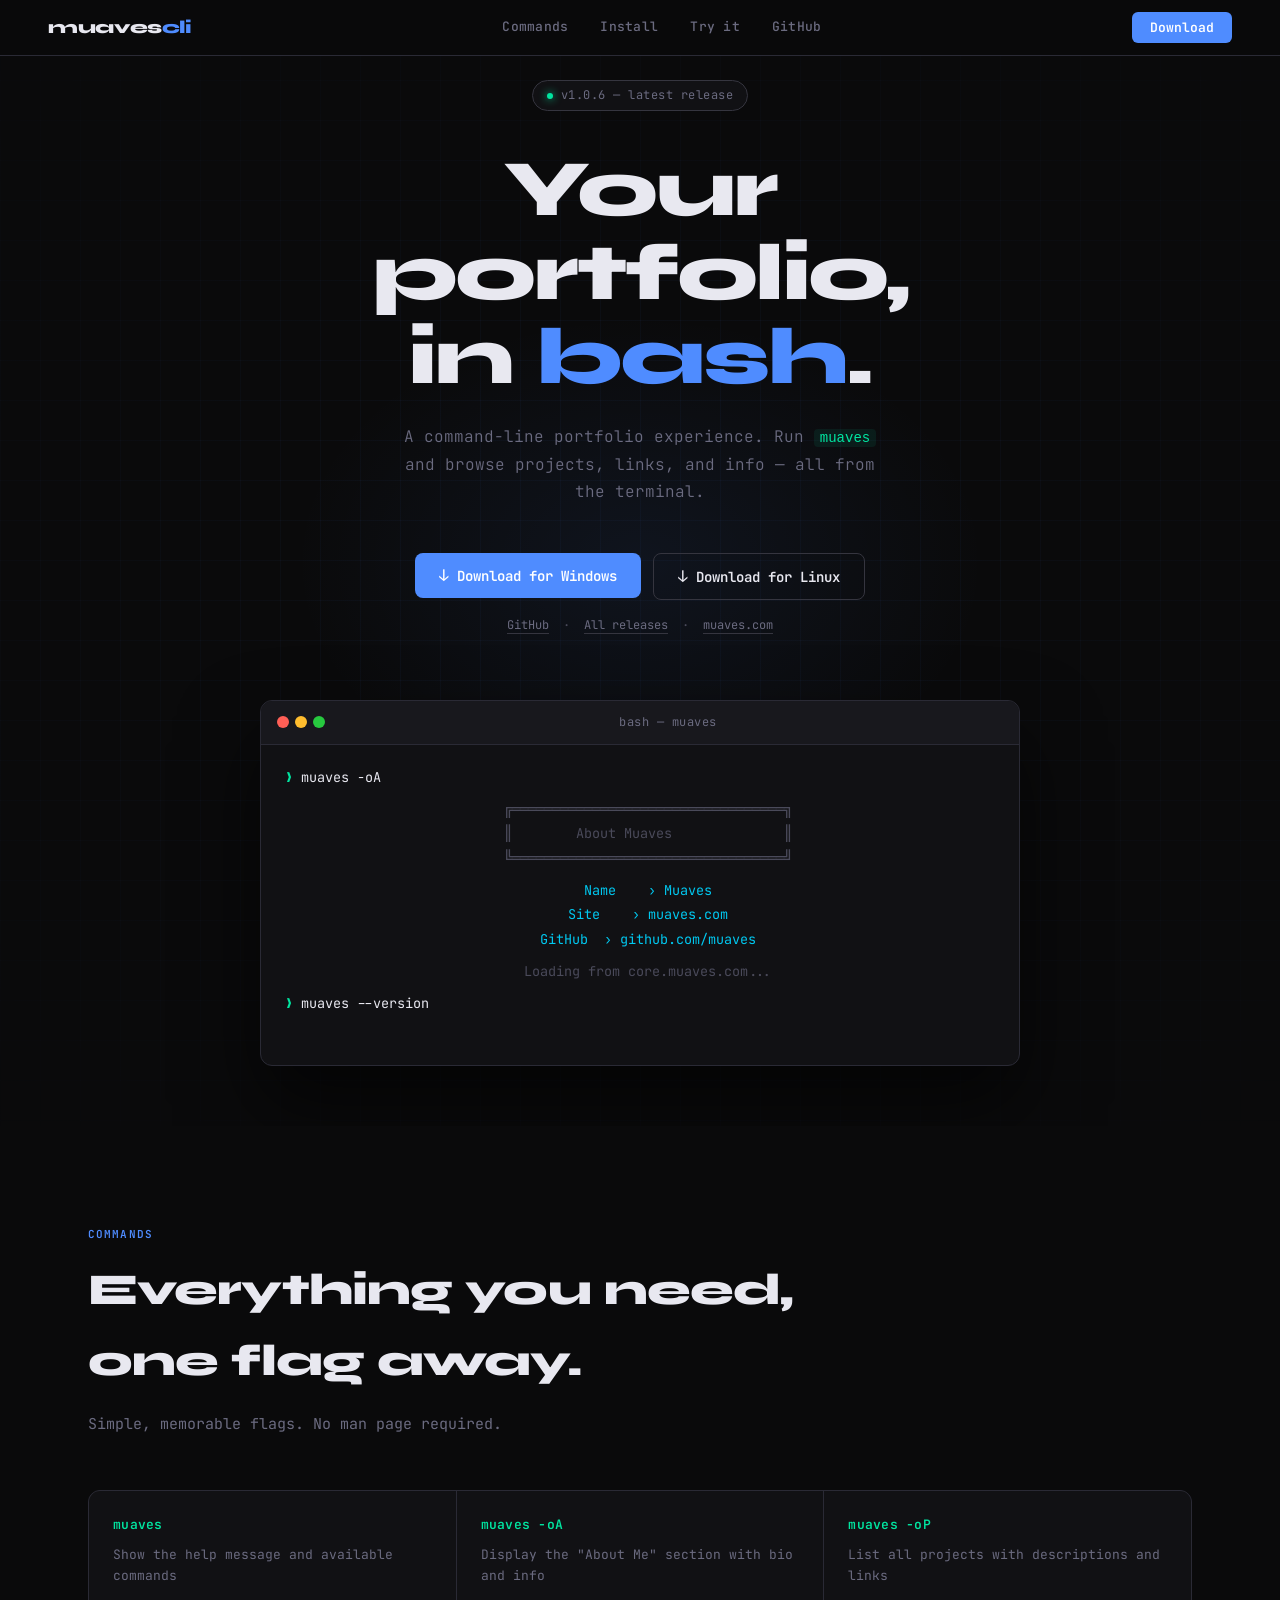
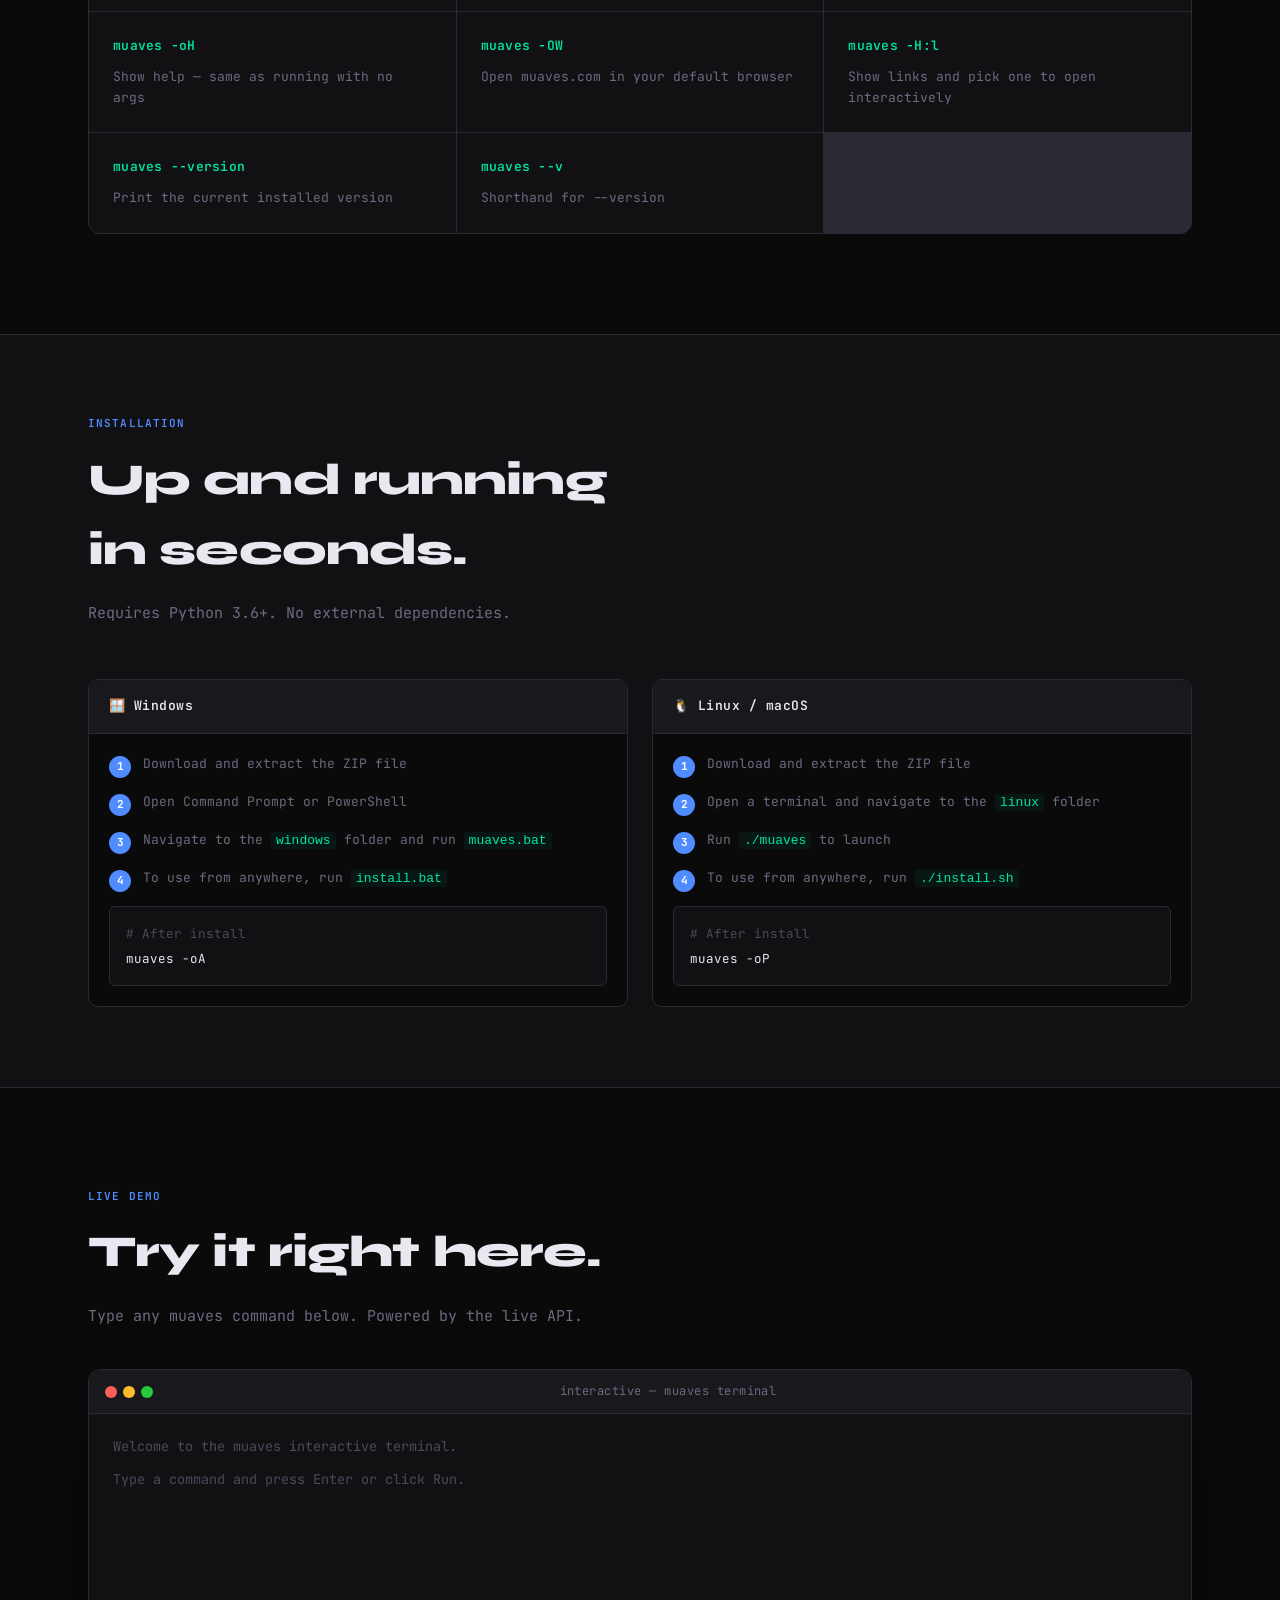
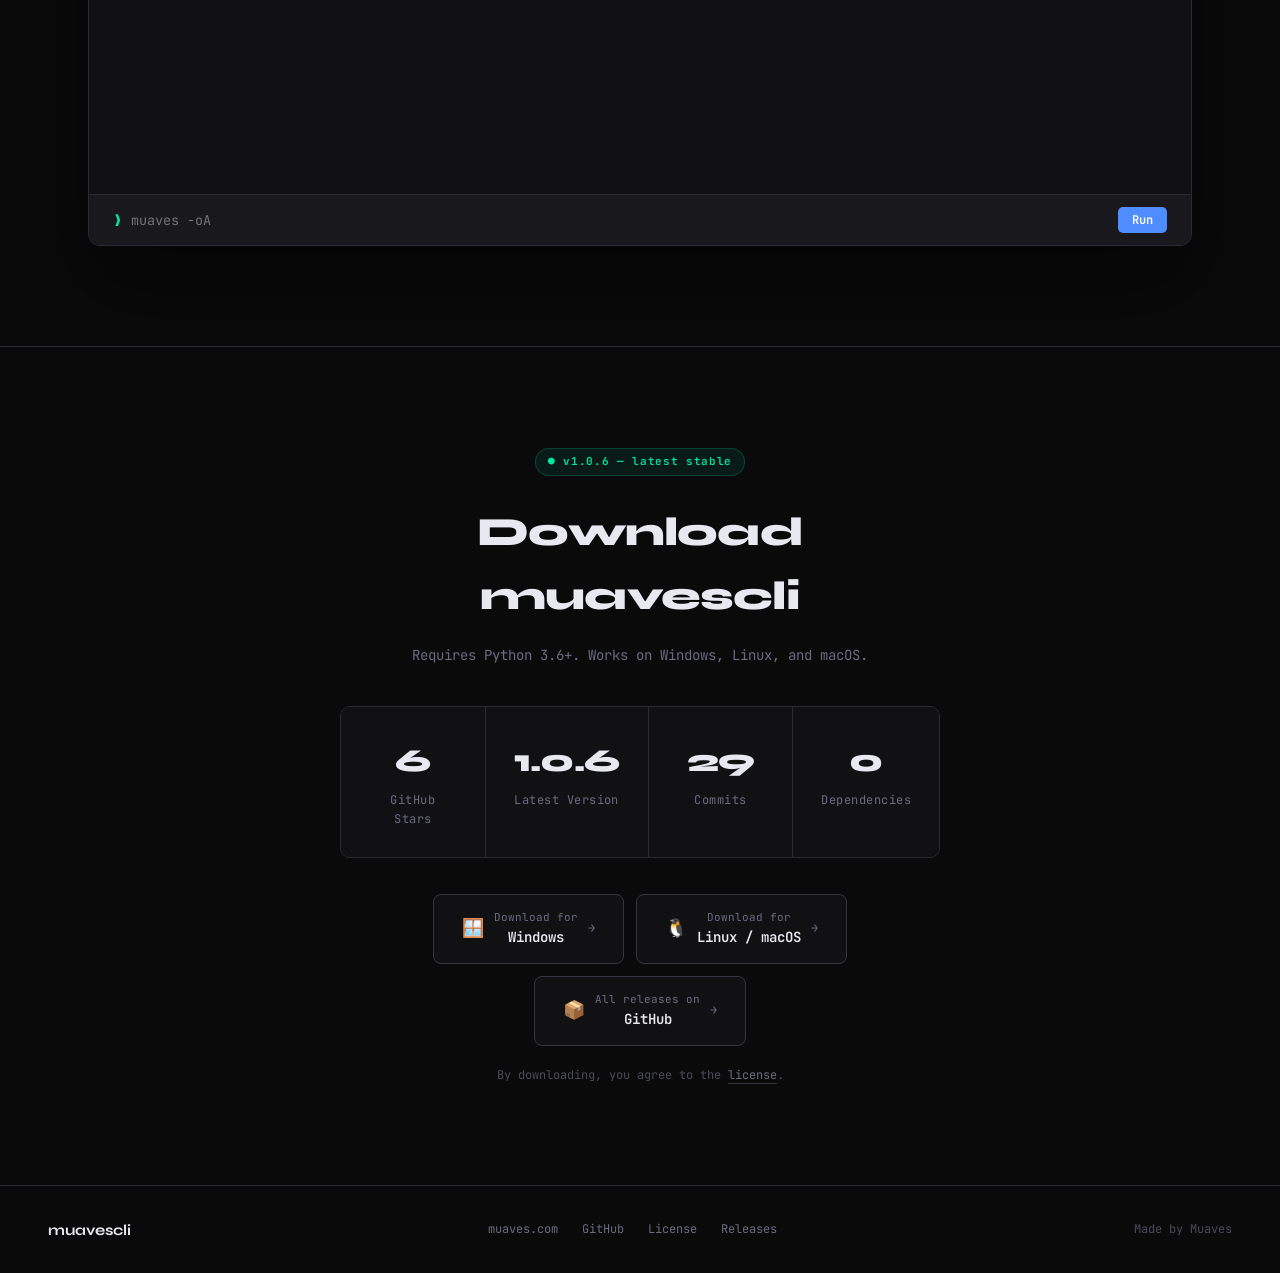
==== index.html @ 2ec6cb5f "Update index.html" ====
<!DOCTYPE html>
<html lang="en">
<head>
<meta charset="UTF-8">
<meta name="viewport" content="width=device-width, initial-scale=1.0">
<title>muaves — portfolio in bash</title>
<link rel="preconnect" href="https://fonts.googleapis.com">
<link rel="preconnect" href="https://fonts.gstatic.com" crossorigin>
<link href="https://fonts.googleapis.com/css2?family=JetBrains+Mono:wght@300;400;500;600;700&family=Syne:wght@400;500;600;700;800&display=swap" rel="stylesheet">
<style>
*,*::before,*::after{box-sizing:border-box;margin:0;padding:0}
:root{
  --bg:#0a0a0b;
  --bg2:#111114;
  --bg3:#18181d;
  --surface:#1e1e24;
  --border:#2a2a35;
  --border2:#35353f;
  --accent:#4f8cff;
  --accent2:#7c5cfc;
  --accent3:#00e5a0;
  --text:#e8e8f0;
  --muted:#6b6b80;
  --muted2:#4a4a5a;
  --green:#00e5a0;
  --yellow:#f0c040;
  --red:#ff5566;
  --cyan:#00c8f0;
}
html{scroll-behavior:smooth}
body{
  background:var(--bg);
  color:var(--text);
  font-family:'JetBrains Mono',monospace;
  overflow-x:hidden;
  line-height:1.6;
}
::selection{background:rgba(79,140,255,.3);color:var(--text)}
a{color:inherit;text-decoration:none}

nav{
  position:fixed;top:0;left:0;right:0;z-index:100;
  display:flex;align-items:center;justify-content:space-between;
  padding:0 48px;height:56px;
  background:rgba(10,10,11,.85);
  backdrop-filter:blur(20px);
  border-bottom:1px solid var(--border);
}
.nav-brand{
  font-family:'Syne',sans-serif;
  font-weight:800;font-size:18px;
  letter-spacing:-0.02em;
  color:var(--text);
}
.nav-brand span{color:var(--accent)}
.nav-links{display:flex;gap:32px;align-items:center}
.nav-links a{
  font-size:13px;font-weight:500;color:var(--muted);
  transition:color .2s;letter-spacing:.02em;
}
.nav-links a:hover{color:var(--text)}
.nav-dl{
  background:var(--accent);
  color:#fff;
  padding:7px 18px;
  border-radius:6px;
  font-size:13px;font-weight:600;
  transition:background .2s,transform .15s;
  cursor:pointer;border:none;
  font-family:'JetBrains Mono',monospace;
}
.nav-dl:hover{background:#3a76e8;transform:translateY(-1px)}

.hero{
  min-height:100vh;
  display:flex;flex-direction:column;
  align-items:center;justify-content:center;
  padding:80px 24px 60px;
  position:relative;
  overflow:hidden;
}
.hero-grid{
  position:absolute;inset:0;
  background-image:
    linear-gradient(rgba(79,140,255,.04) 1px,transparent 1px),
    linear-gradient(90deg,rgba(79,140,255,.04) 1px,transparent 1px);
  background-size:40px 40px;
  mask-image:radial-gradient(ellipse 80% 70% at 50% 50%,black 30%,transparent 100%);
}
.hero-glow{
  position:absolute;
  width:700px;height:500px;
  background:radial-gradient(ellipse,rgba(79,140,255,.08) 0%,transparent 70%);
  top:50%;left:50%;transform:translate(-50%,-50%);
  pointer-events:none;
}
.hero-content{position:relative;text-align:center;max-width:760px}
.hero-tag{
  display:inline-flex;align-items:center;gap:8px;
  border:1px solid var(--border2);
  background:var(--bg2);
  padding:5px 14px;border-radius:100px;
  font-size:12px;color:var(--muted);
  margin-bottom:36px;letter-spacing:.04em;
}
.hero-tag .dot{width:6px;height:6px;border-radius:50%;background:var(--green);box-shadow:0 0 8px var(--green)}
h1{
  font-family:'Syne',sans-serif;
  font-size:clamp(42px,7vw,80px);
  font-weight:800;line-height:1.05;
  letter-spacing:-0.03em;
  margin-bottom:24px;
}
h1 em{font-style:normal;color:var(--accent)}
.hero-sub{
  font-size:16px;color:var(--muted);
  max-width:480px;margin:0 auto 48px;
  line-height:1.7;font-weight:300;
}
.hero-sub code{
  color:var(--accent3);background:rgba(0,229,160,.08);
  padding:1px 6px;border-radius:4px;font-size:14px;
}
.btn-row{display:flex;gap:12px;justify-content:center;flex-wrap:wrap;margin-bottom:16px}
.btn-primary{
  display:flex;align-items:center;gap:8px;
  background:var(--accent);color:#fff;
  padding:12px 24px;border-radius:8px;
  font-size:14px;font-weight:600;
  transition:all .2s;cursor:pointer;border:none;
  font-family:'JetBrains Mono',monospace;
}
.btn-primary:hover{background:#3a76e8;transform:translateY(-2px);box-shadow:0 8px 24px rgba(79,140,255,.3)}
.btn-secondary{
  display:flex;align-items:center;gap:8px;
  background:transparent;color:var(--text);
  padding:12px 24px;border-radius:8px;
  font-size:14px;font-weight:600;
  border:1px solid var(--border2);
  transition:all .2s;cursor:pointer;
  font-family:'JetBrains Mono',monospace;
}
.btn-secondary:hover{border-color:var(--accent);color:var(--accent);transform:translateY(-2px)}
.btn-icon{font-size:16px}
.hero-note{font-size:12px;color:var(--muted2);margin-top:4px}
.hero-note a{color:var(--muted);border-bottom:1px solid var(--border2);transition:color .2s}
.hero-note a:hover{color:var(--accent)}

.terminal-wrap{
  position:relative;margin-top:64px;
  width:100%;max-width:860px;
}
.terminal-window{
  background:var(--bg2);
  border:1px solid var(--border);
  border-radius:12px;
  overflow:hidden;
  box-shadow:0 40px 80px rgba(0,0,0,.6);
}
.terminal-bar{
  background:var(--bg3);
  padding:12px 16px;
  display:flex;align-items:center;gap:8px;
  border-bottom:1px solid var(--border);
}
.tbar-dots{display:flex;gap:6px}
.tbar-dot{
  width:12px;height:12px;border-radius:50%;
  cursor:pointer;transition:opacity .2s;
}
.tbar-dot:hover{opacity:.7}
.tbar-dot.red{background:#ff5f56}
.tbar-dot.yellow{background:#ffbd2e}
.tbar-dot.green{background:#27c93f}
.tbar-title{
  flex:1;text-align:center;
  font-size:12px;color:var(--muted);letter-spacing:.04em;
}
.terminal-body{
  padding:20px 24px;
  min-height:320px;
  font-size:13.5px;line-height:1.8;
  font-family:'JetBrains Mono',monospace;
  position:relative;
}
.t-line{display:flex;gap:8px;flex-wrap:wrap}
.t-prompt{color:var(--accent3);user-select:none}
.t-path{color:var(--accent);user-select:none}
.t-cmd{color:var(--text)}
.t-output{color:var(--muted);padding-left:0;white-space:pre-wrap}
.t-green{color:var(--green)}
.t-yellow{color:var(--yellow)}
.t-cyan{color:var(--cyan)}
.t-accent{color:var(--accent)}
.t-muted{color:var(--muted2)}
.t-blank{height:8px}
.cursor{
  display:inline-block;width:8px;height:16px;
  background:var(--text);
  animation:blink 1.1s step-end infinite;
  vertical-align:middle;margin-left:2px;
}
@keyframes blink{50%{opacity:0}}

.interactive-terminal{
  background:var(--bg2);
  border:1px solid var(--border);
  border-radius:12px;
  overflow:hidden;
  box-shadow:0 40px 80px rgba(0,0,0,.5);
}
.interactive-terminal .terminal-body{min-height:380px;max-height:440px;overflow-y:auto}
.t-input-row{
  display:flex;align-items:center;gap:8px;
  padding:12px 24px;
  border-top:1px solid var(--border);
  background:var(--bg3);
}
.t-input{
  flex:1;background:transparent;border:none;outline:none;
  color:var(--text);font-family:'JetBrains Mono',monospace;
  font-size:13.5px;caret-color:var(--accent3);
}
.t-submit{
  background:var(--accent);color:#fff;border:none;
  padding:5px 14px;border-radius:5px;
  font-family:'JetBrains Mono',monospace;
  font-size:12px;font-weight:600;cursor:pointer;
  transition:background .2s;
}
.t-submit:hover{background:#3a76e8}

section{padding:100px 48px;max-width:1200px;margin:0 auto}
.section-label{
  font-size:11px;letter-spacing:.1em;color:var(--accent);
  text-transform:uppercase;margin-bottom:12px;font-weight:600;
}
.section-title{
  font-family:'Syne',sans-serif;
  font-size:clamp(28px,4vw,44px);
  font-weight:800;letter-spacing:-0.02em;
  margin-bottom:16px;
}
.section-sub{font-size:15px;color:var(--muted);max-width:500px;line-height:1.7}

.commands-grid{
  display:grid;grid-template-columns:repeat(auto-fill,minmax(280px,1fr));
  gap:1px;background:var(--border);
  border:1px solid var(--border);border-radius:12px;overflow:hidden;
  margin-top:52px;
}
.cmd-card{
  background:var(--bg2);
  padding:24px;
  transition:background .2s;
}
.cmd-card:hover{background:var(--bg3)}
.cmd-code{
  font-size:13px;font-weight:600;color:var(--accent3);
  margin-bottom:10px;letter-spacing:.02em;
}
.cmd-desc{font-size:13px;color:var(--muted);line-height:1.6}

.install-section{background:var(--bg2);border-top:1px solid var(--border);border-bottom:1px solid var(--border)}
.install-section section{padding:80px 48px}
.install-grid{
  display:grid;grid-template-columns:1fr 1fr;gap:24px;
  margin-top:52px;
}
.install-card{
  background:var(--bg);
  border:1px solid var(--border);
  border-radius:10px;overflow:hidden;
}
.install-card-header{
  padding:16px 20px;
  background:var(--bg3);
  border-bottom:1px solid var(--border);
  font-size:13px;font-weight:600;letter-spacing:.04em;
  display:flex;align-items:center;gap:8px;
}
.install-card-body{padding:20px}
.code-block{
  background:var(--bg2);
  border:1px solid var(--border);
  border-radius:6px;padding:14px 16px;
  font-size:12.5px;color:var(--muted);
  line-height:2;
  white-space:pre;overflow-x:auto;
}
.code-block .cmd{color:var(--text)}
.code-block .comment{color:var(--muted2)}
.code-block .path{color:var(--accent)}
.install-step{
  display:flex;gap:12px;margin-bottom:14px;align-items:flex-start;
}
.step-num{
  width:22px;height:22px;min-width:22px;
  border-radius:50%;background:var(--accent);
  color:#fff;font-size:11px;font-weight:700;
  display:flex;align-items:center;justify-content:center;
  margin-top:2px;
}
.step-text{font-size:13px;color:var(--muted);line-height:1.6}
.step-text code{color:var(--accent3);background:rgba(0,229,160,.06);padding:1px 5px;border-radius:3px}

.dl-section{
  text-align:center;
  padding:100px 48px;
  background:var(--bg);
  border-top:1px solid var(--border);
}
.dl-inner{max-width:600px;margin:0 auto}
.version-badge{
  display:inline-flex;align-items:center;gap:6px;
  background:rgba(0,229,160,.08);border:1px solid rgba(0,229,160,.2);
  color:var(--green);padding:4px 12px;border-radius:100px;
  font-size:11px;font-weight:600;letter-spacing:.06em;margin-bottom:24px;
}
.dl-btns{display:flex;gap:12px;justify-content:center;flex-wrap:wrap;margin-top:36px}
.dl-btn{
  display:flex;align-items:center;gap:10px;
  border:1px solid var(--border2);
  background:var(--bg2);
  padding:14px 28px;border-radius:8px;
  font-size:14px;font-weight:600;
  transition:all .2s;cursor:pointer;
  font-family:'JetBrains Mono',monospace;
  color:var(--text);
}
.dl-btn:hover{border-color:var(--accent);background:rgba(79,140,255,.08);transform:translateY(-2px)}
.dl-btn .os-icon{font-size:18px}
.dl-btn .arrow{color:var(--muted);font-size:12px;transition:transform .2s}
.dl-btn:hover .arrow{transform:translateX(3px)}

.stats-row{
  display:flex;gap:0;justify-content:center;
  border:1px solid var(--border);border-radius:10px;overflow:hidden;
  margin-top:52px;
}
.stat{
  flex:1;padding:28px;text-align:center;
  border-right:1px solid var(--border);
  background:var(--bg2);
}
.stat:last-child{border-right:none}
.stat-num{
  font-family:'Syne',sans-serif;
  font-size:32px;font-weight:800;
  color:var(--text);letter-spacing:-0.02em;
}
.stat-label{font-size:12px;color:var(--muted);margin-top:4px;letter-spacing:.04em}

footer{
  border-top:1px solid var(--border);
  padding:32px 48px;
  display:flex;align-items:center;justify-content:space-between;
  font-size:12px;color:var(--muted);
}
.footer-brand{font-family:'Syne',sans-serif;font-weight:700;font-size:15px;color:var(--text)}
.footer-links{display:flex;gap:24px}
.footer-links a{color:var(--muted);transition:color .2s}
.footer-links a:hover{color:var(--text)}

.scroll-fade{opacity:0;transform:translateY(20px);transition:opacity .6s,transform .6s}
.scroll-fade.visible{opacity:1;transform:none}

@media(max-width:768px){
  nav{padding:0 20px}
  .nav-links{display:none}
  section{padding:60px 20px}
  .install-grid{grid-template-columns:1fr}
  .stats-row{flex-direction:column}
  .stat{border-right:none;border-bottom:1px solid var(--border)}
  .stat:last-child{border-bottom:none}
  footer{flex-direction:column;gap:16px;padding:24px 20px;text-align:center}
  .footer-links{justify-content:center}
  .dl-section{padding:60px 20px}
}
</style>
</head>
<body>

<nav>
  <div class="nav-brand">muaves<span>cli</span></div>
  <div class="nav-links">
    <a href="#commands">Commands</a>
    <a href="#install">Install</a>
    <a href="#try">Try it</a>
    <a href="https://github.com/Muaves/muavescli" target="_blank">GitHub</a>
  </div>
  <a href="https://github.com/Muaves/muavescli/releases/tag/v1.0.6" target="_blank">
    <button class="nav-dl">Download</button>
  </a>
</nav>

<div class="hero">
  <div class="hero-grid"></div>
  <div class="hero-glow"></div>
  <div class="hero-content">
    <div class="hero-tag">
      <span class="dot"></span>
      v1.0.6 — latest release
    </div>
    <h1>Your portfolio,<br>in <em>bash</em>.</h1>
    <p class="hero-sub">
      A command-line portfolio experience. Run <code>muaves</code> and browse projects, links, and info — all from the terminal.
    </p>
    <div class="btn-row">
      <a href="https://github.com/Muaves/muavescli/releases/download/v1.0.6/muaves-portfolio-v1.0.6.zip" download>
        <button class="btn-primary">
          <span class="btn-icon">↓</span> Download for Windows
        </button>
      </a>
      <a href="https://github.com/Muaves/muavescli/releases/download/v1.0.6/muaves-portfolio-v1.0.6.zip" download>
        <button class="btn-secondary">
          <span class="btn-icon">↓</span> Download for Linux
        </button>
      </a>
    </div>
    <p class="hero-note">
      <a href="https://github.com/Muaves/muavescli" target="_blank">GitHub</a> &nbsp;·&nbsp;
      <a href="https://github.com/Muaves/muavescli/releases" target="_blank">All releases</a> &nbsp;·&nbsp;
      <a href="https://muaves.com" target="_blank">muaves.com</a>
    </p>

    <div class="terminal-wrap">
      <div class="terminal-window">
        <div class="terminal-bar">
          <div class="tbar-dots">
            <div class="tbar-dot red"></div>
            <div class="tbar-dot yellow"></div>
            <div class="tbar-dot green"></div>
          </div>
          <div class="tbar-title">bash — muaves</div>
        </div>
        <div class="terminal-body" id="hero-terminal"></div>
      </div>
    </div>
  </div>
</div>

<div id="commands">
  <section class="scroll-fade">
    <div class="section-label">commands</div>
    <div class="section-title">Everything you need,<br>one flag away.</div>
    <p class="section-sub">Simple, memorable flags. No man page required.</p>
    <div class="commands-grid">
      <div class="cmd-card">
        <div class="cmd-code">muaves</div>
        <div class="cmd-desc">Show the help message and available commands</div>
      </div>
      <div class="cmd-card">
        <div class="cmd-code">muaves -oA</div>
        <div class="cmd-desc">Display the "About Me" section with bio and info</div>
      </div>
      <div class="cmd-card">
        <div class="cmd-code">muaves -oP</div>
        <div class="cmd-desc">List all projects with descriptions and links</div>
      </div>
      <div class="cmd-card">
        <div class="cmd-code">muaves -oH</div>
        <div class="cmd-desc">Show help — same as running with no args</div>
      </div>
      <div class="cmd-card">
        <div class="cmd-code">muaves -OW</div>
        <div class="cmd-desc">Open muaves.com in your default browser</div>
      </div>
      <div class="cmd-card">
        <div class="cmd-code">muaves -H:l</div>
        <div class="cmd-desc">Show links and pick one to open interactively</div>
      </div>
      <div class="cmd-card">
        <div class="cmd-code">muaves --version</div>
        <div class="cmd-desc">Print the current installed version</div>
      </div>
      <div class="cmd-card">
        <div class="cmd-code">muaves --v</div>
        <div class="cmd-desc">Shorthand for --version</div>
      </div>
    </div>
  </section>
</div>

<div class="install-section" id="install">
  <section class="scroll-fade">
    <div class="section-label">installation</div>
    <div class="section-title">Up and running<br>in seconds.</div>
    <p class="section-sub">Requires Python 3.6+. No external dependencies.</p>
    <div class="install-grid">
      <div class="install-card">
        <div class="install-card-header">
          <span>🪟</span> Windows
        </div>
        <div class="install-card-body">
          <div class="install-step">
            <div class="step-num">1</div>
            <div class="step-text">Download and extract the ZIP file</div>
          </div>
          <div class="install-step">
            <div class="step-num">2</div>
            <div class="step-text">Open Command Prompt or PowerShell</div>
          </div>
          <div class="install-step">
            <div class="step-num">3</div>
            <div class="step-text">Navigate to the <code>windows</code> folder and run <code>muaves.bat</code></div>
          </div>
          <div class="install-step">
            <div class="step-num">4</div>
            <div class="step-text">To use from anywhere, run <code>install.bat</code></div>
          </div>
          <div class="code-block"><span class="comment"># After install</span>
<span class="cmd">muaves -oA</span></div>
        </div>
      </div>
      <div class="install-card">
        <div class="install-card-header">
          <span>🐧</span> Linux / macOS
        </div>
        <div class="install-card-body">
          <div class="install-step">
            <div class="step-num">1</div>
            <div class="step-text">Download and extract the ZIP file</div>
          </div>
          <div class="install-step">
            <div class="step-num">2</div>
            <div class="step-text">Open a terminal and navigate to the <code>linux</code> folder</div>
          </div>
          <div class="install-step">
            <div class="step-num">3</div>
            <div class="step-text">Run <code>./muaves</code> to launch</div>
          </div>
          <div class="install-step">
            <div class="step-num">4</div>
            <div class="step-text">To use from anywhere, run <code>./install.sh</code></div>
          </div>
          <div class="code-block"><span class="comment"># After install</span>
<span class="cmd">muaves -oP</span></div>
        </div>
      </div>
    </div>
  </section>
</div>

<div id="try">
  <section class="scroll-fade">
    <div class="section-label">live demo</div>
    <div class="section-title">Try it right here.</div>
    <p class="section-sub">Type any muaves command below. Powered by the live API.</p>
    <div style="margin-top:40px">
      <div class="interactive-terminal">
        <div class="terminal-bar">
          <div class="tbar-dots">
            <div class="tbar-dot red"></div>
            <div class="tbar-dot yellow"></div>
            <div class="tbar-dot green"></div>
          </div>
          <div class="tbar-title">interactive — muaves terminal</div>
        </div>
        <div class="terminal-body" id="live-output">
          <div class="t-output t-muted" style="margin-bottom:8px">Welcome to the muaves interactive terminal.</div>
          <div class="t-output t-muted">Type a command and press Enter or click Run.</div>
          <div class="t-blank"></div>
        </div>
        <div class="t-input-row">
          <span class="t-prompt t-green">❯</span>
          <input class="t-input" id="t-input" type="text" placeholder="muaves -oA" autocomplete="off" spellcheck="false">
          <button class="t-submit" onclick="runCmd()">Run</button>
        </div>
      </div>
    </div>
  </section>
</div>

<div class="dl-section scroll-fade" id="download">
  <div class="dl-inner">
    <div class="version-badge">● v1.0.6 — latest stable</div>
    <div class="section-title" style="font-family:'Syne',sans-serif;font-size:clamp(24px,4vw,40px);font-weight:800;letter-spacing:-0.02em">Download muavescli</div>
    <p style="color:var(--muted);font-size:14px;margin-top:12px">Requires Python 3.6+. Works on Windows, Linux, and macOS.</p>

    <div class="stats-row" style="margin-top:40px">
      <div class="stat">
        <div class="stat-num" id="stat-stars">6</div>
        <div class="stat-label">GitHub Stars</div>
      </div>
      <div class="stat">
        <div class="stat-num">1.0.6</div>
        <div class="stat-label">Latest Version</div>
      </div>
      <div class="stat">
        <div class="stat-num">29</div>
        <div class="stat-label">Commits</div>
      </div>
      <div class="stat">
        <div class="stat-num">0</div>
        <div class="stat-label">Dependencies</div>
      </div>
    </div>

    <div class="dl-btns">
      <a href="https://github.com/Muaves/muavescli/releases/download/v1.0.6/muaves-portfolio-v1.0.6.zip" download>
        <div class="dl-btn">
          <span class="os-icon">🪟</span>
          <div>
            <div style="font-size:11px;color:var(--muted);font-weight:400">Download for</div>
            <div>Windows</div>
          </div>
          <span class="arrow">→</span>
        </div>
      </a>
      <a href="https://github.com/Muaves/muavescli/releases/download/v1.0.6/muaves-portfolio-v1.0.6.zip" download>
        <div class="dl-btn">
          <span class="os-icon">🐧</span>
          <div>
            <div style="font-size:11px;color:var(--muted);font-weight:400">Download for</div>
            <div>Linux / macOS</div>
          </div>
          <span class="arrow">→</span>
        </div>
      </a>
      <a href="https://github.com/Muaves/muavescli/releases" target="_blank">
        <div class="dl-btn">
          <span class="os-icon">📦</span>
          <div>
            <div style="font-size:11px;color:var(--muted);font-weight:400">All releases on</div>
            <div>GitHub</div>
          </div>
          <span class="arrow">→</span>
        </div>
      </a>
    </div>
    <p style="font-size:12px;color:var(--muted2);margin-top:20px">
      By downloading, you agree to the <a href="https://github.com/Muaves/muavescli/blob/main/LICENSE" target="_blank" style="color:var(--muted);border-bottom:1px solid var(--border2)">license</a>.
    </p>
  </div>
</div>

<footer>
  <div class="footer-brand">muavescli</div>
  <div class="footer-links">
    <a href="https://muaves.com" target="_blank">muaves.com</a>
    <a href="https://github.com/Muaves" target="_blank">GitHub</a>
    <a href="https://github.com/Muaves/muavescli/blob/main/LICENSE" target="_blank">License</a>
    <a href="https://github.com/Muaves/muavescli/releases" target="_blank">Releases</a>
  </div>
  <div style="color:var(--muted2)">Made by Muaves</div>
</footer>

<script>
const heroLines = [
  {type:'prompt',text:'muaves -oA'},
  {type:'blank'},
  {type:'output',text:'  ╔══════════════════════════════════╗',cls:'t-muted'},
  {type:'output',text:'  ║        About Muaves              ║',cls:'t-muted'},
  {type:'output',text:'  ╚══════════════════════════════════╝',cls:'t-muted'},
  {type:'blank'},
  {type:'output',text:'  Name    › Muaves',cls:'t-cyan'},
  {type:'output',text:'  Site    › muaves.com',cls:'t-cyan'},
  {type:'output',text:'  GitHub  › github.com/muaves',cls:'t-cyan'},
  {type:'blank'},
  {type:'output',text:'  Loading from core.muaves.com...',cls:'t-muted'},
  {type:'blank'},
  {type:'prompt',text:'muaves --version'},
  {type:'blank'},
  {type:'output',text:'  muavescli v1.0.6',cls:'t-green'},
  {type:'blank'},
  {type:'cursor'},
];

async function typeHeroTerminal(){
  const el=document.getElementById('hero-terminal');
  for(const l of heroLines){
    await new Promise(r=>setTimeout(r,l.type==='prompt'?120:l.type==='blank'?60:40));
    if(l.type==='blank'){const d=document.createElement('div');d.className='t-blank';el.appendChild(d)}
    else if(l.type==='cursor'){const d=document.createElement('div');d.innerHTML='<span class="t-line"><span class="t-prompt t-green">❯</span> <span class="cursor"></span></span>';el.appendChild(d)}
    else if(l.type==='prompt'){
      const d=document.createElement('div');
      d.className='t-line';
      d.innerHTML=`<span class="t-prompt t-green">❯</span> `;
      el.appendChild(d);
      const span=document.createElement('span');
      span.className='t-cmd';
      d.appendChild(span);
      for(const ch of l.text){
        await new Promise(r=>setTimeout(r,38));
        span.textContent+=ch;
      }
    } else {
      const d=document.createElement('div');
      d.className='t-output '+(l.cls||'');
      d.textContent=l.text;
      el.appendChild(d);
    }
  }
}
typeHeroTerminal();

const API='https://core.muaves.com/api';
const cmdMap={
  'muaves':'help',
  'muaves -oh':'help',
  'muaves -oa':'about',
  'muaves -op':'projects',
  'muaves -ow':'',
  'muaves -h:l':'links',
  'muaves --version':'stats',
  'muaves --v':'stats',
};

function addLine(container,html,cls=''){
  const d=document.createElement('div');
  d.className='t-output '+(cls);
  d.innerHTML=html;
  container.appendChild(d);
  container.scrollTop=container.scrollHeight;
}
function addBlank(container){
  const d=document.createElement('div');d.className='t-blank';
  container.appendChild(d);container.scrollTop=container.scrollHeight;
}

async function runCmd(){
  const input=document.getElementById('t-input');
  const out=document.getElementById('live-output');
  const raw=input.value.trim();
  if(!raw)return;
  const key=raw.toLowerCase();
  input.value='';

  const promptDiv=document.createElement('div');
  promptDiv.className='t-line';
  promptDiv.innerHTML=`<span class="t-prompt t-green">❯</span> <span class="t-cmd">${raw}</span>`;
  out.appendChild(promptDiv);
  addBlank(out);

  if(key==='muaves -ow'){
    addLine(out,'  Opening muaves.com in your browser...','t-muted');
    window.open('https://muaves.com','_blank');
    addBlank(out);
    return;
  }

  const endpoint=cmdMap[key];
  if(endpoint===undefined){
    addLine(out,`  Unknown command: <span class="t-yellow">${raw}</span>`,'');
    addLine(out,'  Try: muaves, muaves -oA, muaves -oP, muaves -H:l, muaves --version','t-muted');
    addBlank(out);
    return;
  }

  addLine(out,'  Fetching from core.muaves.com...','t-muted');

  try{
    const url=endpoint?`${API}/${endpoint}`:API;
    const res=await fetch(url);
    if(!res.ok)throw new Error('HTTP '+res.status);
    const data=await res.json();
    out.lastChild.remove();
    addBlank(out);
    renderData(out,endpoint,data);
  } catch(e){
    out.lastChild.remove();
    addBlank(out);
    renderFallback(out,endpoint,raw);
  }
}

function renderData(out,endpoint,data){
  if(endpoint==='about'||endpoint==='help'||endpoint==='stats'||endpoint==='links'||endpoint==='projects'){
    const lines=formatData(endpoint,data);
    for(const l of lines)addLine(out,l.text,l.cls||'');
    addBlank(out);
  } else {
    addLine(out,JSON.stringify(data,null,2),'t-muted');
    addBlank(out);
  }
}

function formatData(endpoint,data){
  const lines=[];
  if(endpoint==='about'){
    lines.push({text:'  ╔══════════════════════════════════╗',cls:'t-muted'});
    lines.push({text:'  ║         About Me                 ║',cls:'t-muted'});
    lines.push({text:'  ╚══════════════════════════════════╝',cls:'t-muted'});
    lines.push({text:''});
    const d=data;
    if(d.name)lines.push({text:`  <span class="t-accent">Name</span>    › ${d.name}`,cls:''});
    if(d.bio||d.description)lines.push({text:`  <span class="t-accent">Bio</span>     › ${d.bio||d.description}`,cls:''});
    if(d.website||d.site)lines.push({text:`  <span class="t-accent">Site</span>    › ${d.website||d.site}`,cls:'t-cyan'});
    if(d.github)lines.push({text:`  <span class="t-accent">GitHub</span>  › ${d.github}`,cls:'t-cyan'});
    Object.keys(d).forEach(k=>{
      if(!['name','bio','description','website','site','github'].includes(k)&&typeof d[k]==='string'){
        lines.push({text:`  <span class="t-accent">${k}</span>  › ${d[k]}`,cls:''});
      }
    });
  } else if(endpoint==='projects'){
    lines.push({text:'  Projects',cls:'t-cyan'});
    lines.push({text:''});
    const arr=Array.isArray(data)?data:(data.projects||[data]);
    arr.forEach((p,i)=>{
      lines.push({text:`  ${i+1}. <span class="t-green">${p.name||p.title||'Project'}</span>`,cls:''});
      if(p.description||p.desc)lines.push({text:`     ${p.description||p.desc}`,cls:'t-muted'});
      if(p.url||p.link)lines.push({text:`     <span class="t-cyan">${p.url||p.link}</span>`,cls:''});
      lines.push({text:''});
    });
  } else if(endpoint==='links'){
    lines.push({text:'  Links',cls:'t-cyan'});
    lines.push({text:''});
    const arr=Array.isArray(data)?data:(data.links||[]);
    arr.forEach((l,i)=>{
      const name=l.name||l.label||l.title||Object.keys(l)[0];
      const url=l.url||l.href||l.link||Object.values(l)[0];
      lines.push({text:`  ${i+1}. <span class="t-accent">${name}</span>  <span class="t-muted">→</span> <span class="t-cyan">${url}</span>`,cls:''});
    });
  } else if(endpoint==='stats'||endpoint==='help'){
    const keys=Object.keys(data);
    keys.forEach(k=>{
      const v=data[k];
      lines.push({text:`  <span class="t-accent">${k}</span>  › ${typeof v==='object'?JSON.stringify(v):v}`,cls:''});
    });
  }
  return lines;
}

function renderFallback(out,endpoint,raw){
  const fallbacks={
    'help':[
      {text:'  muavescli — portfolio in bash',cls:'t-green'},
      {text:''},
      {text:'  Usage: muaves [command]',cls:'t-muted'},
      {text:''},
      {text:'  <span class="t-accent">muaves</span>           Show this help',cls:''},
      {text:'  <span class="t-accent">muaves -oA</span>       About Me',cls:''},
      {text:'  <span class="t-accent">muaves -oP</span>       Projects',cls:''},
      {text:'  <span class="t-accent">muaves -oH</span>       Help',cls:''},
      {text:'  <span class="t-accent">muaves -OW</span>       Open website',cls:''},
      {text:'  <span class="t-accent">muaves -H:l</span>      Links',cls:''},
      {text:'  <span class="t-accent">muaves --version</span> Version',cls:''},
    ],
    'about':[
      {text:'  ╔══════════════════════════════════╗',cls:'t-muted'},
      {text:'  ║         About Muaves             ║',cls:'t-muted'},
      {text:'  ╚══════════════════════════════════╝',cls:'t-muted'},
      {text:''},
      {text:'  <span class="t-accent">Name</span>    › Muaves',cls:''},
      {text:'  <span class="t-accent">Site</span>    › muaves.com',cls:'t-cyan'},
      {text:'  <span class="t-accent">GitHub</span>  › github.com/muaves',cls:'t-cyan'},
    ],
    'projects':[
      {text:'  Projects — muaves',cls:'t-cyan'},
      {text:''},
      {text:'  1. <span class="t-green">muavescli</span>',cls:''},
      {text:'     My portfolio but its in bash!',cls:'t-muted'},
      {text:'     <span class="t-cyan">github.com/Muaves/muavescli</span>',cls:''},
    ],
    'links':[
      {text:'  Links — muaves',cls:'t-cyan'},
      {text:''},
      {text:'  1. <span class="t-accent">Website</span>  → <span class="t-cyan">muaves.com</span>',cls:''},
      {text:'  2. <span class="t-accent">GitHub</span>   → <span class="t-cyan">github.com/muaves</span>',cls:''},
    ],
    'stats':[
      {text:'  muavescli <span class="t-green">v1.0.6</span>',cls:''},
      {text:'  Made by Muaves',cls:'t-muted'},
    ],
  };
  const lines=fallbacks[endpoint]||fallbacks['help'];
  for(const l of lines)addLine(out,l.text,l.cls||'');
  addBlank(out);
}

document.getElementById('t-input').addEventListener('keydown',e=>{if(e.key==='Enter')runCmd()});

const fades=document.querySelectorAll('.scroll-fade');
const obs=new IntersectionObserver(entries=>{
  entries.forEach(e=>{if(e.isIntersecting)e.target.classList.add('visible')});
},{threshold:0.1});
fades.forEach(el=>obs.observe(el));
</script>
</body>
</html>
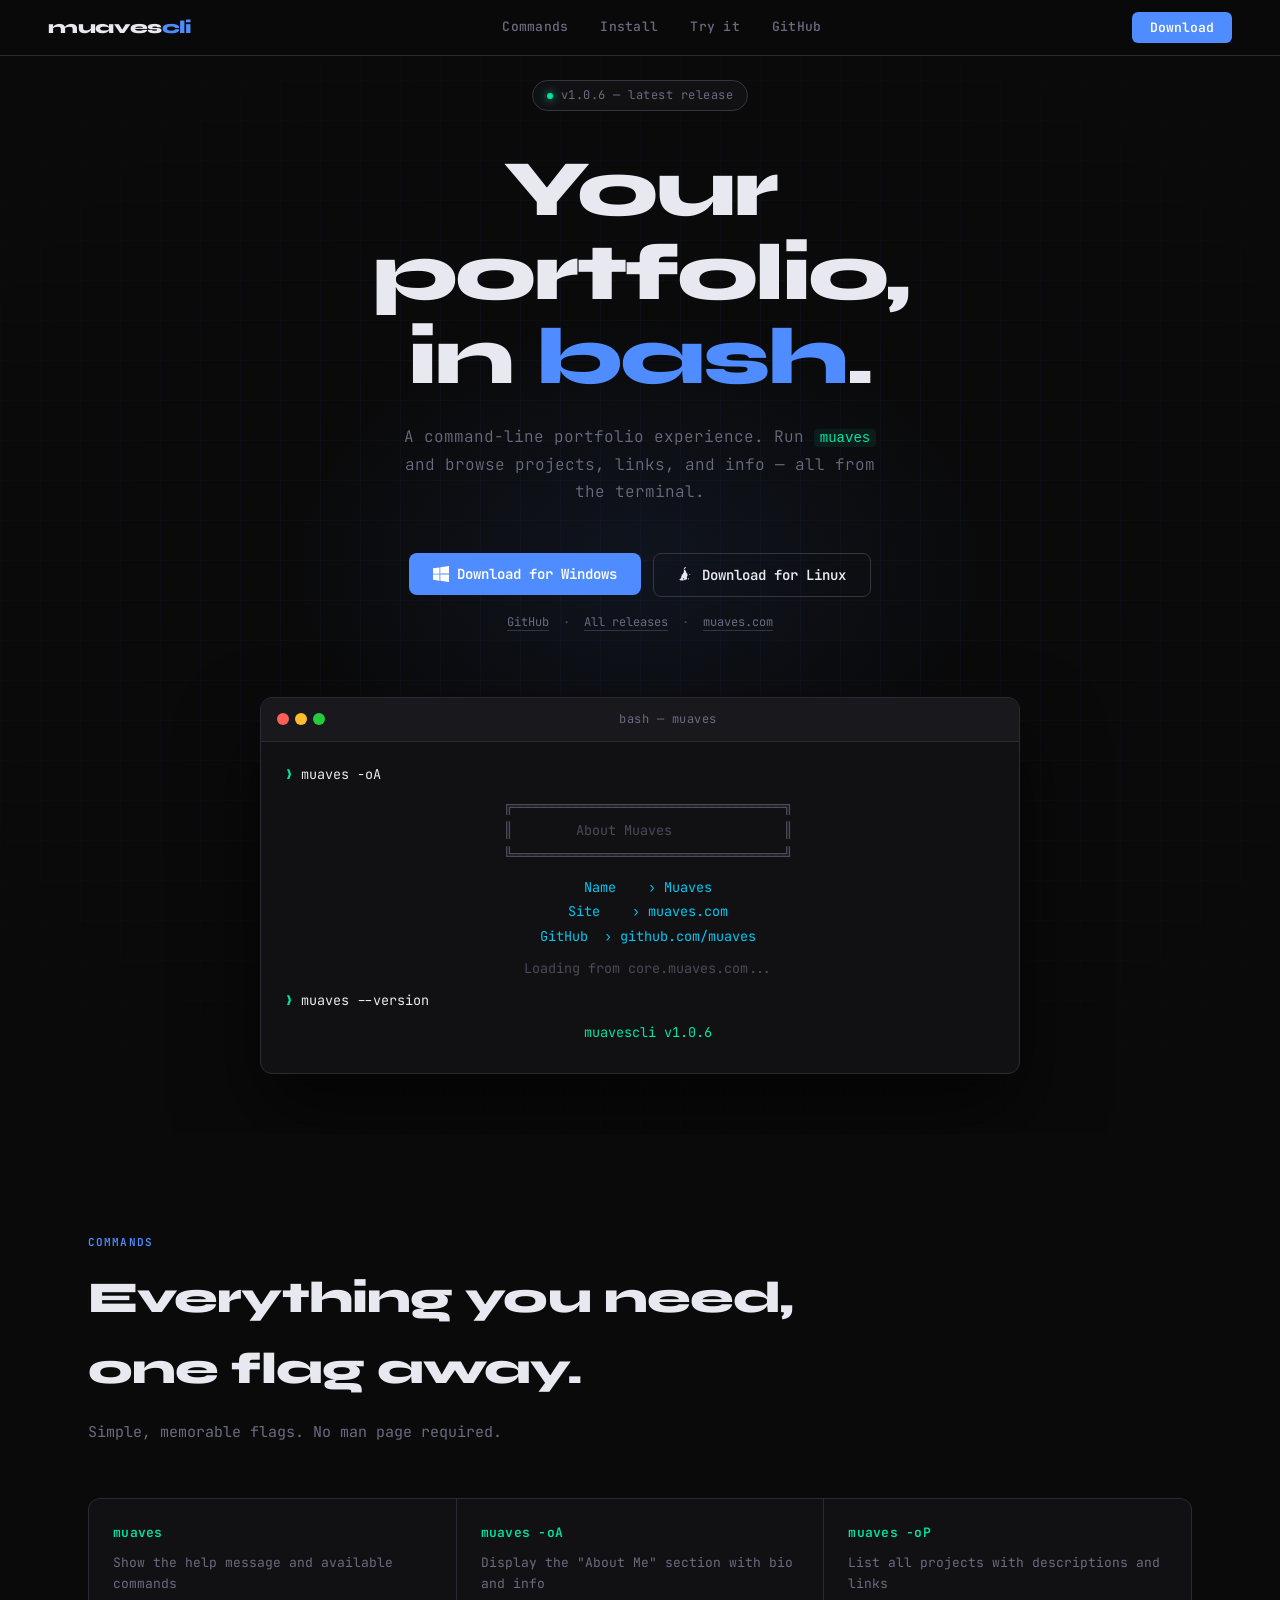
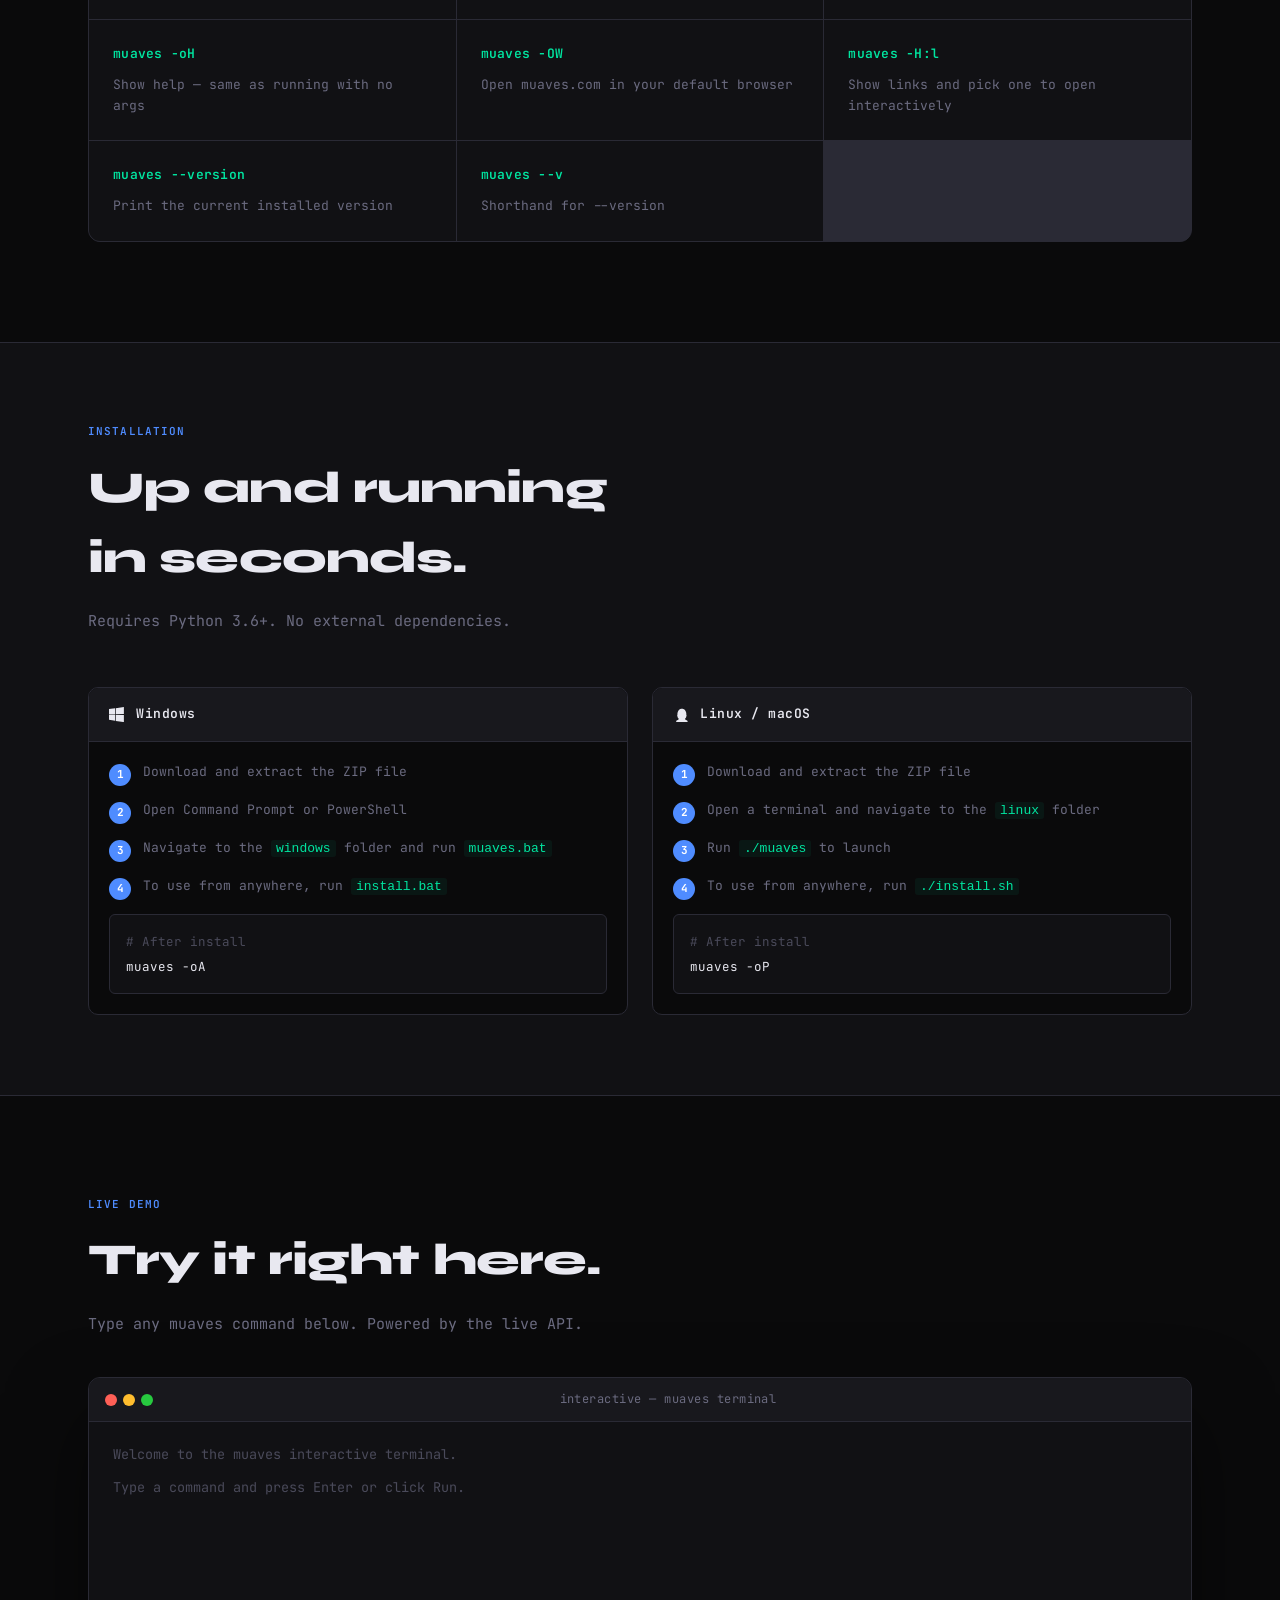
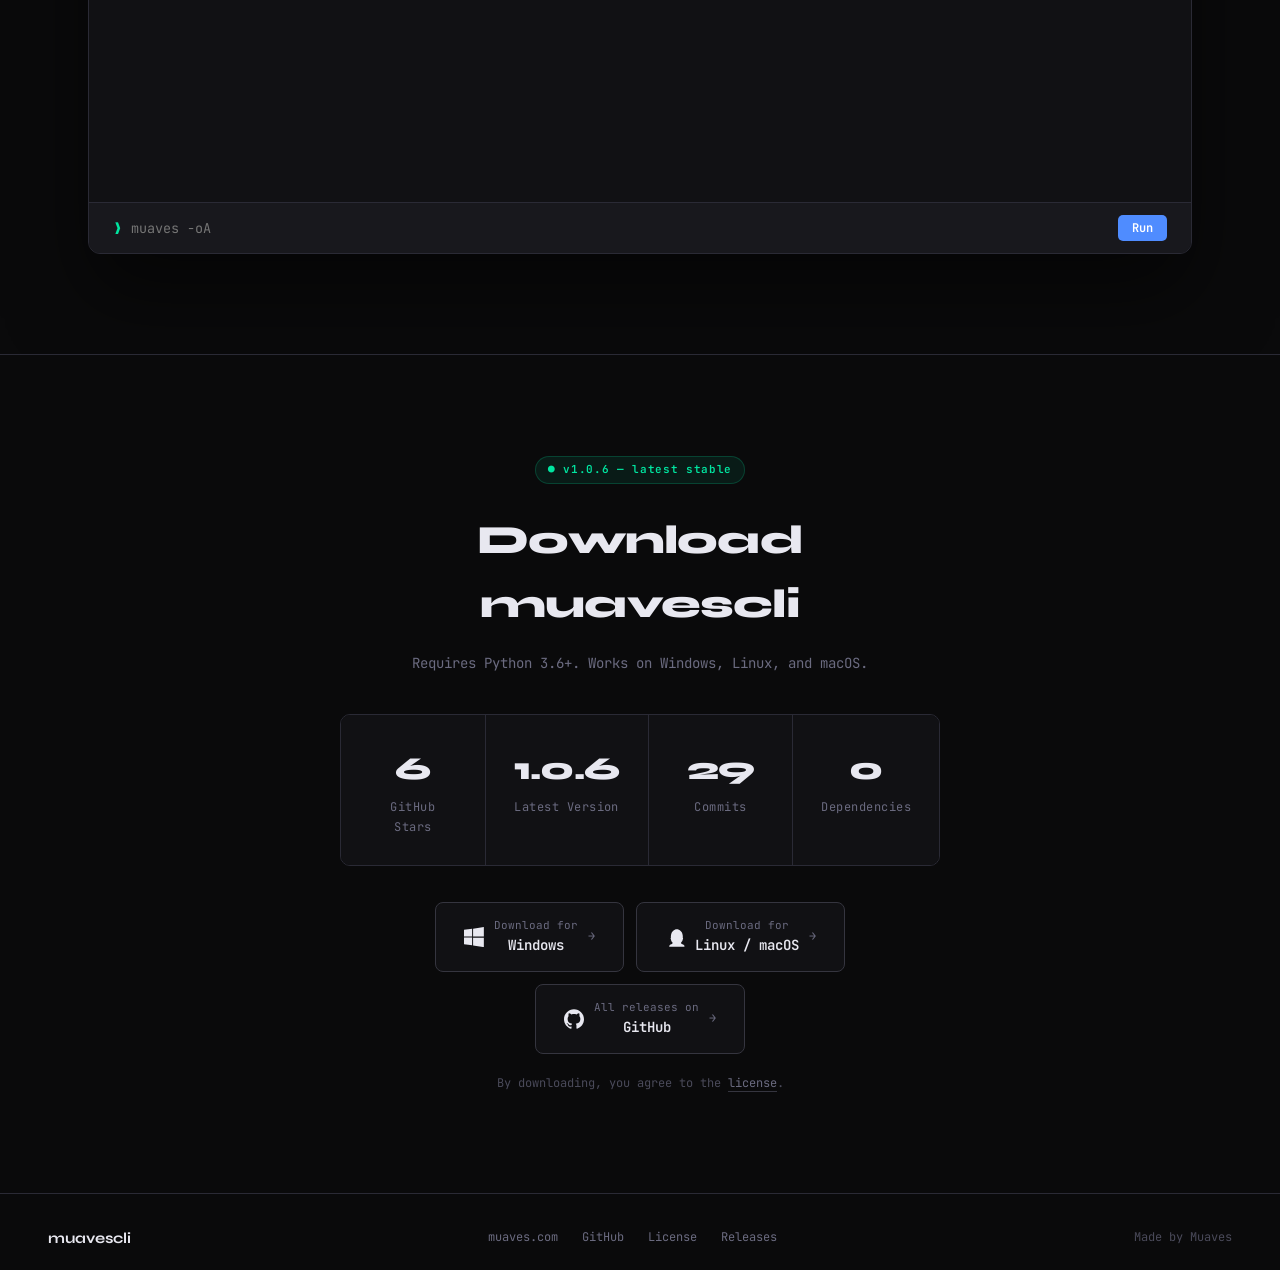
==== commit ec3c4bdd: "Update index.html" ====
--- a/index.html
+++ b/index.html
@@ -329,7 +329,7 @@
   color:var(--text);
 }
 .dl-btn:hover{border-color:var(--accent);background:rgba(79,140,255,.08);transform:translateY(-2px)}
-.dl-btn .os-icon{font-size:18px}
+.dl-btn .os-icon{width:20px;height:20px;display:block;opacity:.85}
 .dl-btn .arrow{color:var(--muted);font-size:12px;transition:transform .2s}
 .dl-btn:hover .arrow{transform:translateX(3px)}
 
@@ -409,12 +409,12 @@
     <div class="btn-row">
       <a href="https://github.com/Muaves/muavescli/releases/download/v1.0.6/muaves-portfolio-v1.0.6.zip" download>
         <button class="btn-primary">
-          <span class="btn-icon">↓</span> Download for Windows
+          <svg width="16" height="16" viewBox="0 0 24 24" fill="#ffffff" style="vertical-align:middle"><path d="M0 3.449L9.75 2.1v9.451H0m10.949-9.602L24 0v11.4H10.949M0 12.6h9.75v9.451L0 20.699M10.949 12.6H24V24l-12.9-1.801"/></svg> Download for Windows
         </button>
       </a>
       <a href="https://github.com/Muaves/muavescli/releases/download/v1.0.6/muaves-portfolio-v1.0.6.zip" download>
         <button class="btn-secondary">
-          <span class="btn-icon">↓</span> Download for Linux
+          <svg width="16" height="16" viewBox="0 0 24 24" fill="#e8e8f0" style="vertical-align:middle"><path d="M12.504 0c-.155 0-.315.008-.48.021-4.226.333-3.105 4.807-3.17 6.298-.076 1.092-.3 1.953-1.05 3.02-.885 1.051-2.127 2.75-2.716 4.521-.278.832-.41 1.684-.287 2.489a.424.424 0 00-.11.135c-.26.268-.45.6-.663.839-.199.199-.485.267-.797.4-.313.136-.658.269-.864.544-.163.203-.156.511-.005.824.149.309.443.6.782.74.34.14.604.22.786.24.19.021.394.021.573-.054.147-.065.273-.157.4-.249.27.208.562.338.865.4.617.13 1.29-.048 1.827-.4.236.086.483.143.73.143.333 0 .658-.092.947-.27.25.048.497.067.741.062.487-.014.956-.155 1.332-.428a2.5 2.5 0 00.439-.405c.105.024.211.034.315.026.48-.037.83-.315 1.064-.621.232-.305.37-.685.4-1.1.026-.354-.025-.726-.119-1.055a10.69 10.69 0 00-.327-.982c.205-.228.397-.482.564-.756.44-.731.695-1.565.695-2.448 0-1.18-.455-2.245-1.17-2.983-.3-.306-.636-.544-.98-.726.014-.1.024-.196.027-.293.018-.48-.06-1.009-.27-1.518-.21-.51-.56-.99-1.077-1.368-.518-.378-1.201-.614-2.04-.614zM6.25 10.6c.414 0 .75.336.75.75 0 .415-.336.75-.75.75a.75.75 0 010-1.5zm11.5 0c.414 0 .75.336.75.75 0 .415-.336.75-.75.75a.75.75 0 010-1.5zm-9.25 6.1c.552 0 1 .449 1 1 0 .552-.448 1-1 1s-1-.448-1-1c0-.551.448-1 1-1zm7 0c.552 0 1 .449 1 1 0 .552-.448 1-1 1s-1-.448-1-1c0-.551.448-1 1-1z"/></svg> Download for Linux
         </button>
       </a>
     </div>
@@ -490,7 +490,7 @@
     <div class="install-grid">
       <div class="install-card">
         <div class="install-card-header">
-          <span>🪟</span> Windows
+          <svg width="15" height="15" viewBox="0 0 88 88" fill="#e8e8f0" style="vertical-align:middle;flex-shrink:0;margin-right:4px"><path d="M0 12.402l35.687-4.86.016 34.423-35.67.202zm35.67 33.529l.028 34.453L.028 75.48.026 45.7zm4.326-38.025L87.314 0v41.527l-47.318.376zm47.329 39.349l-.011 41.34-47.318-6.678-.066-34.739z"/></svg> Windows
         </div>
         <div class="install-card-body">
           <div class="install-step">
@@ -515,7 +515,7 @@
       </div>
       <div class="install-card">
         <div class="install-card-header">
-          <span>🐧</span> Linux / macOS
+          <svg width="15" height="15" viewBox="0 0 97 97" fill="#e8e8f0" style="vertical-align:middle;flex-shrink:0;margin-right:4px"><path d="M93.8 90.2c-2.3-3.9-9-5.8-12.3-7.4-3.3-1.6-3.3-7.3-3.3-7.3.3-2.2 3.6-3.5 5-5.9 1.5-2.4 2.1-5.6 2.6-8.1.5-2.6 1.3-2.1 1.9-5.6.6-3.5-1.5-4.2-1.5-4.2 1.3-9.7-2-20.5-4.2-24.9-3.1-6.1-8.5-11.3-14.7-13.8-3.2-1.3-7.3-1.9-9.9-2-2.6-.1-6.6.7-9.8 2C41.4 15.6 36 20.8 32.9 27c-2.2 4.4-5.5 15.2-4.2 24.9 0 0-2 .7-1.5 4.2.6 3.5 1.4 3 1.9 5.6.5 2.5 1.2 5.7 2.6 8.1 1.5 2.4 4.7 3.7 5 5.9 0 0 0 5.7-3.3 7.3-3.3 1.6-10.1 3.5-12.3 7.4-1.2 2-.8 4.2 0 5.8h72.7c.8-1.6 1.2-3.8 0-5.8z"/></svg> Linux / macOS
         </div>
         <div class="install-card-body">
           <div class="install-step">
@@ -600,7 +600,7 @@
     <div class="dl-btns">
       <a href="https://github.com/Muaves/muavescli/releases/download/v1.0.6/muaves-portfolio-v1.0.6.zip" download>
         <div class="dl-btn">
-          <span class="os-icon">🪟</span>
+          <svg width="20" height="20" viewBox="0 0 88 88" fill="#e8e8f0" style="vertical-align:middle;flex-shrink:0"><path d="M0 12.402l35.687-4.86.016 34.423-35.67.202zm35.67 33.529l.028 34.453L.028 75.48.026 45.7zm4.326-38.025L87.314 0v41.527l-47.318.376zm47.329 39.349l-.011 41.34-47.318-6.678-.066-34.739z"/></svg>
           <div>
             <div style="font-size:11px;color:var(--muted);font-weight:400">Download for</div>
             <div>Windows</div>
@@ -610,7 +610,7 @@
       </a>
       <a href="https://github.com/Muaves/muavescli/releases/download/v1.0.6/muaves-portfolio-v1.0.6.zip" download>
         <div class="dl-btn">
-          <span class="os-icon">🐧</span>
+          <svg width="20" height="20" viewBox="0 0 97 97" fill="#e8e8f0" style="vertical-align:middle;flex-shrink:0"><path d="M93.8 90.2c-2.3-3.9-9-5.8-12.3-7.4-3.3-1.6-3.3-7.3-3.3-7.3.3-2.2 3.6-3.5 5-5.9 1.5-2.4 2.1-5.6 2.6-8.1.5-2.6 1.3-2.1 1.9-5.6.6-3.5-1.5-4.2-1.5-4.2 1.3-9.7-2-20.5-4.2-24.9-3.1-6.1-8.5-11.3-14.7-13.8-3.2-1.3-7.3-1.9-9.9-2-2.6-.1-6.6.7-9.8 2C41.4 15.6 36 20.8 32.9 27c-2.2 4.4-5.5 15.2-4.2 24.9 0 0-2 .7-1.5 4.2.6 3.5 1.4 3 1.9 5.6.5 2.5 1.2 5.7 2.6 8.1 1.5 2.4 4.7 3.7 5 5.9 0 0 0 5.7-3.3 7.3-3.3 1.6-10.1 3.5-12.3 7.4-1.2 2-.8 4.2 0 5.8h72.7c.8-1.6 1.2-3.8 0-5.8z"/></svg>
           <div>
             <div style="font-size:11px;color:var(--muted);font-weight:400">Download for</div>
             <div>Linux / macOS</div>
@@ -620,7 +620,7 @@
       </a>
       <a href="https://github.com/Muaves/muavescli/releases" target="_blank">
         <div class="dl-btn">
-          <span class="os-icon">📦</span>
+          <svg width="20" height="20" viewBox="0 0 24 24" fill="#e8e8f0" style="vertical-align:middle;flex-shrink:0"><path d="M12 .297c-6.63 0-12 5.373-12 12 0 5.303 3.438 9.8 8.205 11.385.6.113.82-.258.82-.577 0-.285-.01-1.04-.015-2.04-3.338.724-4.042-1.61-4.042-1.61C4.422 18.07 3.633 17.7 3.633 17.7c-1.087-.744.084-.729.084-.729 1.205.084 1.838 1.236 1.838 1.236 1.07 1.835 2.809 1.305 3.495.998.108-.776.417-1.305.76-1.605-2.665-.3-5.466-1.332-5.466-5.93 0-1.31.465-2.38 1.235-3.22-.135-.303-.54-1.523.105-3.176 0 0 1.005-.322 3.3 1.23.96-.267 1.98-.399 3-.405 1.02.006 2.04.138 3 .405 2.28-1.552 3.285-1.23 3.285-1.23.645 1.653.24 2.873.12 3.176.765.84 1.23 1.91 1.23 3.22 0 4.61-2.805 5.625-5.475 5.92.42.36.81 1.096.81 2.22 0 1.606-.015 2.896-.015 3.286 0 .315.21.69.825.57C20.565 22.092 24 17.592 24 12.297c0-6.627-5.373-12-12-12"/></svg>
           <div>
             <div style="font-size:11px;color:var(--muted);font-weight:400">All releases on</div>
             <div>GitHub</div>
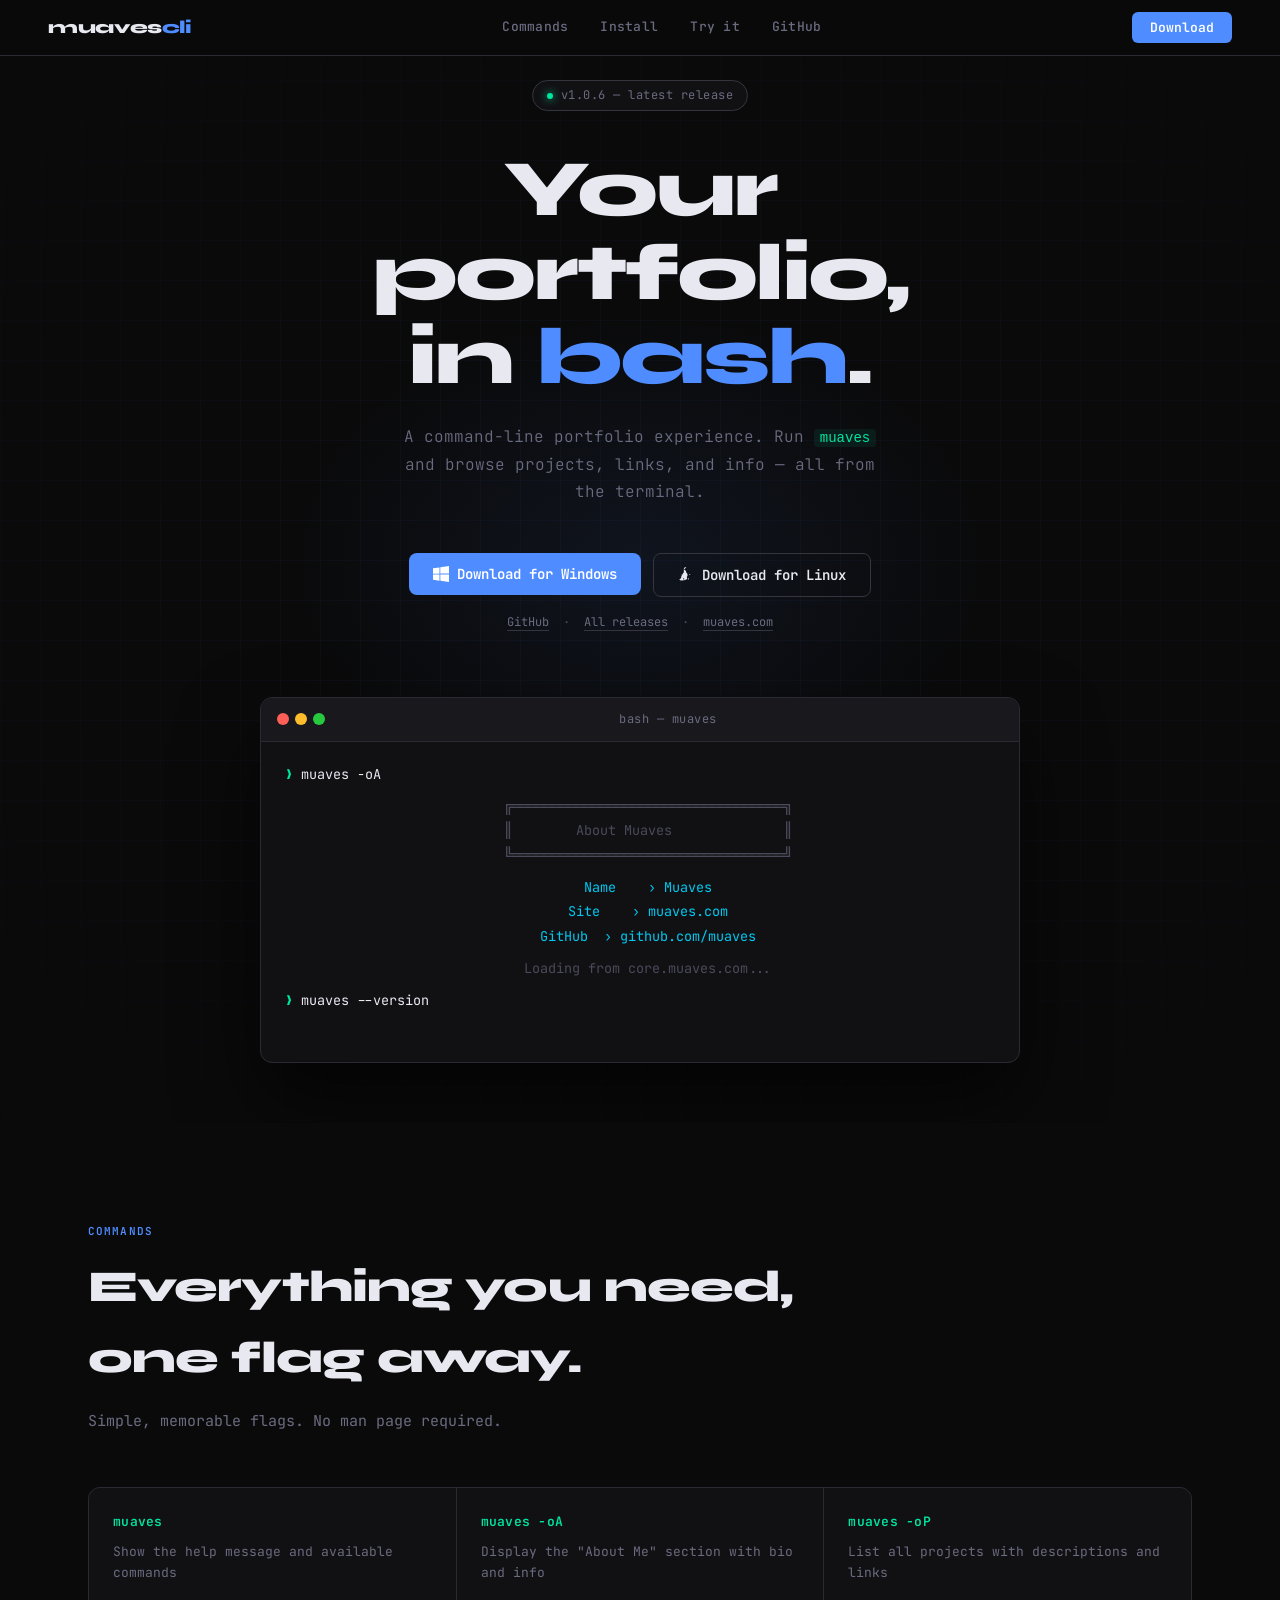
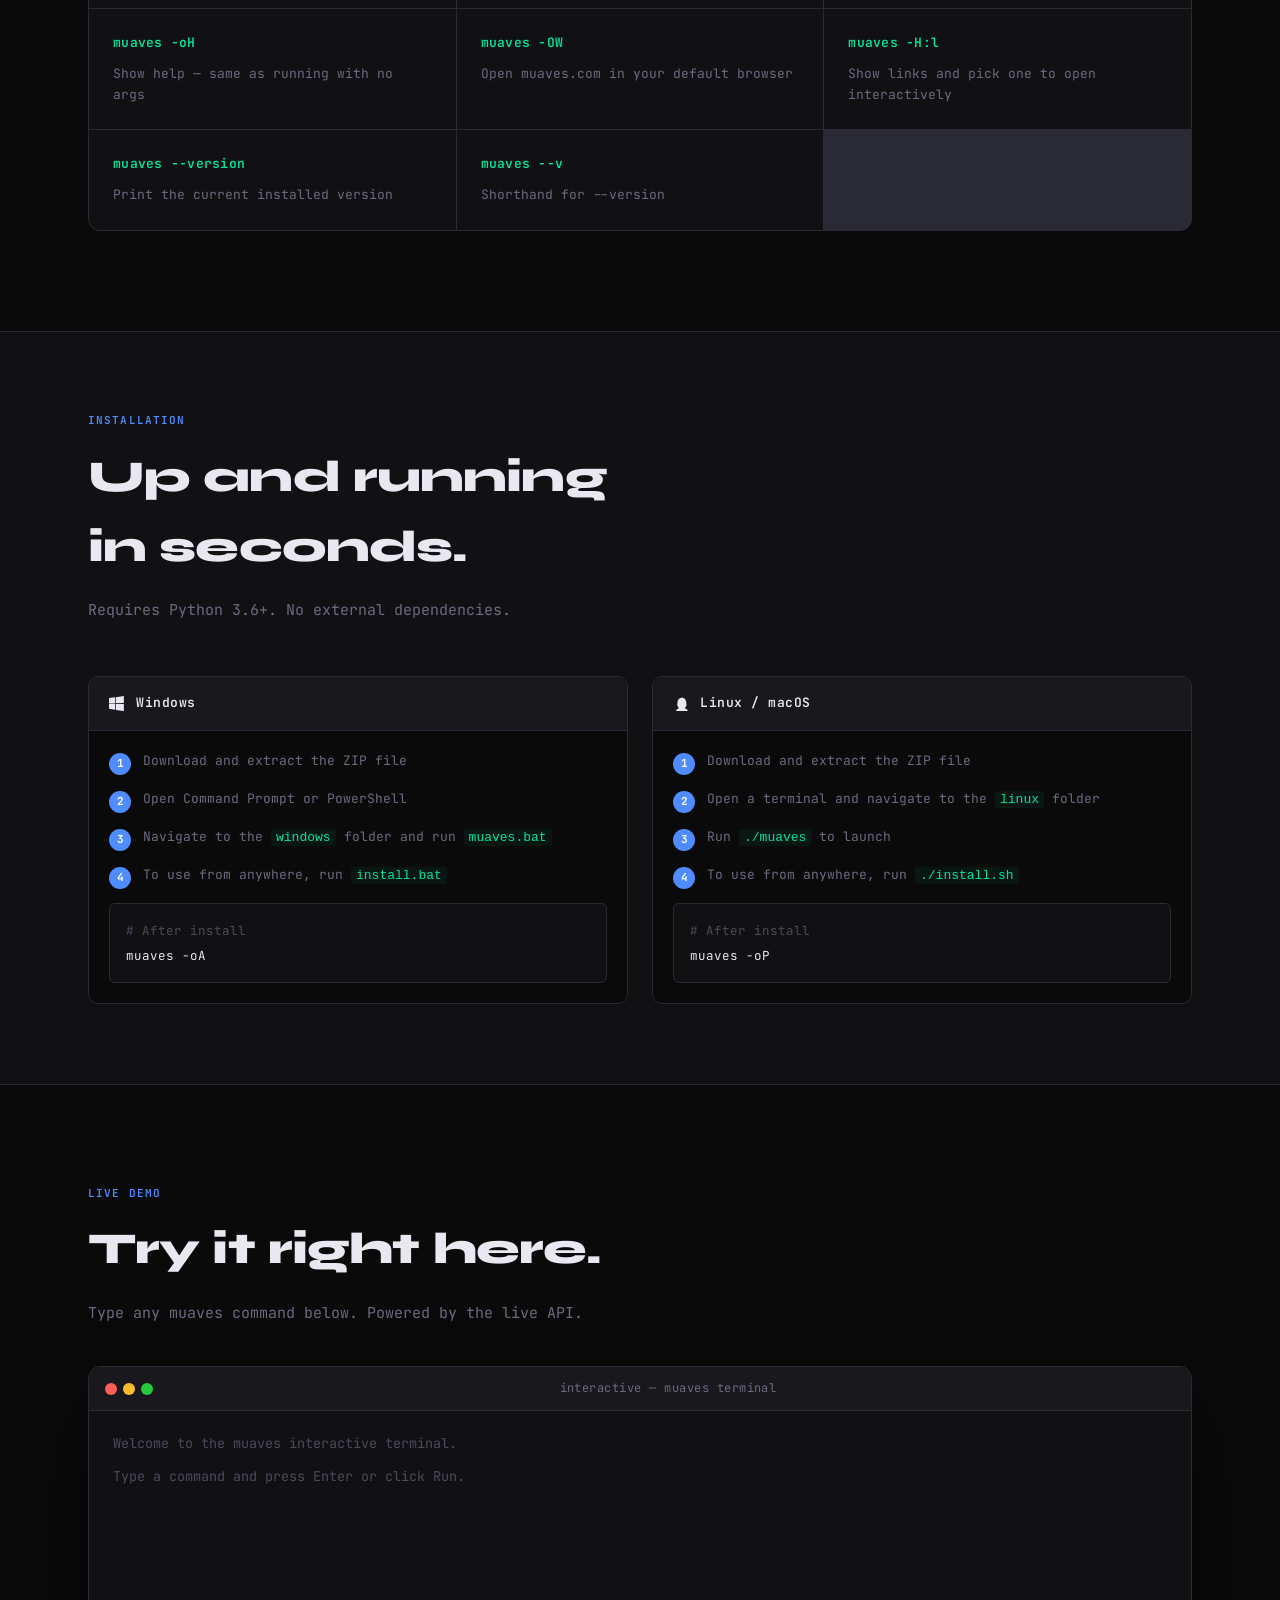
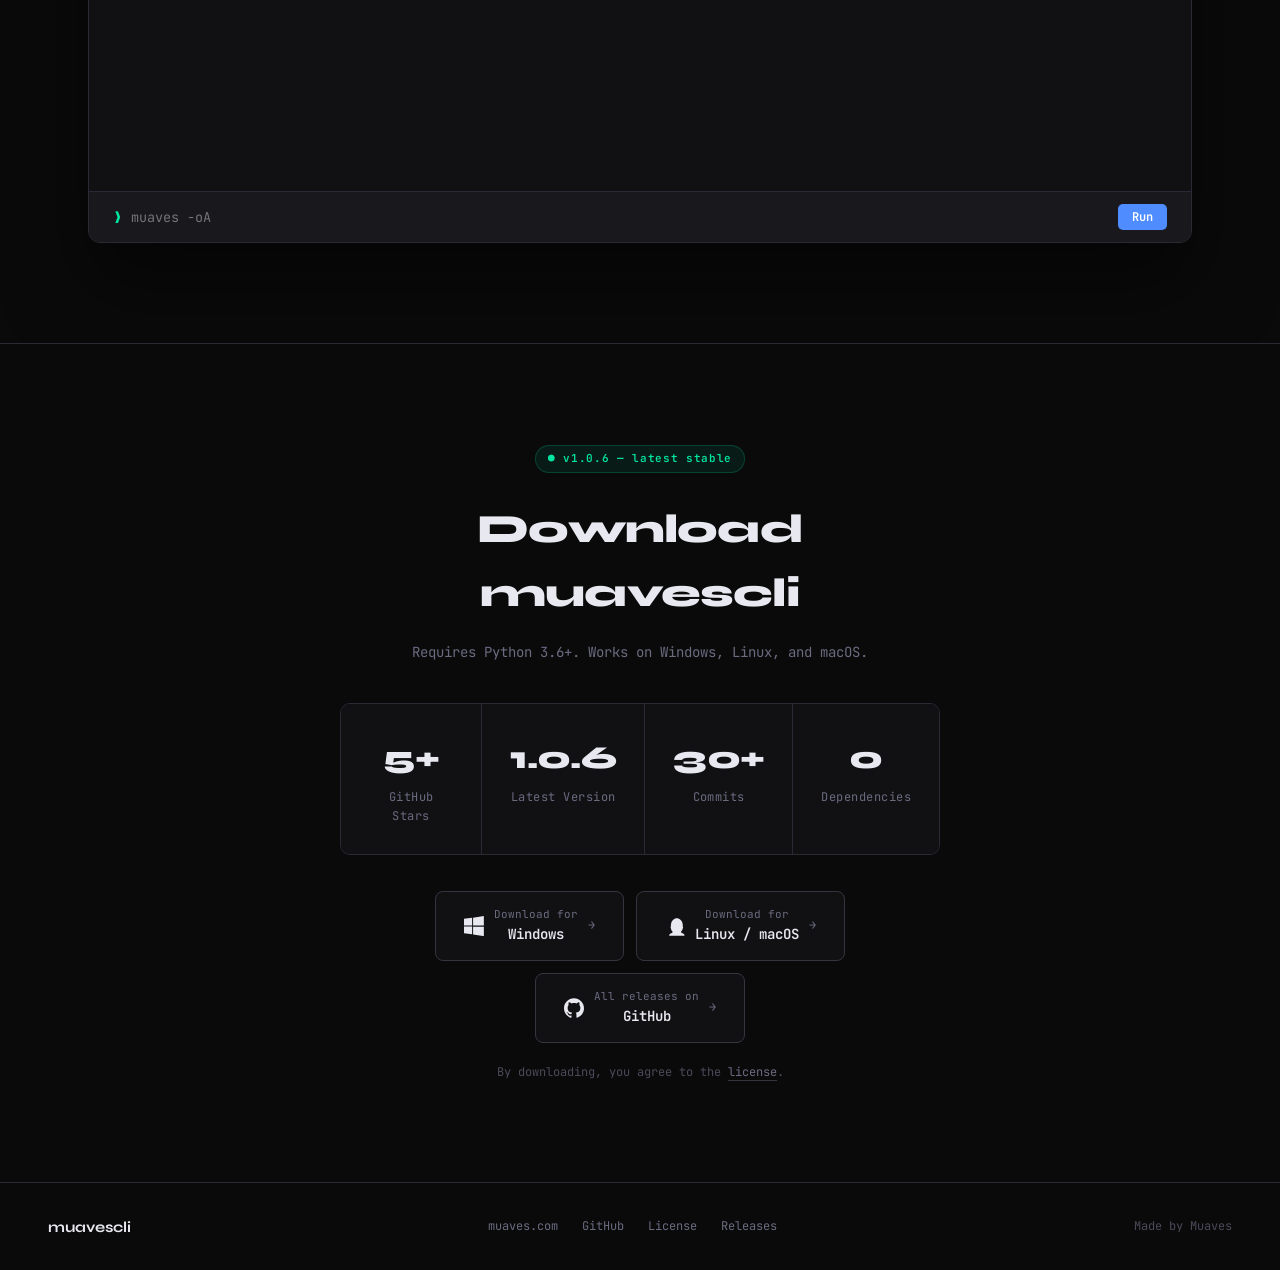
==== commit 1cb44fee: "Update index.html" ====
--- a/index.html
+++ b/index.html
@@ -580,7 +580,7 @@
 
     <div class="stats-row" style="margin-top:40px">
       <div class="stat">
-        <div class="stat-num" id="stat-stars">6</div>
+        <div class="stat-num" id="stat-stars">5+</div>
         <div class="stat-label">GitHub Stars</div>
       </div>
       <div class="stat">
@@ -588,7 +588,7 @@
         <div class="stat-label">Latest Version</div>
       </div>
       <div class="stat">
-        <div class="stat-num">29</div>
+        <div class="stat-num">30+</div>
         <div class="stat-label">Commits</div>
       </div>
       <div class="stat">
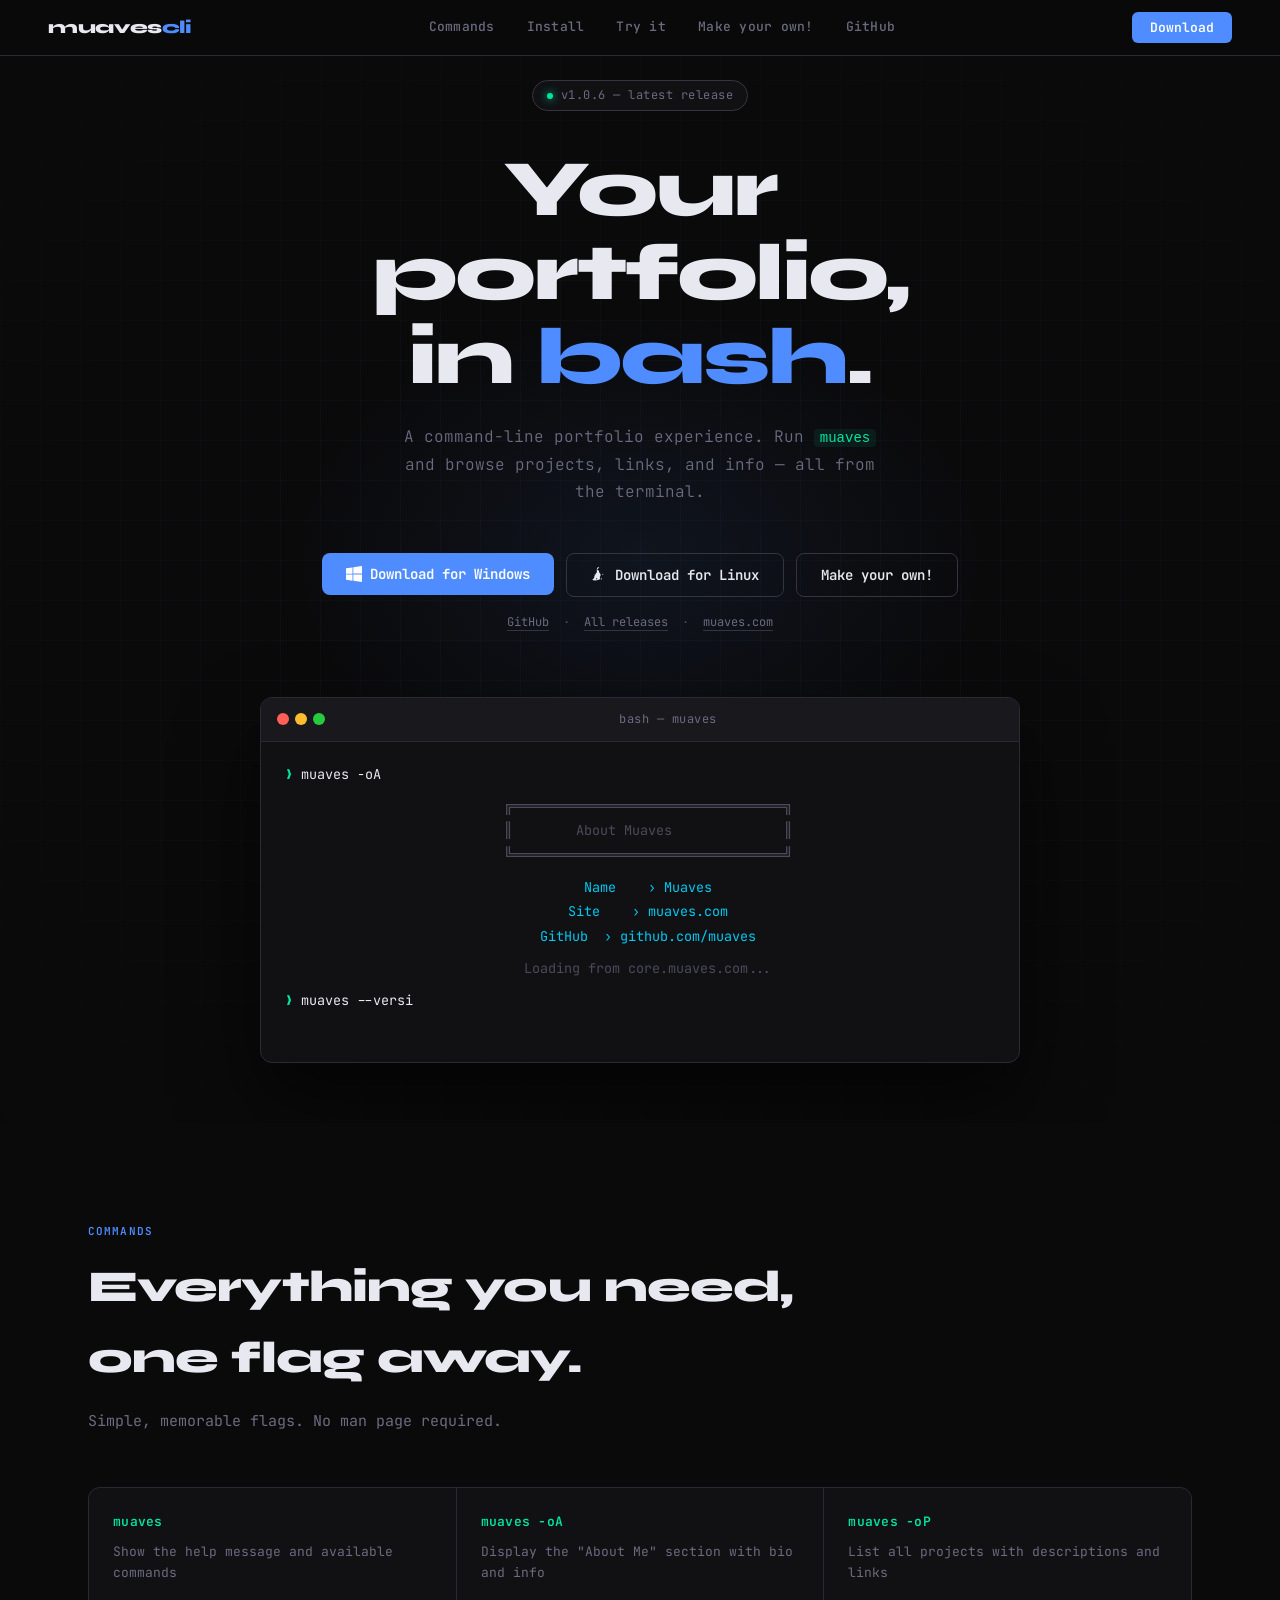
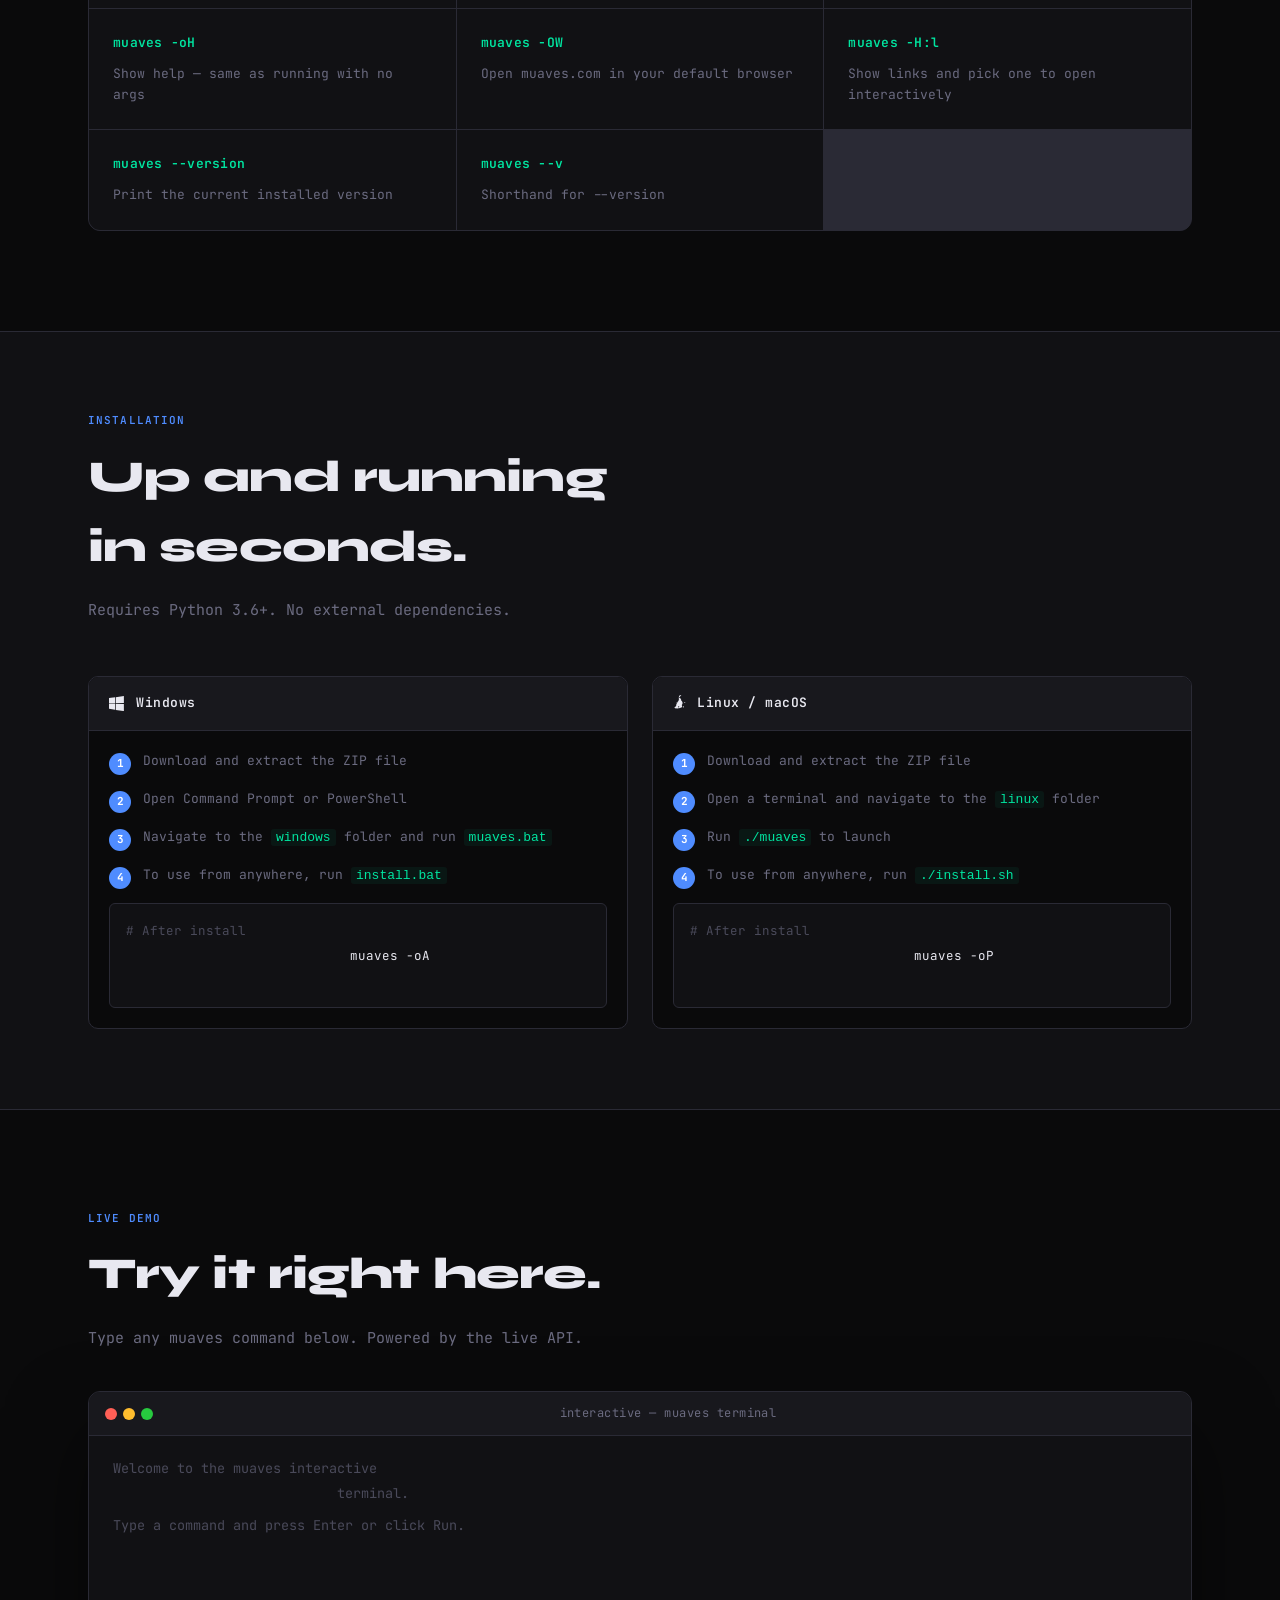
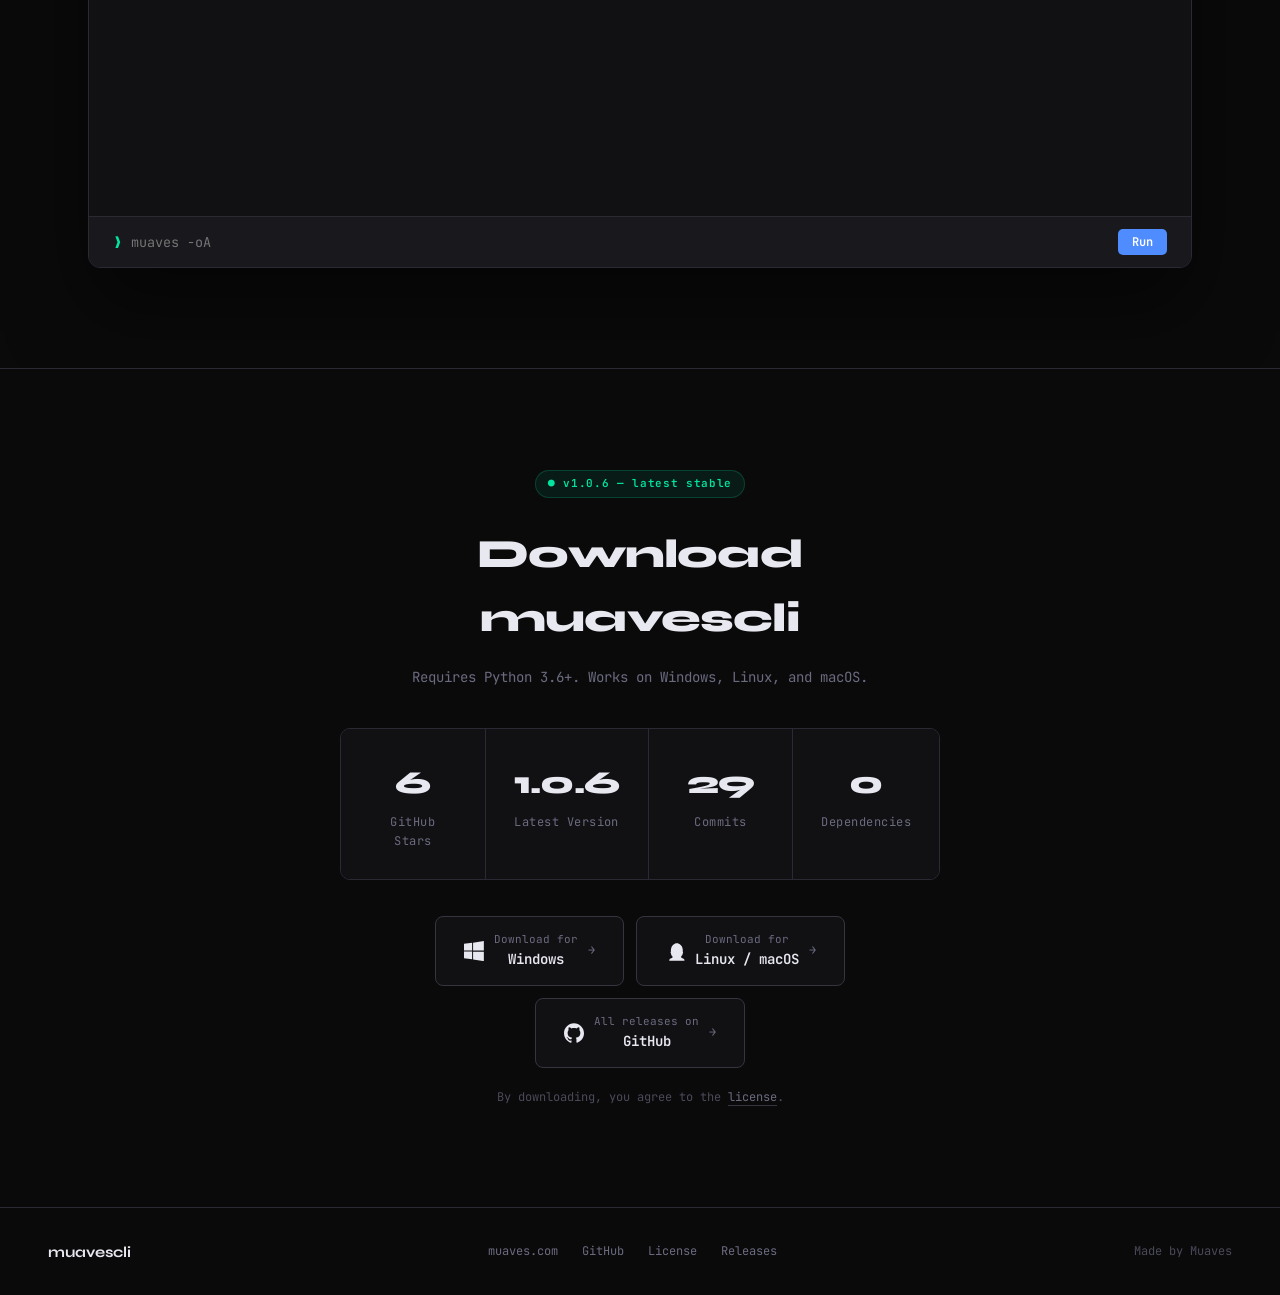
==== commit a31d85d5: "Update index.html" ====
--- a/index.html
+++ b/index.html
@@ -1,881 +1,1390 @@
 <!DOCTYPE html>
 <html lang="en">
+
 <head>
-<meta charset="UTF-8">
-<meta name="viewport" content="width=device-width, initial-scale=1.0">
-<title>muaves — portfolio in bash</title>
-<link rel="preconnect" href="https://fonts.googleapis.com">
-<link rel="preconnect" href="https://fonts.gstatic.com" crossorigin>
-<link href="https://fonts.googleapis.com/css2?family=JetBrains+Mono:wght@300;400;500;600;700&family=Syne:wght@400;500;600;700;800&display=swap" rel="stylesheet">
-<style>
-*,*::before,*::after{box-sizing:border-box;margin:0;padding:0}
-:root{
-  --bg:#0a0a0b;
-  --bg2:#111114;
-  --bg3:#18181d;
-  --surface:#1e1e24;
-  --border:#2a2a35;
-  --border2:#35353f;
-  --accent:#4f8cff;
-  --accent2:#7c5cfc;
-  --accent3:#00e5a0;
-  --text:#e8e8f0;
-  --muted:#6b6b80;
-  --muted2:#4a4a5a;
-  --green:#00e5a0;
-  --yellow:#f0c040;
-  --red:#ff5566;
-  --cyan:#00c8f0;
-}
-html{scroll-behavior:smooth}
-body{
-  background:var(--bg);
-  color:var(--text);
-  font-family:'JetBrains Mono',monospace;
-  overflow-x:hidden;
-  line-height:1.6;
-}
-::selection{background:rgba(79,140,255,.3);color:var(--text)}
-a{color:inherit;text-decoration:none}
-
-nav{
-  position:fixed;top:0;left:0;right:0;z-index:100;
-  display:flex;align-items:center;justify-content:space-between;
-  padding:0 48px;height:56px;
-  background:rgba(10,10,11,.85);
-  backdrop-filter:blur(20px);
-  border-bottom:1px solid var(--border);
-}
-.nav-brand{
-  font-family:'Syne',sans-serif;
-  font-weight:800;font-size:18px;
-  letter-spacing:-0.02em;
-  color:var(--text);
-}
-.nav-brand span{color:var(--accent)}
-.nav-links{display:flex;gap:32px;align-items:center}
-.nav-links a{
-  font-size:13px;font-weight:500;color:var(--muted);
-  transition:color .2s;letter-spacing:.02em;
-}
-.nav-links a:hover{color:var(--text)}
-.nav-dl{
-  background:var(--accent);
-  color:#fff;
-  padding:7px 18px;
-  border-radius:6px;
-  font-size:13px;font-weight:600;
-  transition:background .2s,transform .15s;
-  cursor:pointer;border:none;
-  font-family:'JetBrains Mono',monospace;
-}
-.nav-dl:hover{background:#3a76e8;transform:translateY(-1px)}
-
-.hero{
-  min-height:100vh;
-  display:flex;flex-direction:column;
-  align-items:center;justify-content:center;
-  padding:80px 24px 60px;
-  position:relative;
-  overflow:hidden;
-}
-.hero-grid{
-  position:absolute;inset:0;
-  background-image:
-    linear-gradient(rgba(79,140,255,.04) 1px,transparent 1px),
-    linear-gradient(90deg,rgba(79,140,255,.04) 1px,transparent 1px);
-  background-size:40px 40px;
-  mask-image:radial-gradient(ellipse 80% 70% at 50% 50%,black 30%,transparent 100%);
-}
-.hero-glow{
-  position:absolute;
-  width:700px;height:500px;
-  background:radial-gradient(ellipse,rgba(79,140,255,.08) 0%,transparent 70%);
-  top:50%;left:50%;transform:translate(-50%,-50%);
-  pointer-events:none;
-}
-.hero-content{position:relative;text-align:center;max-width:760px}
-.hero-tag{
-  display:inline-flex;align-items:center;gap:8px;
-  border:1px solid var(--border2);
-  background:var(--bg2);
-  padding:5px 14px;border-radius:100px;
-  font-size:12px;color:var(--muted);
-  margin-bottom:36px;letter-spacing:.04em;
-}
-.hero-tag .dot{width:6px;height:6px;border-radius:50%;background:var(--green);box-shadow:0 0 8px var(--green)}
-h1{
-  font-family:'Syne',sans-serif;
-  font-size:clamp(42px,7vw,80px);
-  font-weight:800;line-height:1.05;
-  letter-spacing:-0.03em;
-  margin-bottom:24px;
-}
-h1 em{font-style:normal;color:var(--accent)}
-.hero-sub{
-  font-size:16px;color:var(--muted);
-  max-width:480px;margin:0 auto 48px;
-  line-height:1.7;font-weight:300;
-}
-.hero-sub code{
-  color:var(--accent3);background:rgba(0,229,160,.08);
-  padding:1px 6px;border-radius:4px;font-size:14px;
-}
-.btn-row{display:flex;gap:12px;justify-content:center;flex-wrap:wrap;margin-bottom:16px}
-.btn-primary{
-  display:flex;align-items:center;gap:8px;
-  background:var(--accent);color:#fff;
-  padding:12px 24px;border-radius:8px;
-  font-size:14px;font-weight:600;
-  transition:all .2s;cursor:pointer;border:none;
-  font-family:'JetBrains Mono',monospace;
-}
-.btn-primary:hover{background:#3a76e8;transform:translateY(-2px);box-shadow:0 8px 24px rgba(79,140,255,.3)}
-.btn-secondary{
-  display:flex;align-items:center;gap:8px;
-  background:transparent;color:var(--text);
-  padding:12px 24px;border-radius:8px;
-  font-size:14px;font-weight:600;
-  border:1px solid var(--border2);
-  transition:all .2s;cursor:pointer;
-  font-family:'JetBrains Mono',monospace;
-}
-.btn-secondary:hover{border-color:var(--accent);color:var(--accent);transform:translateY(-2px)}
-.btn-icon{font-size:16px}
-.hero-note{font-size:12px;color:var(--muted2);margin-top:4px}
-.hero-note a{color:var(--muted);border-bottom:1px solid var(--border2);transition:color .2s}
-.hero-note a:hover{color:var(--accent)}
-
-.terminal-wrap{
-  position:relative;margin-top:64px;
-  width:100%;max-width:860px;
-}
-.terminal-window{
-  background:var(--bg2);
-  border:1px solid var(--border);
-  border-radius:12px;
-  overflow:hidden;
-  box-shadow:0 40px 80px rgba(0,0,0,.6);
-}
-.terminal-bar{
-  background:var(--bg3);
-  padding:12px 16px;
-  display:flex;align-items:center;gap:8px;
-  border-bottom:1px solid var(--border);
-}
-.tbar-dots{display:flex;gap:6px}
-.tbar-dot{
-  width:12px;height:12px;border-radius:50%;
-  cursor:pointer;transition:opacity .2s;
-}
-.tbar-dot:hover{opacity:.7}
-.tbar-dot.red{background:#ff5f56}
-.tbar-dot.yellow{background:#ffbd2e}
-.tbar-dot.green{background:#27c93f}
-.tbar-title{
-  flex:1;text-align:center;
-  font-size:12px;color:var(--muted);letter-spacing:.04em;
-}
-.terminal-body{
-  padding:20px 24px;
-  min-height:320px;
-  font-size:13.5px;line-height:1.8;
-  font-family:'JetBrains Mono',monospace;
-  position:relative;
-}
-.t-line{display:flex;gap:8px;flex-wrap:wrap}
-.t-prompt{color:var(--accent3);user-select:none}
-.t-path{color:var(--accent);user-select:none}
-.t-cmd{color:var(--text)}
-.t-output{color:var(--muted);padding-left:0;white-space:pre-wrap}
-.t-green{color:var(--green)}
-.t-yellow{color:var(--yellow)}
-.t-cyan{color:var(--cyan)}
-.t-accent{color:var(--accent)}
-.t-muted{color:var(--muted2)}
-.t-blank{height:8px}
-.cursor{
-  display:inline-block;width:8px;height:16px;
-  background:var(--text);
-  animation:blink 1.1s step-end infinite;
-  vertical-align:middle;margin-left:2px;
-}
-@keyframes blink{50%{opacity:0}}
-
-.interactive-terminal{
-  background:var(--bg2);
-  border:1px solid var(--border);
-  border-radius:12px;
-  overflow:hidden;
-  box-shadow:0 40px 80px rgba(0,0,0,.5);
-}
-.interactive-terminal .terminal-body{min-height:380px;max-height:440px;overflow-y:auto}
-.t-input-row{
-  display:flex;align-items:center;gap:8px;
-  padding:12px 24px;
-  border-top:1px solid var(--border);
-  background:var(--bg3);
-}
-.t-input{
-  flex:1;background:transparent;border:none;outline:none;
-  color:var(--text);font-family:'JetBrains Mono',monospace;
-  font-size:13.5px;caret-color:var(--accent3);
-}
-.t-submit{
-  background:var(--accent);color:#fff;border:none;
-  padding:5px 14px;border-radius:5px;
-  font-family:'JetBrains Mono',monospace;
-  font-size:12px;font-weight:600;cursor:pointer;
-  transition:background .2s;
-}
-.t-submit:hover{background:#3a76e8}
-
-section{padding:100px 48px;max-width:1200px;margin:0 auto}
-.section-label{
-  font-size:11px;letter-spacing:.1em;color:var(--accent);
-  text-transform:uppercase;margin-bottom:12px;font-weight:600;
-}
-.section-title{
-  font-family:'Syne',sans-serif;
-  font-size:clamp(28px,4vw,44px);
-  font-weight:800;letter-spacing:-0.02em;
-  margin-bottom:16px;
-}
-.section-sub{font-size:15px;color:var(--muted);max-width:500px;line-height:1.7}
-
-.commands-grid{
-  display:grid;grid-template-columns:repeat(auto-fill,minmax(280px,1fr));
-  gap:1px;background:var(--border);
-  border:1px solid var(--border);border-radius:12px;overflow:hidden;
-  margin-top:52px;
-}
-.cmd-card{
-  background:var(--bg2);
-  padding:24px;
-  transition:background .2s;
-}
-.cmd-card:hover{background:var(--bg3)}
-.cmd-code{
-  font-size:13px;font-weight:600;color:var(--accent3);
-  margin-bottom:10px;letter-spacing:.02em;
-}
-.cmd-desc{font-size:13px;color:var(--muted);line-height:1.6}
-
-.install-section{background:var(--bg2);border-top:1px solid var(--border);border-bottom:1px solid var(--border)}
-.install-section section{padding:80px 48px}
-.install-grid{
-  display:grid;grid-template-columns:1fr 1fr;gap:24px;
-  margin-top:52px;
-}
-.install-card{
-  background:var(--bg);
-  border:1px solid var(--border);
-  border-radius:10px;overflow:hidden;
-}
-.install-card-header{
-  padding:16px 20px;
-  background:var(--bg3);
-  border-bottom:1px solid var(--border);
-  font-size:13px;font-weight:600;letter-spacing:.04em;
-  display:flex;align-items:center;gap:8px;
-}
-.install-card-body{padding:20px}
-.code-block{
-  background:var(--bg2);
-  border:1px solid var(--border);
-  border-radius:6px;padding:14px 16px;
-  font-size:12.5px;color:var(--muted);
-  line-height:2;
-  white-space:pre;overflow-x:auto;
-}
-.code-block .cmd{color:var(--text)}
-.code-block .comment{color:var(--muted2)}
-.code-block .path{color:var(--accent)}
-.install-step{
-  display:flex;gap:12px;margin-bottom:14px;align-items:flex-start;
-}
-.step-num{
-  width:22px;height:22px;min-width:22px;
-  border-radius:50%;background:var(--accent);
-  color:#fff;font-size:11px;font-weight:700;
-  display:flex;align-items:center;justify-content:center;
-  margin-top:2px;
-}
-.step-text{font-size:13px;color:var(--muted);line-height:1.6}
-.step-text code{color:var(--accent3);background:rgba(0,229,160,.06);padding:1px 5px;border-radius:3px}
-
-.dl-section{
-  text-align:center;
-  padding:100px 48px;
-  background:var(--bg);
-  border-top:1px solid var(--border);
-}
-.dl-inner{max-width:600px;margin:0 auto}
-.version-badge{
-  display:inline-flex;align-items:center;gap:6px;
-  background:rgba(0,229,160,.08);border:1px solid rgba(0,229,160,.2);
-  color:var(--green);padding:4px 12px;border-radius:100px;
-  font-size:11px;font-weight:600;letter-spacing:.06em;margin-bottom:24px;
-}
-.dl-btns{display:flex;gap:12px;justify-content:center;flex-wrap:wrap;margin-top:36px}
-.dl-btn{
-  display:flex;align-items:center;gap:10px;
-  border:1px solid var(--border2);
-  background:var(--bg2);
-  padding:14px 28px;border-radius:8px;
-  font-size:14px;font-weight:600;
-  transition:all .2s;cursor:pointer;
-  font-family:'JetBrains Mono',monospace;
-  color:var(--text);
-}
-.dl-btn:hover{border-color:var(--accent);background:rgba(79,140,255,.08);transform:translateY(-2px)}
-.dl-btn .os-icon{width:20px;height:20px;display:block;opacity:.85}
-.dl-btn .arrow{color:var(--muted);font-size:12px;transition:transform .2s}
-.dl-btn:hover .arrow{transform:translateX(3px)}
-
-.stats-row{
-  display:flex;gap:0;justify-content:center;
-  border:1px solid var(--border);border-radius:10px;overflow:hidden;
-  margin-top:52px;
-}
-.stat{
-  flex:1;padding:28px;text-align:center;
-  border-right:1px solid var(--border);
-  background:var(--bg2);
-}
-.stat:last-child{border-right:none}
-.stat-num{
-  font-family:'Syne',sans-serif;
-  font-size:32px;font-weight:800;
-  color:var(--text);letter-spacing:-0.02em;
-}
-.stat-label{font-size:12px;color:var(--muted);margin-top:4px;letter-spacing:.04em}
-
-footer{
-  border-top:1px solid var(--border);
-  padding:32px 48px;
-  display:flex;align-items:center;justify-content:space-between;
-  font-size:12px;color:var(--muted);
-}
-.footer-brand{font-family:'Syne',sans-serif;font-weight:700;font-size:15px;color:var(--text)}
-.footer-links{display:flex;gap:24px}
-.footer-links a{color:var(--muted);transition:color .2s}
-.footer-links a:hover{color:var(--text)}
-
-.scroll-fade{opacity:0;transform:translateY(20px);transition:opacity .6s,transform .6s}
-.scroll-fade.visible{opacity:1;transform:none}
-
-@media(max-width:768px){
-  nav{padding:0 20px}
-  .nav-links{display:none}
-  section{padding:60px 20px}
-  .install-grid{grid-template-columns:1fr}
-  .stats-row{flex-direction:column}
-  .stat{border-right:none;border-bottom:1px solid var(--border)}
-  .stat:last-child{border-bottom:none}
-  footer{flex-direction:column;gap:16px;padding:24px 20px;text-align:center}
-  .footer-links{justify-content:center}
-  .dl-section{padding:60px 20px}
-}
-</style>
+    <meta charset="UTF-8">
+    <meta name="viewport" content="width=device-width, initial-scale=1.0">
+    <title>muaves — portfolio in bash</title>
+    <link rel="preconnect" href="https://fonts.googleapis.com">
+    <link rel="preconnect" href="https://fonts.gstatic.com" crossorigin>
+    <link
+        href="https://fonts.googleapis.com/css2?family=JetBrains+Mono:wght@300;400;500;600;700&family=Syne:wght@400;500;600;700;800&display=swap"
+        rel="stylesheet">
+    <style>
+        *,
+        *::before,
+        *::after {
+            box-sizing: border-box;
+            margin: 0;
+            padding: 0
+        }
+
+        :root {
+            --bg: #0a0a0b;
+            --bg2: #111114;
+            --bg3: #18181d;
+            --surface: #1e1e24;
+            --border: #2a2a35;
+            --border2: #35353f;
+            --accent: #4f8cff;
+            --accent2: #7c5cfc;
+            --accent3: #00e5a0;
+            --text: #e8e8f0;
+            --muted: #6b6b80;
+            --muted2: #4a4a5a;
+            --green: #00e5a0;
+            --yellow: #f0c040;
+            --red: #ff5566;
+            --cyan: #00c8f0;
+        }
+
+        html {
+            scroll-behavior: smooth
+        }
+
+        body {
+            background: var(--bg);
+            color: var(--text);
+            font-family: 'JetBrains Mono', monospace;
+            overflow-x: hidden;
+            line-height: 1.6;
+        }
+
+        ::selection {
+            background: rgba(79, 140, 255, .3);
+            color: var(--text)
+        }
+
+        a {
+            color: inherit;
+            text-decoration: none
+        }
+
+        nav {
+            position: fixed;
+            top: 0;
+            left: 0;
+            right: 0;
+            z-index: 100;
+            display: flex;
+            align-items: center;
+            justify-content: space-between;
+            padding: 0 48px;
+            height: 56px;
+            background: rgba(10, 10, 11, .85);
+            backdrop-filter: blur(20px);
+            border-bottom: 1px solid var(--border);
+        }
+
+        .nav-brand {
+            font-family: 'Syne', sans-serif;
+            font-weight: 800;
+            font-size: 18px;
+            letter-spacing: -0.02em;
+            color: var(--text);
+        }
+
+        .nav-brand span {
+            color: var(--accent)
+        }
+
+        .nav-links {
+            display: flex;
+            gap: 32px;
+            align-items: center
+        }
+
+        .nav-links a {
+            font-size: 13px;
+            font-weight: 500;
+            color: var(--muted);
+            transition: color .2s;
+            letter-spacing: .02em;
+        }
+
+        .nav-links a:hover {
+            color: var(--text)
+        }
+
+        .nav-dl {
+            background: var(--accent);
+            color: #fff;
+            padding: 7px 18px;
+            border-radius: 6px;
+            font-size: 13px;
+            font-weight: 600;
+            transition: background .2s, transform .15s;
+            cursor: pointer;
+            border: none;
+            font-family: 'JetBrains Mono', monospace;
+        }
+
+        .nav-dl:hover {
+            background: #3a76e8;
+            transform: translateY(-1px)
+        }
+
+        .hero {
+            min-height: 100vh;
+            display: flex;
+            flex-direction: column;
+            align-items: center;
+            justify-content: center;
+            padding: 80px 24px 60px;
+            position: relative;
+            overflow: hidden;
+        }
+
+        .hero-grid {
+            position: absolute;
+            inset: 0;
+            background-image:
+                linear-gradient(rgba(79, 140, 255, .04) 1px, transparent 1px),
+                linear-gradient(90deg, rgba(79, 140, 255, .04) 1px, transparent 1px);
+            background-size: 40px 40px;
+            mask-image: radial-gradient(ellipse 80% 70% at 50% 50%, black 30%, transparent 100%);
+        }
+
+        .hero-glow {
+            position: absolute;
+            width: 700px;
+            height: 500px;
+            background: radial-gradient(ellipse, rgba(79, 140, 255, .08) 0%, transparent 70%);
+            top: 50%;
+            left: 50%;
+            transform: translate(-50%, -50%);
+            pointer-events: none;
+        }
+
+        .hero-content {
+            position: relative;
+            text-align: center;
+            max-width: 760px
+        }
+
+        .hero-tag {
+            display: inline-flex;
+            align-items: center;
+            gap: 8px;
+            border: 1px solid var(--border2);
+            background: var(--bg2);
+            padding: 5px 14px;
+            border-radius: 100px;
+            font-size: 12px;
+            color: var(--muted);
+            margin-bottom: 36px;
+            letter-spacing: .04em;
+        }
+
+        .hero-tag .dot {
+            width: 6px;
+            height: 6px;
+            border-radius: 50%;
+            background: var(--green);
+            box-shadow: 0 0 8px var(--green)
+        }
+
+        h1 {
+            font-family: 'Syne', sans-serif;
+            font-size: clamp(42px, 7vw, 80px);
+            font-weight: 800;
+            line-height: 1.05;
+            letter-spacing: -0.03em;
+            margin-bottom: 24px;
+        }
+
+        h1 em {
+            font-style: normal;
+            color: var(--accent)
+        }
+
+        .hero-sub {
+            font-size: 16px;
+            color: var(--muted);
+            max-width: 480px;
+            margin: 0 auto 48px;
+            line-height: 1.7;
+            font-weight: 300;
+        }
+
+        .hero-sub code {
+            color: var(--accent3);
+            background: rgba(0, 229, 160, .08);
+            padding: 1px 6px;
+            border-radius: 4px;
+            font-size: 14px;
+        }
+
+        .btn-row {
+            display: flex;
+            gap: 12px;
+            justify-content: center;
+            flex-wrap: wrap;
+            margin-bottom: 16px
+        }
+
+        .btn-primary {
+            display: flex;
+            align-items: center;
+            gap: 8px;
+            background: var(--accent);
+            color: #fff;
+            padding: 12px 24px;
+            border-radius: 8px;
+            font-size: 14px;
+            font-weight: 600;
+            transition: all .2s;
+            cursor: pointer;
+            border: none;
+            font-family: 'JetBrains Mono', monospace;
+        }
+
+        .btn-primary:hover {
+            background: #3a76e8;
+            transform: translateY(-2px);
+            box-shadow: 0 8px 24px rgba(79, 140, 255, .3)
+        }
+
+        .btn-secondary {
+            display: flex;
+            align-items: center;
+            gap: 8px;
+            background: transparent;
+            color: var(--text);
+            padding: 12px 24px;
+            border-radius: 8px;
+            font-size: 14px;
+            font-weight: 600;
+            border: 1px solid var(--border2);
+            transition: all .2s;
+            cursor: pointer;
+            font-family: 'JetBrains Mono', monospace;
+        }
+
+        .btn-secondary:hover {
+            border-color: var(--accent);
+            color: var(--accent);
+            transform: translateY(-2px)
+        }
+
+        .btn-icon {
+            font-size: 16px
+        }
+
+        .hero-note {
+            font-size: 12px;
+            color: var(--muted2);
+            margin-top: 4px
+        }
+
+        .hero-note a {
+            color: var(--muted);
+            border-bottom: 1px solid var(--border2);
+            transition: color .2s
+        }
+
+        .hero-note a:hover {
+            color: var(--accent)
+        }
+
+        .terminal-wrap {
+            position: relative;
+            margin-top: 64px;
+            width: 100%;
+            max-width: 860px;
+        }
+
+        .terminal-window {
+            background: var(--bg2);
+            border: 1px solid var(--border);
+            border-radius: 12px;
+            overflow: hidden;
+            box-shadow: 0 40px 80px rgba(0, 0, 0, .6);
+        }
+
+        .terminal-bar {
+            background: var(--bg3);
+            padding: 12px 16px;
+            display: flex;
+            align-items: center;
+            gap: 8px;
+            border-bottom: 1px solid var(--border);
+        }
+
+        .tbar-dots {
+            display: flex;
+            gap: 6px
+        }
+
+        .tbar-dot {
+            width: 12px;
+            height: 12px;
+            border-radius: 50%;
+            cursor: pointer;
+            transition: opacity .2s;
+        }
+
+        .tbar-dot:hover {
+            opacity: .7
+        }
+
+        .tbar-dot.red {
+            background: #ff5f56
+        }
+
+        .tbar-dot.yellow {
+            background: #ffbd2e
+        }
+
+        .tbar-dot.green {
+            background: #27c93f
+        }
+
+        .tbar-title {
+            flex: 1;
+            text-align: center;
+            font-size: 12px;
+            color: var(--muted);
+            letter-spacing: .04em;
+        }
+
+        .terminal-body {
+            padding: 20px 24px;
+            min-height: 320px;
+            font-size: 13.5px;
+            line-height: 1.8;
+            font-family: 'JetBrains Mono', monospace;
+            position: relative;
+        }
+
+        .t-line {
+            display: flex;
+            gap: 8px;
+            flex-wrap: wrap
+        }
+
+        .t-prompt {
+            color: var(--accent3);
+            user-select: none
+        }
+
+        .t-path {
+            color: var(--accent);
+            user-select: none
+        }
+
+        .t-cmd {
+            color: var(--text)
+        }
+
+        .t-output {
+            color: var(--muted);
+            padding-left: 0;
+            white-space: pre-wrap
+        }
+
+        .t-green {
+            color: var(--green)
+        }
+
+        .t-yellow {
+            color: var(--yellow)
+        }
+
+        .t-cyan {
+            color: var(--cyan)
+        }
+
+        .t-accent {
+            color: var(--accent)
+        }
+
+        .t-muted {
+            color: var(--muted2)
+        }
+
+        .t-blank {
+            height: 8px
+        }
+
+        .cursor {
+            display: inline-block;
+            width: 8px;
+            height: 16px;
+            background: var(--text);
+            animation: blink 1.1s step-end infinite;
+            vertical-align: middle;
+            margin-left: 2px;
+        }
+
+        @keyframes blink {
+            50% {
+                opacity: 0
+            }
+        }
+
+        .interactive-terminal {
+            background: var(--bg2);
+            border: 1px solid var(--border);
+            border-radius: 12px;
+            overflow: hidden;
+            box-shadow: 0 40px 80px rgba(0, 0, 0, .5);
+        }
+
+        .interactive-terminal .terminal-body {
+            min-height: 380px;
+            max-height: 440px;
+            overflow-y: auto
+        }
+
+        .t-input-row {
+            display: flex;
+            align-items: center;
+            gap: 8px;
+            padding: 12px 24px;
+            border-top: 1px solid var(--border);
+            background: var(--bg3);
+        }
+
+        .t-input {
+            flex: 1;
+            background: transparent;
+            border: none;
+            outline: none;
+            color: var(--text);
+            font-family: 'JetBrains Mono', monospace;
+            font-size: 13.5px;
+            caret-color: var(--accent3);
+        }
+
+        .t-submit {
+            background: var(--accent);
+            color: #fff;
+            border: none;
+            padding: 5px 14px;
+            border-radius: 5px;
+            font-family: 'JetBrains Mono', monospace;
+            font-size: 12px;
+            font-weight: 600;
+            cursor: pointer;
+            transition: background .2s;
+        }
+
+        .t-submit:hover {
+            background: #3a76e8
+        }
+
+        section {
+            padding: 100px 48px;
+            max-width: 1200px;
+            margin: 0 auto
+        }
+
+        .section-label {
+            font-size: 11px;
+            letter-spacing: .1em;
+            color: var(--accent);
+            text-transform: uppercase;
+            margin-bottom: 12px;
+            font-weight: 600;
+        }
+
+        .section-title {
+            font-family: 'Syne', sans-serif;
+            font-size: clamp(28px, 4vw, 44px);
+            font-weight: 800;
+            letter-spacing: -0.02em;
+            margin-bottom: 16px;
+        }
+
+        .section-sub {
+            font-size: 15px;
+            color: var(--muted);
+            max-width: 500px;
+            line-height: 1.7
+        }
+
+        .commands-grid {
+            display: grid;
+            grid-template-columns: repeat(auto-fill, minmax(280px, 1fr));
+            gap: 1px;
+            background: var(--border);
+            border: 1px solid var(--border);
+            border-radius: 12px;
+            overflow: hidden;
+            margin-top: 52px;
+        }
+
+        .cmd-card {
+            background: var(--bg2);
+            padding: 24px;
+            transition: background .2s;
+        }
+
+        .cmd-card:hover {
+            background: var(--bg3)
+        }
+
+        .cmd-code {
+            font-size: 13px;
+            font-weight: 600;
+            color: var(--accent3);
+            margin-bottom: 10px;
+            letter-spacing: .02em;
+        }
+
+        .cmd-desc {
+            font-size: 13px;
+            color: var(--muted);
+            line-height: 1.6
+        }
+
+        .install-section {
+            background: var(--bg2);
+            border-top: 1px solid var(--border);
+            border-bottom: 1px solid var(--border)
+        }
+
+        .install-section section {
+            padding: 80px 48px
+        }
+
+        .install-grid {
+            display: grid;
+            grid-template-columns: 1fr 1fr;
+            gap: 24px;
+            margin-top: 52px;
+        }
+
+        .install-card {
+            background: var(--bg);
+            border: 1px solid var(--border);
+            border-radius: 10px;
+            overflow: hidden;
+        }
+
+        .install-card-header {
+            padding: 16px 20px;
+            background: var(--bg3);
+            border-bottom: 1px solid var(--border);
+            font-size: 13px;
+            font-weight: 600;
+            letter-spacing: .04em;
+            display: flex;
+            align-items: center;
+            gap: 8px;
+        }
+
+        .install-card-body {
+            padding: 20px
+        }
+
+        .code-block {
+            background: var(--bg2);
+            border: 1px solid var(--border);
+            border-radius: 6px;
+            padding: 14px 16px;
+            font-size: 12.5px;
+            color: var(--muted);
+            line-height: 2;
+            white-space: pre;
+            overflow-x: auto;
+        }
+
+        .code-block .cmd {
+            color: var(--text)
+        }
+
+        .code-block .comment {
+            color: var(--muted2)
+        }
+
+        .code-block .path {
+            color: var(--accent)
+        }
+
+        .install-step {
+            display: flex;
+            gap: 12px;
+            margin-bottom: 14px;
+            align-items: flex-start;
+        }
+
+        .step-num {
+            width: 22px;
+            height: 22px;
+            min-width: 22px;
+            border-radius: 50%;
+            background: var(--accent);
+            color: #fff;
+            font-size: 11px;
+            font-weight: 700;
+            display: flex;
+            align-items: center;
+            justify-content: center;
+            margin-top: 2px;
+        }
+
+        .step-text {
+            font-size: 13px;
+            color: var(--muted);
+            line-height: 1.6
+        }
+
+        .step-text code {
+            color: var(--accent3);
+            background: rgba(0, 229, 160, .06);
+            padding: 1px 5px;
+            border-radius: 3px
+        }
+
+        .dl-section {
+            text-align: center;
+            padding: 100px 48px;
+            background: var(--bg);
+            border-top: 1px solid var(--border);
+        }
+
+        .dl-inner {
+            max-width: 600px;
+            margin: 0 auto
+        }
+
+        .version-badge {
+            display: inline-flex;
+            align-items: center;
+            gap: 6px;
+            background: rgba(0, 229, 160, .08);
+            border: 1px solid rgba(0, 229, 160, .2);
+            color: var(--green);
+            padding: 4px 12px;
+            border-radius: 100px;
+            font-size: 11px;
+            font-weight: 600;
+            letter-spacing: .06em;
+            margin-bottom: 24px;
+        }
+
+        .dl-btns {
+            display: flex;
+            gap: 12px;
+            justify-content: center;
+            flex-wrap: wrap;
+            margin-top: 36px
+        }
+
+        .dl-btn {
+            display: flex;
+            align-items: center;
+            gap: 10px;
+            border: 1px solid var(--border2);
+            background: var(--bg2);
+            padding: 14px 28px;
+            border-radius: 8px;
+            font-size: 14px;
+            font-weight: 600;
+            transition: all .2s;
+            cursor: pointer;
+            font-family: 'JetBrains Mono', monospace;
+            color: var(--text);
+        }
+
+        .dl-btn:hover {
+            border-color: var(--accent);
+            background: rgba(79, 140, 255, .08);
+            transform: translateY(-2px)
+        }
+
+        .dl-btn .os-icon {
+            width: 20px;
+            height: 20px;
+            display: block;
+            opacity: .85
+        }
+
+        .dl-btn .arrow {
+            color: var(--muted);
+            font-size: 12px;
+            transition: transform .2s
+        }
+
+        .dl-btn:hover .arrow {
+            transform: translateX(3px)
+        }
+
+        .stats-row {
+            display: flex;
+            gap: 0;
+            justify-content: center;
+            border: 1px solid var(--border);
+            border-radius: 10px;
+            overflow: hidden;
+            margin-top: 52px;
+        }
+
+        .stat {
+            flex: 1;
+            padding: 28px;
+            text-align: center;
+            border-right: 1px solid var(--border);
+            background: var(--bg2);
+        }
+
+        .stat:last-child {
+            border-right: none
+        }
+
+        .stat-num {
+            font-family: 'Syne', sans-serif;
+            font-size: 32px;
+            font-weight: 800;
+            color: var(--text);
+            letter-spacing: -0.02em;
+        }
+
+        .stat-label {
+            font-size: 12px;
+            color: var(--muted);
+            margin-top: 4px;
+            letter-spacing: .04em
+        }
+
+        footer {
+            border-top: 1px solid var(--border);
+            padding: 32px 48px;
+            display: flex;
+            align-items: center;
+            justify-content: space-between;
+            font-size: 12px;
+            color: var(--muted);
+        }
+
+        .footer-brand {
+            font-family: 'Syne', sans-serif;
+            font-weight: 700;
+            font-size: 15px;
+            color: var(--text)
+        }
+
+        .footer-links {
+            display: flex;
+            gap: 24px
+        }
+
+        .footer-links a {
+            color: var(--muted);
+            transition: color .2s
+        }
+
+        .footer-links a:hover {
+            color: var(--text)
+        }
+
+        .scroll-fade {
+            opacity: 0;
+            transform: translateY(20px);
+            transition: opacity .6s, transform .6s
+        }
+
+        .scroll-fade.visible {
+            opacity: 1;
+            transform: none
+        }
+
+        @media(max-width:768px) {
+            nav {
+                padding: 0 20px
+            }
+
+            .nav-links {
+                display: none
+            }
+
+            section {
+                padding: 60px 20px
+            }
+
+            .install-grid {
+                grid-template-columns: 1fr
+            }
+
+            .stats-row {
+                flex-direction: column
+            }
+
+            .stat {
+                border-right: none;
+                border-bottom: 1px solid var(--border)
+            }
+
+            .stat:last-child {
+                border-bottom: none
+            }
+
+            footer {
+                flex-direction: column;
+                gap: 16px;
+                padding: 24px 20px;
+                text-align: center
+            }
+
+            .footer-links {
+                justify-content: center
+            }
+
+            .dl-section {
+                padding: 60px 20px
+            }
+        }
+    </style>
 </head>
+
 <body>
 
-<nav>
-  <div class="nav-brand">muaves<span>cli</span></div>
-  <div class="nav-links">
-    <a href="#commands">Commands</a>
-    <a href="#install">Install</a>
-    <a href="#try">Try it</a>
-    <a href="https://github.com/Muaves/muavescli" target="_blank">GitHub</a>
-  </div>
-  <a href="https://github.com/Muaves/muavescli/releases/tag/v1.0.6" target="_blank">
-    <button class="nav-dl">Download</button>
-  </a>
-</nav>
-
-<div class="hero">
-  <div class="hero-grid"></div>
-  <div class="hero-glow"></div>
-  <div class="hero-content">
-    <div class="hero-tag">
-      <span class="dot"></span>
-      v1.0.6 — latest release
+    <nav>
+        <div class="nav-brand">muaves<span>cli</span></div>
+        <div class="nav-links">
+            <a href="#commands">Commands</a>
+            <a href="#install">Install</a>
+            <a href="#try">Try it</a>
+             <a href="maker.html">Make your own!</a>
+            <a href="https://github.com/Muaves/muavescli" target="_blank">GitHub</a>
+        </div>
+        <a href="https://github.com/Muaves/muavescli/releases/tag/v1.0.6" target="_blank">
+            <button class="nav-dl">Download</button>
+        </a>
+    </nav>
+
+    <div class="hero">
+        <div class="hero-grid"></div>
+        <div class="hero-glow"></div>
+        <div class="hero-content">
+            <div class="hero-tag">
+                <span class="dot"></span>
+                v1.0.6 — latest release
+            </div>
+            <h1>Your portfolio,<br>in <em>bash</em>.</h1>
+            <p class="hero-sub">
+                A command-line portfolio experience. Run <code>muaves</code> and browse projects, links, and info — all
+                from the terminal.
+            </p>
+            <div class="btn-row">
+                <a href="https://github.com/Muaves/muavescli/releases/download/v1.0.6/muaves-portfolio-v1.0.6.zip"
+                    download>
+                    <button class="btn-primary">
+                        <svg width="16" height="16" viewBox="0 0 24 24" fill="#ffffff" style="vertical-align:middle">
+                            <path
+                                d="M0 3.449L9.75 2.1v9.451H0m10.949-9.602L24 0v11.4H10.949M0 12.6h9.75v9.451L0 20.699M10.949 12.6H24V24l-12.9-1.801" />
+                        </svg> Download for Windows
+                    </button>
+                </a>
+                <a href="https://github.com/Muaves/muavescli/releases/download/v1.0.6/muaves-portfolio-v1.0.6.zip"
+                    download>
+                    <button class="btn-secondary">
+                        <svg width="16" height="16" viewBox="0 0 24 24" fill="#e8e8f0" style="vertical-align:middle">
+                            <path
+                                d="M12.504 0c-.155 0-.315.008-.48.021-4.226.333-3.105 4.807-3.17 6.298-.076 1.092-.3 1.953-1.05 3.02-.885 1.051-2.127 2.75-2.716 4.521-.278.832-.41 1.684-.287 2.489a.424.424 0 00-.11.135c-.26.268-.45.6-.663.839-.199.199-.485.267-.797.4-.313.136-.658.269-.864.544-.163.203-.156.511-.005.824.149.309.443.6.782.74.34.14.604.22.786.24.19.021.394.021.573-.054.147-.065.273-.157.4-.249.27.208.562.338.865.4.617.13 1.29-.048 1.827-.4.236.086.483.143.73.143.333 0 .658-.092.947-.27.25.048.497.067.741.062.487-.014.956-.155 1.332-.428a2.5 2.5 0 00.439-.405c.105.024.211.034.315.026.48-.037.83-.315 1.064-.621.232-.305.37-.685.4-1.1.026-.354-.025-.726-.119-1.055a10.69 10.69 0 00-.327-.982c.205-.228.397-.482.564-.756.44-.731.695-1.565.695-2.448 0-1.18-.455-2.245-1.17-2.983-.3-.306-.636-.544-.98-.726.014-.1.024-.196.027-.293.018-.48-.06-1.009-.27-1.518-.21-.51-.56-.99-1.077-1.368-.518-.378-1.201-.614-2.04-.614zM6.25 10.6c.414 0 .75.336.75.75 0 .415-.336.75-.75.75a.75.75 0 010-1.5zm11.5 0c.414 0 .75.336.75.75 0 .415-.336.75-.75.75a.75.75 0 010-1.5zm-9.25 6.1c.552 0 1 .449 1 1 0 .552-.448 1-1 1s-1-.448-1-1c0-.551.448-1 1-1zm7 0c.552 0 1 .449 1 1 0 .552-.448 1-1 1s-1-.448-1-1c0-.551.448-1 1-1z" />
+                        </svg> Download for Linux
+                    </button>
+                    
+                </a>
+                <a href="maker.html"
+                    download>
+                    <button class="btn-secondary">
+                        Make your own!
+                    </button>
+                    
+                </a>
+            </div>
+            <p class="hero-note">
+                <a href="https://github.com/Muaves/muavescli" target="_blank">GitHub</a> &nbsp;·&nbsp;
+                <a href="https://github.com/Muaves/muavescli/releases" target="_blank">All releases</a> &nbsp;·&nbsp;
+                <a href="https://muaves.com" target="_blank">muaves.com</a>
+            </p>
+
+            <div class="terminal-wrap">
+                <div class="terminal-window">
+                    <div class="terminal-bar">
+                        <div class="tbar-dots">
+                            <div class="tbar-dot red"></div>
+                            <div class="tbar-dot yellow"></div>
+                            <div class="tbar-dot green"></div>
+                        </div>
+                        <div class="tbar-title">bash — muaves</div>
+                    </div>
+                    <div class="terminal-body" id="hero-terminal"></div>
+                </div>
+            </div>
+        </div>
     </div>
-    <h1>Your portfolio,<br>in <em>bash</em>.</h1>
-    <p class="hero-sub">
-      A command-line portfolio experience. Run <code>muaves</code> and browse projects, links, and info — all from the terminal.
-    </p>
-    <div class="btn-row">
-      <a href="https://github.com/Muaves/muavescli/releases/download/v1.0.6/muaves-portfolio-v1.0.6.zip" download>
-        <button class="btn-primary">
-          <svg width="16" height="16" viewBox="0 0 24 24" fill="#ffffff" style="vertical-align:middle"><path d="M0 3.449L9.75 2.1v9.451H0m10.949-9.602L24 0v11.4H10.949M0 12.6h9.75v9.451L0 20.699M10.949 12.6H24V24l-12.9-1.801"/></svg> Download for Windows
-        </button>
-      </a>
-      <a href="https://github.com/Muaves/muavescli/releases/download/v1.0.6/muaves-portfolio-v1.0.6.zip" download>
-        <button class="btn-secondary">
-          <svg width="16" height="16" viewBox="0 0 24 24" fill="#e8e8f0" style="vertical-align:middle"><path d="M12.504 0c-.155 0-.315.008-.48.021-4.226.333-3.105 4.807-3.17 6.298-.076 1.092-.3 1.953-1.05 3.02-.885 1.051-2.127 2.75-2.716 4.521-.278.832-.41 1.684-.287 2.489a.424.424 0 00-.11.135c-.26.268-.45.6-.663.839-.199.199-.485.267-.797.4-.313.136-.658.269-.864.544-.163.203-.156.511-.005.824.149.309.443.6.782.74.34.14.604.22.786.24.19.021.394.021.573-.054.147-.065.273-.157.4-.249.27.208.562.338.865.4.617.13 1.29-.048 1.827-.4.236.086.483.143.73.143.333 0 .658-.092.947-.27.25.048.497.067.741.062.487-.014.956-.155 1.332-.428a2.5 2.5 0 00.439-.405c.105.024.211.034.315.026.48-.037.83-.315 1.064-.621.232-.305.37-.685.4-1.1.026-.354-.025-.726-.119-1.055a10.69 10.69 0 00-.327-.982c.205-.228.397-.482.564-.756.44-.731.695-1.565.695-2.448 0-1.18-.455-2.245-1.17-2.983-.3-.306-.636-.544-.98-.726.014-.1.024-.196.027-.293.018-.48-.06-1.009-.27-1.518-.21-.51-.56-.99-1.077-1.368-.518-.378-1.201-.614-2.04-.614zM6.25 10.6c.414 0 .75.336.75.75 0 .415-.336.75-.75.75a.75.75 0 010-1.5zm11.5 0c.414 0 .75.336.75.75 0 .415-.336.75-.75.75a.75.75 0 010-1.5zm-9.25 6.1c.552 0 1 .449 1 1 0 .552-.448 1-1 1s-1-.448-1-1c0-.551.448-1 1-1zm7 0c.552 0 1 .449 1 1 0 .552-.448 1-1 1s-1-.448-1-1c0-.551.448-1 1-1z"/></svg> Download for Linux
-        </button>
-      </a>
+
+    <div id="commands">
+        <section class="scroll-fade">
+            <div class="section-label">commands</div>
+            <div class="section-title">Everything you need,<br>one flag away.</div>
+            <p class="section-sub">Simple, memorable flags. No man page required.</p>
+            <div class="commands-grid">
+                <div class="cmd-card">
+                    <div class="cmd-code">muaves</div>
+                    <div class="cmd-desc">Show the help message and available commands</div>
+                </div>
+                <div class="cmd-card">
+                    <div class="cmd-code">muaves -oA</div>
+                    <div class="cmd-desc">Display the "About Me" section with bio and info</div>
+                </div>
+                <div class="cmd-card">
+                    <div class="cmd-code">muaves -oP</div>
+                    <div class="cmd-desc">List all projects with descriptions and links</div>
+                </div>
+                <div class="cmd-card">
+                    <div class="cmd-code">muaves -oH</div>
+                    <div class="cmd-desc">Show help — same as running with no args</div>
+                </div>
+                <div class="cmd-card">
+                    <div class="cmd-code">muaves -OW</div>
+                    <div class="cmd-desc">Open muaves.com in your default browser</div>
+                </div>
+                <div class="cmd-card">
+                    <div class="cmd-code">muaves -H:l</div>
+                    <div class="cmd-desc">Show links and pick one to open interactively</div>
+                </div>
+                <div class="cmd-card">
+                    <div class="cmd-code">muaves --version</div>
+                    <div class="cmd-desc">Print the current installed version</div>
+                </div>
+                <div class="cmd-card">
+                    <div class="cmd-code">muaves --v</div>
+                    <div class="cmd-desc">Shorthand for --version</div>
+                </div>
+            </div>
+        </section>
     </div>
-    <p class="hero-note">
-      <a href="https://github.com/Muaves/muavescli" target="_blank">GitHub</a> &nbsp;·&nbsp;
-      <a href="https://github.com/Muaves/muavescli/releases" target="_blank">All releases</a> &nbsp;·&nbsp;
-      <a href="https://muaves.com" target="_blank">muaves.com</a>
-    </p>
-
-    <div class="terminal-wrap">
-      <div class="terminal-window">
-        <div class="terminal-bar">
-          <div class="tbar-dots">
-            <div class="tbar-dot red"></div>
-            <div class="tbar-dot yellow"></div>
-            <div class="tbar-dot green"></div>
-          </div>
-          <div class="tbar-title">bash — muaves</div>
+
+    <div class="install-section" id="install">
+        <section class="scroll-fade">
+            <div class="section-label">installation</div>
+            <div class="section-title">Up and running<br>in seconds.</div>
+            <p class="section-sub">Requires Python 3.6+. No external dependencies.</p>
+            <div class="install-grid">
+                <div class="install-card">
+                    <div class="install-card-header">
+                        <svg width="15" height="15" viewBox="0 0 88 88" fill="#e8e8f0"
+                            style="vertical-align:middle;flex-shrink:0;margin-right:4px">
+                            <path
+                                d="M0 12.402l35.687-4.86.016 34.423-35.67.202zm35.67 33.529l.028 34.453L.028 75.48.026 45.7zm4.326-38.025L87.314 0v41.527l-47.318.376zm47.329 39.349l-.011 41.34-47.318-6.678-.066-34.739z" />
+                        </svg> Windows
+                    </div>
+                    <div class="install-card-body">
+                        <div class="install-step">
+                            <div class="step-num">1</div>
+                            <div class="step-text">Download and extract the ZIP file</div>
+                        </div>
+                        <div class="install-step">
+                            <div class="step-num">2</div>
+                            <div class="step-text">Open Command Prompt or PowerShell</div>
+                        </div>
+                        <div class="install-step">
+                            <div class="step-num">3</div>
+                            <div class="step-text">Navigate to the <code>windows</code> folder and run
+                                <code>muaves.bat</code></div>
+                        </div>
+                        <div class="install-step">
+                            <div class="step-num">4</div>
+                            <div class="step-text">To use from anywhere, run <code>install.bat</code></div>
+                        </div>
+                        <div class="code-block"><span class="comment"># After install</span>
+                            <span class="cmd">muaves -oA</span>
+                        </div>
+                    </div>
+                </div>
+                <div class="install-card">
+                    <div class="install-card-header">
+                         <svg width="16" height="16" viewBox="0 0 24 24" fill="#e8e8f0" style="vertical-align:middle">
+                            <path
+                                d="M12.504 0c-.155 0-.315.008-.48.021-4.226.333-3.105 4.807-3.17 6.298-.076 1.092-.3 1.953-1.05 3.02-.885 1.051-2.127 2.75-2.716 4.521-.278.832-.41 1.684-.287 2.489a.424.424 0 00-.11.135c-.26.268-.45.6-.663.839-.199.199-.485.267-.797.4-.313.136-.658.269-.864.544-.163.203-.156.511-.005.824.149.309.443.6.782.74.34.14.604.22.786.24.19.021.394.021.573-.054.147-.065.273-.157.4-.249.27.208.562.338.865.4.617.13 1.29-.048 1.827-.4.236.086.483.143.73.143.333 0 .658-.092.947-.27.25.048.497.067.741.062.487-.014.956-.155 1.332-.428a2.5 2.5 0 00.439-.405c.105.024.211.034.315.026.48-.037.83-.315 1.064-.621.232-.305.37-.685.4-1.1.026-.354-.025-.726-.119-1.055a10.69 10.69 0 00-.327-.982c.205-.228.397-.482.564-.756.44-.731.695-1.565.695-2.448 0-1.18-.455-2.245-1.17-2.983-.3-.306-.636-.544-.98-.726.014-.1.024-.196.027-.293.018-.48-.06-1.009-.27-1.518-.21-.51-.56-.99-1.077-1.368-.518-.378-1.201-.614-2.04-.614zM6.25 10.6c.414 0 .75.336.75.75 0 .415-.336.75-.75.75a.75.75 0 010-1.5zm11.5 0c.414 0 .75.336.75.75 0 .415-.336.75-.75.75a.75.75 0 010-1.5zm-9.25 6.1c.552 0 1 .449 1 1 0 .552-.448 1-1 1s-1-.448-1-1c0-.551.448-1 1-1zm7 0c.552 0 1 .449 1 1 0 .552-.448 1-1 1s-1-.448-1-1c0-.551.448-1 1-1z" />
+                        </svg> Linux / macOS
+                    </div>
+                    <div class="install-card-body">
+                        <div class="install-step">
+                            <div class="step-num">1</div>
+                            <div class="step-text">Download and extract the ZIP file</div>
+                        </div>
+                        <div class="install-step">
+                            <div class="step-num">2</div>
+                            <div class="step-text">Open a terminal and navigate to the <code>linux</code> folder</div>
+                        </div>
+                        <div class="install-step">
+                            <div class="step-num">3</div>
+                            <div class="step-text">Run <code>./muaves</code> to launch</div>
+                        </div>
+                        <div class="install-step">
+                            <div class="step-num">4</div>
+                            <div class="step-text">To use from anywhere, run <code>./install.sh</code></div>
+                        </div>
+                        <div class="code-block"><span class="comment"># After install</span>
+                            <span class="cmd">muaves -oP</span>
+                        </div>
+                    </div>
+                </div>
+            </div>
+        </section>
+    </div>
+
+    <div id="try">
+        <section class="scroll-fade">
+            <div class="section-label">live demo</div>
+            <div class="section-title">Try it right here.</div>
+            <p class="section-sub">Type any muaves command below. Powered by the live API.</p>
+            <div style="margin-top:40px">
+                <div class="interactive-terminal">
+                    <div class="terminal-bar">
+                        <div class="tbar-dots">
+                            <div class="tbar-dot red"></div>
+                            <div class="tbar-dot yellow"></div>
+                            <div class="tbar-dot green"></div>
+                        </div>
+                        <div class="tbar-title">interactive — muaves terminal</div>
+                    </div>
+                    <div class="terminal-body" id="live-output">
+                        <div class="t-output t-muted" style="margin-bottom:8px">Welcome to the muaves interactive
+                            terminal.</div>
+                        <div class="t-output t-muted">Type a command and press Enter or click Run.</div>
+                        <div class="t-blank"></div>
+                    </div>
+                    <div class="t-input-row">
+                        <span class="t-prompt t-green">❯</span>
+                        <input class="t-input" id="t-input" type="text" placeholder="muaves -oA" autocomplete="off"
+                            spellcheck="false">
+                        <button class="t-submit" onclick="runCmd()">Run</button>
+                    </div>
+                </div>
+            </div>
+        </section>
+    </div>
+
+    <div class="dl-section scroll-fade" id="download">
+        <div class="dl-inner">
+            <div class="version-badge">● v1.0.6 — latest stable</div>
+            <div class="section-title"
+                style="font-family:'Syne',sans-serif;font-size:clamp(24px,4vw,40px);font-weight:800;letter-spacing:-0.02em">
+                Download muavescli</div>
+            <p style="color:var(--muted);font-size:14px;margin-top:12px">Requires Python 3.6+. Works on Windows, Linux,
+                and macOS.</p>
+
+            <div class="stats-row" style="margin-top:40px">
+                <div class="stat">
+                    <div class="stat-num" id="stat-stars">6</div>
+                    <div class="stat-label">GitHub Stars</div>
+                </div>
+                <div class="stat">
+                    <div class="stat-num">1.0.6</div>
+                    <div class="stat-label">Latest Version</div>
+                </div>
+                <div class="stat">
+                    <div class="stat-num">29</div>
+                    <div class="stat-label">Commits</div>
+                </div>
+                <div class="stat">
+                    <div class="stat-num">0</div>
+                    <div class="stat-label">Dependencies</div>
+                </div>
+            </div>
+
+            <div class="dl-btns">
+                <a href="https://github.com/Muaves/muavescli/releases/download/v1.0.6/muaves-portfolio-v1.0.6.zip"
+                    download>
+                    <div class="dl-btn">
+                        <svg width="20" height="20" viewBox="0 0 88 88" fill="#e8e8f0"
+                            style="vertical-align:middle;flex-shrink:0">
+                            <path
+                                d="M0 12.402l35.687-4.86.016 34.423-35.67.202zm35.67 33.529l.028 34.453L.028 75.48.026 45.7zm4.326-38.025L87.314 0v41.527l-47.318.376zm47.329 39.349l-.011 41.34-47.318-6.678-.066-34.739z" />
+                        </svg>
+                        <div>
+                            <div style="font-size:11px;color:var(--muted);font-weight:400">Download for</div>
+                            <div>Windows</div>
+                        </div>
+                        <span class="arrow">→</span>
+                    </div>
+                </a>
+                <a href="https://github.com/Muaves/muavescli/releases/download/v1.0.6/muaves-portfolio-v1.0.6.zip"
+                    download>
+                    <div class="dl-btn">
+                        <svg width="20" height="20" viewBox="0 0 97 97" fill="#e8e8f0"
+                            style="vertical-align:middle;flex-shrink:0">
+                            <path
+                                d="M93.8 90.2c-2.3-3.9-9-5.8-12.3-7.4-3.3-1.6-3.3-7.3-3.3-7.3.3-2.2 3.6-3.5 5-5.9 1.5-2.4 2.1-5.6 2.6-8.1.5-2.6 1.3-2.1 1.9-5.6.6-3.5-1.5-4.2-1.5-4.2 1.3-9.7-2-20.5-4.2-24.9-3.1-6.1-8.5-11.3-14.7-13.8-3.2-1.3-7.3-1.9-9.9-2-2.6-.1-6.6.7-9.8 2C41.4 15.6 36 20.8 32.9 27c-2.2 4.4-5.5 15.2-4.2 24.9 0 0-2 .7-1.5 4.2.6 3.5 1.4 3 1.9 5.6.5 2.5 1.2 5.7 2.6 8.1 1.5 2.4 4.7 3.7 5 5.9 0 0 0 5.7-3.3 7.3-3.3 1.6-10.1 3.5-12.3 7.4-1.2 2-.8 4.2 0 5.8h72.7c.8-1.6 1.2-3.8 0-5.8z" />
+                        </svg>
+                        <div>
+                            <div style="font-size:11px;color:var(--muted);font-weight:400">Download for</div>
+                            <div>Linux / macOS</div>
+                        </div>
+                        <span class="arrow">→</span>
+                    </div>
+                </a>
+                <a href="https://github.com/Muaves/muavescli/releases" target="_blank">
+                    <div class="dl-btn">
+                        <svg width="20" height="20" viewBox="0 0 24 24" fill="#e8e8f0"
+                            style="vertical-align:middle;flex-shrink:0">
+                            <path
+                                d="M12 .297c-6.63 0-12 5.373-12 12 0 5.303 3.438 9.8 8.205 11.385.6.113.82-.258.82-.577 0-.285-.01-1.04-.015-2.04-3.338.724-4.042-1.61-4.042-1.61C4.422 18.07 3.633 17.7 3.633 17.7c-1.087-.744.084-.729.084-.729 1.205.084 1.838 1.236 1.838 1.236 1.07 1.835 2.809 1.305 3.495.998.108-.776.417-1.305.76-1.605-2.665-.3-5.466-1.332-5.466-5.93 0-1.31.465-2.38 1.235-3.22-.135-.303-.54-1.523.105-3.176 0 0 1.005-.322 3.3 1.23.96-.267 1.98-.399 3-.405 1.02.006 2.04.138 3 .405 2.28-1.552 3.285-1.23 3.285-1.23.645 1.653.24 2.873.12 3.176.765.84 1.23 1.91 1.23 3.22 0 4.61-2.805 5.625-5.475 5.92.42.36.81 1.096.81 2.22 0 1.606-.015 2.896-.015 3.286 0 .315.21.69.825.57C20.565 22.092 24 17.592 24 12.297c0-6.627-5.373-12-12-12" />
+                        </svg>
+                        <div>
+                            <div style="font-size:11px;color:var(--muted);font-weight:400">All releases on</div>
+                            <div>GitHub</div>
+                        </div>
+                        <span class="arrow">→</span>
+                    </div>
+                </a>
+            </div>
+            <p style="font-size:12px;color:var(--muted2);margin-top:20px">
+                By downloading, you agree to the <a href="https://github.com/Muaves/muavescli/blob/main/LICENSE"
+                    target="_blank" style="color:var(--muted);border-bottom:1px solid var(--border2)">license</a>.
+            </p>
         </div>
-        <div class="terminal-body" id="hero-terminal"></div>
-      </div>
     </div>
-  </div>
-</div>
-
-<div id="commands">
-  <section class="scroll-fade">
-    <div class="section-label">commands</div>
-    <div class="section-title">Everything you need,<br>one flag away.</div>
-    <p class="section-sub">Simple, memorable flags. No man page required.</p>
-    <div class="commands-grid">
-      <div class="cmd-card">
-        <div class="cmd-code">muaves</div>
-        <div class="cmd-desc">Show the help message and available commands</div>
-      </div>
-      <div class="cmd-card">
-        <div class="cmd-code">muaves -oA</div>
-        <div class="cmd-desc">Display the "About Me" section with bio and info</div>
-      </div>
-      <div class="cmd-card">
-        <div class="cmd-code">muaves -oP</div>
-        <div class="cmd-desc">List all projects with descriptions and links</div>
-      </div>
-      <div class="cmd-card">
-        <div class="cmd-code">muaves -oH</div>
-        <div class="cmd-desc">Show help — same as running with no args</div>
-      </div>
-      <div class="cmd-card">
-        <div class="cmd-code">muaves -OW</div>
-        <div class="cmd-desc">Open muaves.com in your default browser</div>
-      </div>
-      <div class="cmd-card">
-        <div class="cmd-code">muaves -H:l</div>
-        <div class="cmd-desc">Show links and pick one to open interactively</div>
-      </div>
-      <div class="cmd-card">
-        <div class="cmd-code">muaves --version</div>
-        <div class="cmd-desc">Print the current installed version</div>
-      </div>
-      <div class="cmd-card">
-        <div class="cmd-code">muaves --v</div>
-        <div class="cmd-desc">Shorthand for --version</div>
-      </div>
-    </div>
-  </section>
-</div>
-
-<div class="install-section" id="install">
-  <section class="scroll-fade">
-    <div class="section-label">installation</div>
-    <div class="section-title">Up and running<br>in seconds.</div>
-    <p class="section-sub">Requires Python 3.6+. No external dependencies.</p>
-    <div class="install-grid">
-      <div class="install-card">
-        <div class="install-card-header">
-          <svg width="15" height="15" viewBox="0 0 88 88" fill="#e8e8f0" style="vertical-align:middle;flex-shrink:0;margin-right:4px"><path d="M0 12.402l35.687-4.86.016 34.423-35.67.202zm35.67 33.529l.028 34.453L.028 75.48.026 45.7zm4.326-38.025L87.314 0v41.527l-47.318.376zm47.329 39.349l-.011 41.34-47.318-6.678-.066-34.739z"/></svg> Windows
+
+    <footer>
+        <div class="footer-brand">muavescli</div>
+        <div class="footer-links">
+            <a href="https://muaves.com" target="_blank">muaves.com</a>
+            <a href="https://github.com/Muaves" target="_blank">GitHub</a>
+            <a href="https://github.com/Muaves/muavescli/blob/main/LICENSE" target="_blank">License</a>
+            <a href="https://github.com/Muaves/muavescli/releases" target="_blank">Releases</a>
         </div>
-        <div class="install-card-body">
-          <div class="install-step">
-            <div class="step-num">1</div>
-            <div class="step-text">Download and extract the ZIP file</div>
-          </div>
-          <div class="install-step">
-            <div class="step-num">2</div>
-            <div class="step-text">Open Command Prompt or PowerShell</div>
-          </div>
-          <div class="install-step">
-            <div class="step-num">3</div>
-            <div class="step-text">Navigate to the <code>windows</code> folder and run <code>muaves.bat</code></div>
-          </div>
-          <div class="install-step">
-            <div class="step-num">4</div>
-            <div class="step-text">To use from anywhere, run <code>install.bat</code></div>
-          </div>
-          <div class="code-block"><span class="comment"># After install</span>
-<span class="cmd">muaves -oA</span></div>
-        </div>
-      </div>
-      <div class="install-card">
-        <div class="install-card-header">
-          <svg width="15" height="15" viewBox="0 0 97 97" fill="#e8e8f0" style="vertical-align:middle;flex-shrink:0;margin-right:4px"><path d="M93.8 90.2c-2.3-3.9-9-5.8-12.3-7.4-3.3-1.6-3.3-7.3-3.3-7.3.3-2.2 3.6-3.5 5-5.9 1.5-2.4 2.1-5.6 2.6-8.1.5-2.6 1.3-2.1 1.9-5.6.6-3.5-1.5-4.2-1.5-4.2 1.3-9.7-2-20.5-4.2-24.9-3.1-6.1-8.5-11.3-14.7-13.8-3.2-1.3-7.3-1.9-9.9-2-2.6-.1-6.6.7-9.8 2C41.4 15.6 36 20.8 32.9 27c-2.2 4.4-5.5 15.2-4.2 24.9 0 0-2 .7-1.5 4.2.6 3.5 1.4 3 1.9 5.6.5 2.5 1.2 5.7 2.6 8.1 1.5 2.4 4.7 3.7 5 5.9 0 0 0 5.7-3.3 7.3-3.3 1.6-10.1 3.5-12.3 7.4-1.2 2-.8 4.2 0 5.8h72.7c.8-1.6 1.2-3.8 0-5.8z"/></svg> Linux / macOS
-        </div>
-        <div class="install-card-body">
-          <div class="install-step">
-            <div class="step-num">1</div>
-            <div class="step-text">Download and extract the ZIP file</div>
-          </div>
-          <div class="install-step">
-            <div class="step-num">2</div>
-            <div class="step-text">Open a terminal and navigate to the <code>linux</code> folder</div>
-          </div>
-          <div class="install-step">
-            <div class="step-num">3</div>
-            <div class="step-text">Run <code>./muaves</code> to launch</div>
-          </div>
-          <div class="install-step">
-            <div class="step-num">4</div>
-            <div class="step-text">To use from anywhere, run <code>./install.sh</code></div>
-          </div>
-          <div class="code-block"><span class="comment"># After install</span>
-<span class="cmd">muaves -oP</span></div>
-        </div>
-      </div>
-    </div>
-  </section>
-</div>
-
-<div id="try">
-  <section class="scroll-fade">
-    <div class="section-label">live demo</div>
-    <div class="section-title">Try it right here.</div>
-    <p class="section-sub">Type any muaves command below. Powered by the live API.</p>
-    <div style="margin-top:40px">
-      <div class="interactive-terminal">
-        <div class="terminal-bar">
-          <div class="tbar-dots">
-            <div class="tbar-dot red"></div>
-            <div class="tbar-dot yellow"></div>
-            <div class="tbar-dot green"></div>
-          </div>
-          <div class="tbar-title">interactive — muaves terminal</div>
-        </div>
-        <div class="terminal-body" id="live-output">
-          <div class="t-output t-muted" style="margin-bottom:8px">Welcome to the muaves interactive terminal.</div>
-          <div class="t-output t-muted">Type a command and press Enter or click Run.</div>
-          <div class="t-blank"></div>
-        </div>
-        <div class="t-input-row">
-          <span class="t-prompt t-green">❯</span>
-          <input class="t-input" id="t-input" type="text" placeholder="muaves -oA" autocomplete="off" spellcheck="false">
-          <button class="t-submit" onclick="runCmd()">Run</button>
-        </div>
-      </div>
-    </div>
-  </section>
-</div>
-
-<div class="dl-section scroll-fade" id="download">
-  <div class="dl-inner">
-    <div class="version-badge">● v1.0.6 — latest stable</div>
-    <div class="section-title" style="font-family:'Syne',sans-serif;font-size:clamp(24px,4vw,40px);font-weight:800;letter-spacing:-0.02em">Download muavescli</div>
-    <p style="color:var(--muted);font-size:14px;margin-top:12px">Requires Python 3.6+. Works on Windows, Linux, and macOS.</p>
-
-    <div class="stats-row" style="margin-top:40px">
-      <div class="stat">
-        <div class="stat-num" id="stat-stars">5+</div>
-        <div class="stat-label">GitHub Stars</div>
-      </div>
-      <div class="stat">
-        <div class="stat-num">1.0.6</div>
-        <div class="stat-label">Latest Version</div>
-      </div>
-      <div class="stat">
-        <div class="stat-num">30+</div>
-        <div class="stat-label">Commits</div>
-      </div>
-      <div class="stat">
-        <div class="stat-num">0</div>
-        <div class="stat-label">Dependencies</div>
-      </div>
-    </div>
-
-    <div class="dl-btns">
-      <a href="https://github.com/Muaves/muavescli/releases/download/v1.0.6/muaves-portfolio-v1.0.6.zip" download>
-        <div class="dl-btn">
-          <svg width="20" height="20" viewBox="0 0 88 88" fill="#e8e8f0" style="vertical-align:middle;flex-shrink:0"><path d="M0 12.402l35.687-4.86.016 34.423-35.67.202zm35.67 33.529l.028 34.453L.028 75.48.026 45.7zm4.326-38.025L87.314 0v41.527l-47.318.376zm47.329 39.349l-.011 41.34-47.318-6.678-.066-34.739z"/></svg>
-          <div>
-            <div style="font-size:11px;color:var(--muted);font-weight:400">Download for</div>
-            <div>Windows</div>
-          </div>
-          <span class="arrow">→</span>
-        </div>
-      </a>
-      <a href="https://github.com/Muaves/muavescli/releases/download/v1.0.6/muaves-portfolio-v1.0.6.zip" download>
-        <div class="dl-btn">
-          <svg width="20" height="20" viewBox="0 0 97 97" fill="#e8e8f0" style="vertical-align:middle;flex-shrink:0"><path d="M93.8 90.2c-2.3-3.9-9-5.8-12.3-7.4-3.3-1.6-3.3-7.3-3.3-7.3.3-2.2 3.6-3.5 5-5.9 1.5-2.4 2.1-5.6 2.6-8.1.5-2.6 1.3-2.1 1.9-5.6.6-3.5-1.5-4.2-1.5-4.2 1.3-9.7-2-20.5-4.2-24.9-3.1-6.1-8.5-11.3-14.7-13.8-3.2-1.3-7.3-1.9-9.9-2-2.6-.1-6.6.7-9.8 2C41.4 15.6 36 20.8 32.9 27c-2.2 4.4-5.5 15.2-4.2 24.9 0 0-2 .7-1.5 4.2.6 3.5 1.4 3 1.9 5.6.5 2.5 1.2 5.7 2.6 8.1 1.5 2.4 4.7 3.7 5 5.9 0 0 0 5.7-3.3 7.3-3.3 1.6-10.1 3.5-12.3 7.4-1.2 2-.8 4.2 0 5.8h72.7c.8-1.6 1.2-3.8 0-5.8z"/></svg>
-          <div>
-            <div style="font-size:11px;color:var(--muted);font-weight:400">Download for</div>
-            <div>Linux / macOS</div>
-          </div>
-          <span class="arrow">→</span>
-        </div>
-      </a>
-      <a href="https://github.com/Muaves/muavescli/releases" target="_blank">
-        <div class="dl-btn">
-          <svg width="20" height="20" viewBox="0 0 24 24" fill="#e8e8f0" style="vertical-align:middle;flex-shrink:0"><path d="M12 .297c-6.63 0-12 5.373-12 12 0 5.303 3.438 9.8 8.205 11.385.6.113.82-.258.82-.577 0-.285-.01-1.04-.015-2.04-3.338.724-4.042-1.61-4.042-1.61C4.422 18.07 3.633 17.7 3.633 17.7c-1.087-.744.084-.729.084-.729 1.205.084 1.838 1.236 1.838 1.236 1.07 1.835 2.809 1.305 3.495.998.108-.776.417-1.305.76-1.605-2.665-.3-5.466-1.332-5.466-5.93 0-1.31.465-2.38 1.235-3.22-.135-.303-.54-1.523.105-3.176 0 0 1.005-.322 3.3 1.23.96-.267 1.98-.399 3-.405 1.02.006 2.04.138 3 .405 2.28-1.552 3.285-1.23 3.285-1.23.645 1.653.24 2.873.12 3.176.765.84 1.23 1.91 1.23 3.22 0 4.61-2.805 5.625-5.475 5.92.42.36.81 1.096.81 2.22 0 1.606-.015 2.896-.015 3.286 0 .315.21.69.825.57C20.565 22.092 24 17.592 24 12.297c0-6.627-5.373-12-12-12"/></svg>
-          <div>
-            <div style="font-size:11px;color:var(--muted);font-weight:400">All releases on</div>
-            <div>GitHub</div>
-          </div>
-          <span class="arrow">→</span>
-        </div>
-      </a>
-    </div>
-    <p style="font-size:12px;color:var(--muted2);margin-top:20px">
-      By downloading, you agree to the <a href="https://github.com/Muaves/muavescli/blob/main/LICENSE" target="_blank" style="color:var(--muted);border-bottom:1px solid var(--border2)">license</a>.
-    </p>
-  </div>
-</div>
-
-<footer>
-  <div class="footer-brand">muavescli</div>
-  <div class="footer-links">
-    <a href="https://muaves.com" target="_blank">muaves.com</a>
-    <a href="https://github.com/Muaves" target="_blank">GitHub</a>
-    <a href="https://github.com/Muaves/muavescli/blob/main/LICENSE" target="_blank">License</a>
-    <a href="https://github.com/Muaves/muavescli/releases" target="_blank">Releases</a>
-  </div>
-  <div style="color:var(--muted2)">Made by Muaves</div>
-</footer>
-
-<script>
-const heroLines = [
-  {type:'prompt',text:'muaves -oA'},
-  {type:'blank'},
-  {type:'output',text:'  ╔══════════════════════════════════╗',cls:'t-muted'},
-  {type:'output',text:'  ║        About Muaves              ║',cls:'t-muted'},
-  {type:'output',text:'  ╚══════════════════════════════════╝',cls:'t-muted'},
-  {type:'blank'},
-  {type:'output',text:'  Name    › Muaves',cls:'t-cyan'},
-  {type:'output',text:'  Site    › muaves.com',cls:'t-cyan'},
-  {type:'output',text:'  GitHub  › github.com/muaves',cls:'t-cyan'},
-  {type:'blank'},
-  {type:'output',text:'  Loading from core.muaves.com...',cls:'t-muted'},
-  {type:'blank'},
-  {type:'prompt',text:'muaves --version'},
-  {type:'blank'},
-  {type:'output',text:'  muavescli v1.0.6',cls:'t-green'},
-  {type:'blank'},
-  {type:'cursor'},
-];
-
-async function typeHeroTerminal(){
-  const el=document.getElementById('hero-terminal');
-  for(const l of heroLines){
-    await new Promise(r=>setTimeout(r,l.type==='prompt'?120:l.type==='blank'?60:40));
-    if(l.type==='blank'){const d=document.createElement('div');d.className='t-blank';el.appendChild(d)}
-    else if(l.type==='cursor'){const d=document.createElement('div');d.innerHTML='<span class="t-line"><span class="t-prompt t-green">❯</span> <span class="cursor"></span></span>';el.appendChild(d)}
-    else if(l.type==='prompt'){
-      const d=document.createElement('div');
-      d.className='t-line';
-      d.innerHTML=`<span class="t-prompt t-green">❯</span> `;
-      el.appendChild(d);
-      const span=document.createElement('span');
-      span.className='t-cmd';
-      d.appendChild(span);
-      for(const ch of l.text){
-        await new Promise(r=>setTimeout(r,38));
-        span.textContent+=ch;
-      }
-    } else {
-      const d=document.createElement('div');
-      d.className='t-output '+(l.cls||'');
-      d.textContent=l.text;
-      el.appendChild(d);
-    }
-  }
-}
-typeHeroTerminal();
-
-const API='https://core.muaves.com/api';
-const cmdMap={
-  'muaves':'help',
-  'muaves -oh':'help',
-  'muaves -oa':'about',
-  'muaves -op':'projects',
-  'muaves -ow':'',
-  'muaves -h:l':'links',
-  'muaves --version':'stats',
-  'muaves --v':'stats',
-};
-
-function addLine(container,html,cls=''){
-  const d=document.createElement('div');
-  d.className='t-output '+(cls);
-  d.innerHTML=html;
-  container.appendChild(d);
-  container.scrollTop=container.scrollHeight;
-}
-function addBlank(container){
-  const d=document.createElement('div');d.className='t-blank';
-  container.appendChild(d);container.scrollTop=container.scrollHeight;
-}
-
-async function runCmd(){
-  const input=document.getElementById('t-input');
-  const out=document.getElementById('live-output');
-  const raw=input.value.trim();
-  if(!raw)return;
-  const key=raw.toLowerCase();
-  input.value='';
-
-  const promptDiv=document.createElement('div');
-  promptDiv.className='t-line';
-  promptDiv.innerHTML=`<span class="t-prompt t-green">❯</span> <span class="t-cmd">${raw}</span>`;
-  out.appendChild(promptDiv);
-  addBlank(out);
-
-  if(key==='muaves -ow'){
-    addLine(out,'  Opening muaves.com in your browser...','t-muted');
-    window.open('https://muaves.com','_blank');
-    addBlank(out);
-    return;
-  }
-
-  const endpoint=cmdMap[key];
-  if(endpoint===undefined){
-    addLine(out,`  Unknown command: <span class="t-yellow">${raw}</span>`,'');
-    addLine(out,'  Try: muaves, muaves -oA, muaves -oP, muaves -H:l, muaves --version','t-muted');
-    addBlank(out);
-    return;
-  }
-
-  addLine(out,'  Fetching from core.muaves.com...','t-muted');
-
-  try{
-    const url=endpoint?`${API}/${endpoint}`:API;
-    const res=await fetch(url);
-    if(!res.ok)throw new Error('HTTP '+res.status);
-    const data=await res.json();
-    out.lastChild.remove();
-    addBlank(out);
-    renderData(out,endpoint,data);
-  } catch(e){
-    out.lastChild.remove();
-    addBlank(out);
-    renderFallback(out,endpoint,raw);
-  }
-}
-
-function renderData(out,endpoint,data){
-  if(endpoint==='about'||endpoint==='help'||endpoint==='stats'||endpoint==='links'||endpoint==='projects'){
-    const lines=formatData(endpoint,data);
-    for(const l of lines)addLine(out,l.text,l.cls||'');
-    addBlank(out);
-  } else {
-    addLine(out,JSON.stringify(data,null,2),'t-muted');
-    addBlank(out);
-  }
-}
-
-function formatData(endpoint,data){
-  const lines=[];
-  if(endpoint==='about'){
-    lines.push({text:'  ╔══════════════════════════════════╗',cls:'t-muted'});
-    lines.push({text:'  ║         About Me                 ║',cls:'t-muted'});
-    lines.push({text:'  ╚══════════════════════════════════╝',cls:'t-muted'});
-    lines.push({text:''});
-    const d=data;
-    if(d.name)lines.push({text:`  <span class="t-accent">Name</span>    › ${d.name}`,cls:''});
-    if(d.bio||d.description)lines.push({text:`  <span class="t-accent">Bio</span>     › ${d.bio||d.description}`,cls:''});
-    if(d.website||d.site)lines.push({text:`  <span class="t-accent">Site</span>    › ${d.website||d.site}`,cls:'t-cyan'});
-    if(d.github)lines.push({text:`  <span class="t-accent">GitHub</span>  › ${d.github}`,cls:'t-cyan'});
-    Object.keys(d).forEach(k=>{
-      if(!['name','bio','description','website','site','github'].includes(k)&&typeof d[k]==='string'){
-        lines.push({text:`  <span class="t-accent">${k}</span>  › ${d[k]}`,cls:''});
-      }
-    });
-  } else if(endpoint==='projects'){
-    lines.push({text:'  Projects',cls:'t-cyan'});
-    lines.push({text:''});
-    const arr=Array.isArray(data)?data:(data.projects||[data]);
-    arr.forEach((p,i)=>{
-      lines.push({text:`  ${i+1}. <span class="t-green">${p.name||p.title||'Project'}</span>`,cls:''});
-      if(p.description||p.desc)lines.push({text:`     ${p.description||p.desc}`,cls:'t-muted'});
-      if(p.url||p.link)lines.push({text:`     <span class="t-cyan">${p.url||p.link}</span>`,cls:''});
-      lines.push({text:''});
-    });
-  } else if(endpoint==='links'){
-    lines.push({text:'  Links',cls:'t-cyan'});
-    lines.push({text:''});
-    const arr=Array.isArray(data)?data:(data.links||[]);
-    arr.forEach((l,i)=>{
-      const name=l.name||l.label||l.title||Object.keys(l)[0];
-      const url=l.url||l.href||l.link||Object.values(l)[0];
-      lines.push({text:`  ${i+1}. <span class="t-accent">${name}</span>  <span class="t-muted">→</span> <span class="t-cyan">${url}</span>`,cls:''});
-    });
-  } else if(endpoint==='stats'||endpoint==='help'){
-    const keys=Object.keys(data);
-    keys.forEach(k=>{
-      const v=data[k];
-      lines.push({text:`  <span class="t-accent">${k}</span>  › ${typeof v==='object'?JSON.stringify(v):v}`,cls:''});
-    });
-  }
-  return lines;
-}
-
-function renderFallback(out,endpoint,raw){
-  const fallbacks={
-    'help':[
-      {text:'  muavescli — portfolio in bash',cls:'t-green'},
-      {text:''},
-      {text:'  Usage: muaves [command]',cls:'t-muted'},
-      {text:''},
-      {text:'  <span class="t-accent">muaves</span>           Show this help',cls:''},
-      {text:'  <span class="t-accent">muaves -oA</span>       About Me',cls:''},
-      {text:'  <span class="t-accent">muaves -oP</span>       Projects',cls:''},
-      {text:'  <span class="t-accent">muaves -oH</span>       Help',cls:''},
-      {text:'  <span class="t-accent">muaves -OW</span>       Open website',cls:''},
-      {text:'  <span class="t-accent">muaves -H:l</span>      Links',cls:''},
-      {text:'  <span class="t-accent">muaves --version</span> Version',cls:''},
-    ],
-    'about':[
-      {text:'  ╔══════════════════════════════════╗',cls:'t-muted'},
-      {text:'  ║         About Muaves             ║',cls:'t-muted'},
-      {text:'  ╚══════════════════════════════════╝',cls:'t-muted'},
-      {text:''},
-      {text:'  <span class="t-accent">Name</span>    › Muaves',cls:''},
-      {text:'  <span class="t-accent">Site</span>    › muaves.com',cls:'t-cyan'},
-      {text:'  <span class="t-accent">GitHub</span>  › github.com/muaves',cls:'t-cyan'},
-    ],
-    'projects':[
-      {text:'  Projects — muaves',cls:'t-cyan'},
-      {text:''},
-      {text:'  1. <span class="t-green">muavescli</span>',cls:''},
-      {text:'     My portfolio but its in bash!',cls:'t-muted'},
-      {text:'     <span class="t-cyan">github.com/Muaves/muavescli</span>',cls:''},
-    ],
-    'links':[
-      {text:'  Links — muaves',cls:'t-cyan'},
-      {text:''},
-      {text:'  1. <span class="t-accent">Website</span>  → <span class="t-cyan">muaves.com</span>',cls:''},
-      {text:'  2. <span class="t-accent">GitHub</span>   → <span class="t-cyan">github.com/muaves</span>',cls:''},
-    ],
-    'stats':[
-      {text:'  muavescli <span class="t-green">v1.0.6</span>',cls:''},
-      {text:'  Made by Muaves',cls:'t-muted'},
-    ],
-  };
-  const lines=fallbacks[endpoint]||fallbacks['help'];
-  for(const l of lines)addLine(out,l.text,l.cls||'');
-  addBlank(out);
-}
-
-document.getElementById('t-input').addEventListener('keydown',e=>{if(e.key==='Enter')runCmd()});
-
-const fades=document.querySelectorAll('.scroll-fade');
-const obs=new IntersectionObserver(entries=>{
-  entries.forEach(e=>{if(e.isIntersecting)e.target.classList.add('visible')});
-},{threshold:0.1});
-fades.forEach(el=>obs.observe(el));
-</script>
+        <div style="color:var(--muted2)">Made by Muaves</div>
+    </footer>
+
+    <script>
+        const heroLines = [
+            { type: 'prompt', text: 'muaves -oA' },
+            { type: 'blank' },
+            { type: 'output', text: '  ╔══════════════════════════════════╗', cls: 't-muted' },
+            { type: 'output', text: '  ║        About Muaves              ║', cls: 't-muted' },
+            { type: 'output', text: '  ╚══════════════════════════════════╝', cls: 't-muted' },
+            { type: 'blank' },
+            { type: 'output', text: '  Name    › Muaves', cls: 't-cyan' },
+            { type: 'output', text: '  Site    › muaves.com', cls: 't-cyan' },
+            { type: 'output', text: '  GitHub  › github.com/muaves', cls: 't-cyan' },
+            { type: 'blank' },
+            { type: 'output', text: '  Loading from core.muaves.com...', cls: 't-muted' },
+            { type: 'blank' },
+            { type: 'prompt', text: 'muaves --version' },
+            { type: 'blank' },
+            { type: 'output', text: '  muavescli v1.0.6', cls: 't-green' },
+            { type: 'blank' },
+            { type: 'cursor' },
+        ];
+
+        async function typeHeroTerminal() {
+            const el = document.getElementById('hero-terminal');
+            for (const l of heroLines) {
+                await new Promise(r => setTimeout(r, l.type === 'prompt' ? 120 : l.type === 'blank' ? 60 : 40));
+                if (l.type === 'blank') { const d = document.createElement('div'); d.className = 't-blank'; el.appendChild(d) }
+                else if (l.type === 'cursor') { const d = document.createElement('div'); d.innerHTML = '<span class="t-line"><span class="t-prompt t-green">❯</span> <span class="cursor"></span></span>'; el.appendChild(d) }
+                else if (l.type === 'prompt') {
+                    const d = document.createElement('div');
+                    d.className = 't-line';
+                    d.innerHTML = `<span class="t-prompt t-green">❯</span> `;
+                    el.appendChild(d);
+                    const span = document.createElement('span');
+                    span.className = 't-cmd';
+                    d.appendChild(span);
+                    for (const ch of l.text) {
+                        await new Promise(r => setTimeout(r, 38));
+                        span.textContent += ch;
+                    }
+                } else {
+                    const d = document.createElement('div');
+                    d.className = 't-output ' + (l.cls || '');
+                    d.textContent = l.text;
+                    el.appendChild(d);
+                }
+            }
+        }
+        typeHeroTerminal();
+
+        const API = 'https://core.muaves.com/api';
+        const cmdMap = {
+            'muaves': 'help',
+            'muaves -oh': 'help',
+            'muaves -oa': 'about',
+            'muaves -op': 'projects',
+            'muaves -ow': '',
+            'muaves -h:l': 'links',
+            'muaves --version': 'stats',
+            'muaves --v': 'stats',
+        };
+
+        function addLine(container, html, cls = '') {
+            const d = document.createElement('div');
+            d.className = 't-output ' + (cls);
+            d.innerHTML = html;
+            container.appendChild(d);
+            container.scrollTop = container.scrollHeight;
+        }
+        function addBlank(container) {
+            const d = document.createElement('div'); d.className = 't-blank';
+            container.appendChild(d); container.scrollTop = container.scrollHeight;
+        }
+
+        async function runCmd() {
+            const input = document.getElementById('t-input');
+            const out = document.getElementById('live-output');
+            const raw = input.value.trim();
+            if (!raw) return;
+            const key = raw.toLowerCase();
+            input.value = '';
+
+            const promptDiv = document.createElement('div');
+            promptDiv.className = 't-line';
+            promptDiv.innerHTML = `<span class="t-prompt t-green">❯</span> <span class="t-cmd">${raw}</span>`;
+            out.appendChild(promptDiv);
+            addBlank(out);
+
+            if (key === 'muaves -ow') {
+                addLine(out, '  Opening muaves.com in your browser...', 't-muted');
+                window.open('https://muaves.com', '_blank');
+                addBlank(out);
+                return;
+            }
+
+            const endpoint = cmdMap[key];
+            if (endpoint === undefined) {
+                addLine(out, `  Unknown command: <span class="t-yellow">${raw}</span>`, '');
+                addLine(out, '  Try: muaves, muaves -oA, muaves -oP, muaves -H:l, muaves --version', 't-muted');
+                addBlank(out);
+                return;
+            }
+
+            addLine(out, '  Fetching from core.muaves.com...', 't-muted');
+
+            try {
+                const url = endpoint ? `${API}/${endpoint}` : API;
+                const res = await fetch(url);
+                if (!res.ok) throw new Error('HTTP ' + res.status);
+                const data = await res.json();
+                out.lastChild.remove();
+                addBlank(out);
+                renderData(out, endpoint, data);
+            } catch (e) {
+                out.lastChild.remove();
+                addBlank(out);
+                renderFallback(out, endpoint, raw);
+            }
+        }
+
+        function renderData(out, endpoint, data) {
+            if (endpoint === 'about' || endpoint === 'help' || endpoint === 'stats' || endpoint === 'links' || endpoint === 'projects') {
+                const lines = formatData(endpoint, data);
+                for (const l of lines) addLine(out, l.text, l.cls || '');
+                addBlank(out);
+            } else {
+                addLine(out, JSON.stringify(data, null, 2), 't-muted');
+                addBlank(out);
+            }
+        }
+
+        function formatData(endpoint, data) {
+            const lines = [];
+            if (endpoint === 'about') {
+                lines.push({ text: '  ╔══════════════════════════════════╗', cls: 't-muted' });
+                lines.push({ text: '  ║         About Me                 ║', cls: 't-muted' });
+                lines.push({ text: '  ╚══════════════════════════════════╝', cls: 't-muted' });
+                lines.push({ text: '' });
+                const d = data;
+                if (d.name) lines.push({ text: `  <span class="t-accent">Name</span>    › ${d.name}`, cls: '' });
+                if (d.bio || d.description) lines.push({ text: `  <span class="t-accent">Bio</span>     › ${d.bio || d.description}`, cls: '' });
+                if (d.website || d.site) lines.push({ text: `  <span class="t-accent">Site</span>    › ${d.website || d.site}`, cls: 't-cyan' });
+                if (d.github) lines.push({ text: `  <span class="t-accent">GitHub</span>  › ${d.github}`, cls: 't-cyan' });
+                Object.keys(d).forEach(k => {
+                    if (!['name', 'bio', 'description', 'website', 'site', 'github'].includes(k) && typeof d[k] === 'string') {
+                        lines.push({ text: `  <span class="t-accent">${k}</span>  › ${d[k]}`, cls: '' });
+                    }
+                });
+            } else if (endpoint === 'projects') {
+                lines.push({ text: '  Projects', cls: 't-cyan' });
+                lines.push({ text: '' });
+                const arr = Array.isArray(data) ? data : (data.projects || [data]);
+                arr.forEach((p, i) => {
+                    lines.push({ text: `  ${i + 1}. <span class="t-green">${p.name || p.title || 'Project'}</span>`, cls: '' });
+                    if (p.description || p.desc) lines.push({ text: `     ${p.description || p.desc}`, cls: 't-muted' });
+                    if (p.url || p.link) lines.push({ text: `     <span class="t-cyan">${p.url || p.link}</span>`, cls: '' });
+                    lines.push({ text: '' });
+                });
+            } else if (endpoint === 'links') {
+                lines.push({ text: '  Links', cls: 't-cyan' });
+                lines.push({ text: '' });
+                const arr = Array.isArray(data) ? data : (data.links || []);
+                arr.forEach((l, i) => {
+                    const name = l.name || l.label || l.title || Object.keys(l)[0];
+                    const url = l.url || l.href || l.link || Object.values(l)[0];
+                    lines.push({ text: `  ${i + 1}. <span class="t-accent">${name}</span>  <span class="t-muted">→</span> <span class="t-cyan">${url}</span>`, cls: '' });
+                });
+            } else if (endpoint === 'stats' || endpoint === 'help') {
+                const keys = Object.keys(data);
+                keys.forEach(k => {
+                    const v = data[k];
+                    lines.push({ text: `  <span class="t-accent">${k}</span>  › ${typeof v === 'object' ? JSON.stringify(v) : v}`, cls: '' });
+                });
+            }
+            return lines;
+        }
+
+        function renderFallback(out, endpoint, raw) {
+            const fallbacks = {
+                'help': [
+                    { text: '  muavescli — portfolio in bash', cls: 't-green' },
+                    { text: '' },
+                    { text: '  Usage: muaves [command]', cls: 't-muted' },
+                    { text: '' },
+                    { text: '  <span class="t-accent">muaves</span>           Show this help', cls: '' },
+                    { text: '  <span class="t-accent">muaves -oA</span>       About Me', cls: '' },
+                    { text: '  <span class="t-accent">muaves -oP</span>       Projects', cls: '' },
+                    { text: '  <span class="t-accent">muaves -oH</span>       Help', cls: '' },
+                    { text: '  <span class="t-accent">muaves -OW</span>       Open website', cls: '' },
+                    { text: '  <span class="t-accent">muaves -H:l</span>      Links', cls: '' },
+                    { text: '  <span class="t-accent">muaves --version</span> Version', cls: '' },
+                ],
+                'about': [
+                    { text: '  ╔══════════════════════════════════╗', cls: 't-muted' },
+                    { text: '  ║         About Muaves             ║', cls: 't-muted' },
+                    { text: '  ╚══════════════════════════════════╝', cls: 't-muted' },
+                    { text: '' },
+                    { text: '  <span class="t-accent">Name</span>    › Muaves', cls: '' },
+                    { text: '  <span class="t-accent">Site</span>    › muaves.com', cls: 't-cyan' },
+                    { text: '  <span class="t-accent">GitHub</span>  › github.com/muaves', cls: 't-cyan' },
+                ],
+                'projects': [
+                    { text: '  Projects — muaves', cls: 't-cyan' },
+                    { text: '' },
+                    { text: '  1. <span class="t-green">muavescli</span>', cls: '' },
+                    { text: '     My portfolio but its in bash!', cls: 't-muted' },
+                    { text: '     <span class="t-cyan">github.com/Muaves/muavescli</span>', cls: '' },
+                ],
+                'links': [
+                    { text: '  Links — muaves', cls: 't-cyan' },
+                    { text: '' },
+                    { text: '  1. <span class="t-accent">Website</span>  → <span class="t-cyan">muaves.com</span>', cls: '' },
+                    { text: '  2. <span class="t-accent">GitHub</span>   → <span class="t-cyan">github.com/muaves</span>', cls: '' },
+                ],
+                'stats': [
+                    { text: '  muavescli <span class="t-green">v1.0.6</span>', cls: '' },
+                    { text: '  Made by Muaves', cls: 't-muted' },
+                ],
+            };
+            const lines = fallbacks[endpoint] || fallbacks['help'];
+            for (const l of lines) addLine(out, l.text, l.cls || '');
+            addBlank(out);
+        }
+
+        document.getElementById('t-input').addEventListener('keydown', e => { if (e.key === 'Enter') runCmd() });
+
+        const fades = document.querySelectorAll('.scroll-fade');
+        const obs = new IntersectionObserver(entries => {
+            entries.forEach(e => { if (e.isIntersecting) e.target.classList.add('visible') });
+        }, { threshold: 0.1 });
+        fades.forEach(el => obs.observe(el));
+    </script>
 </body>
+
 </html>
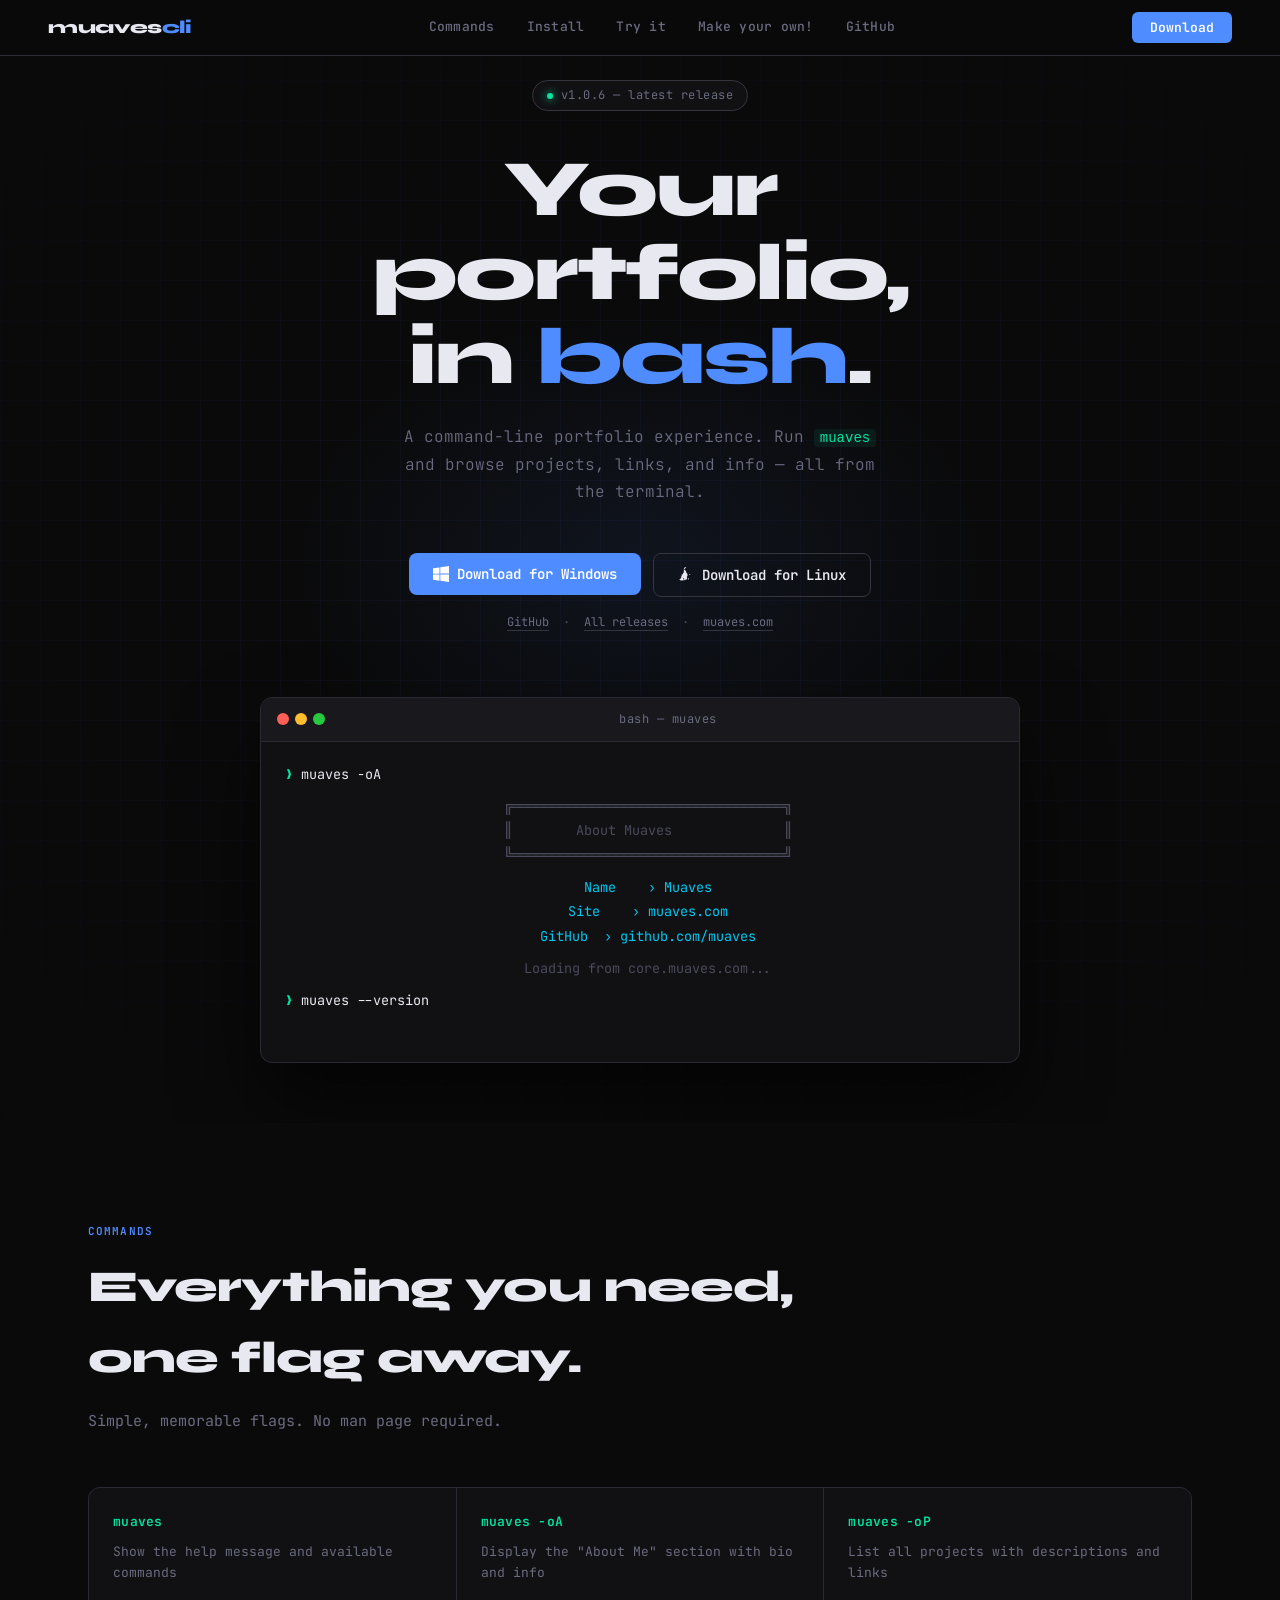
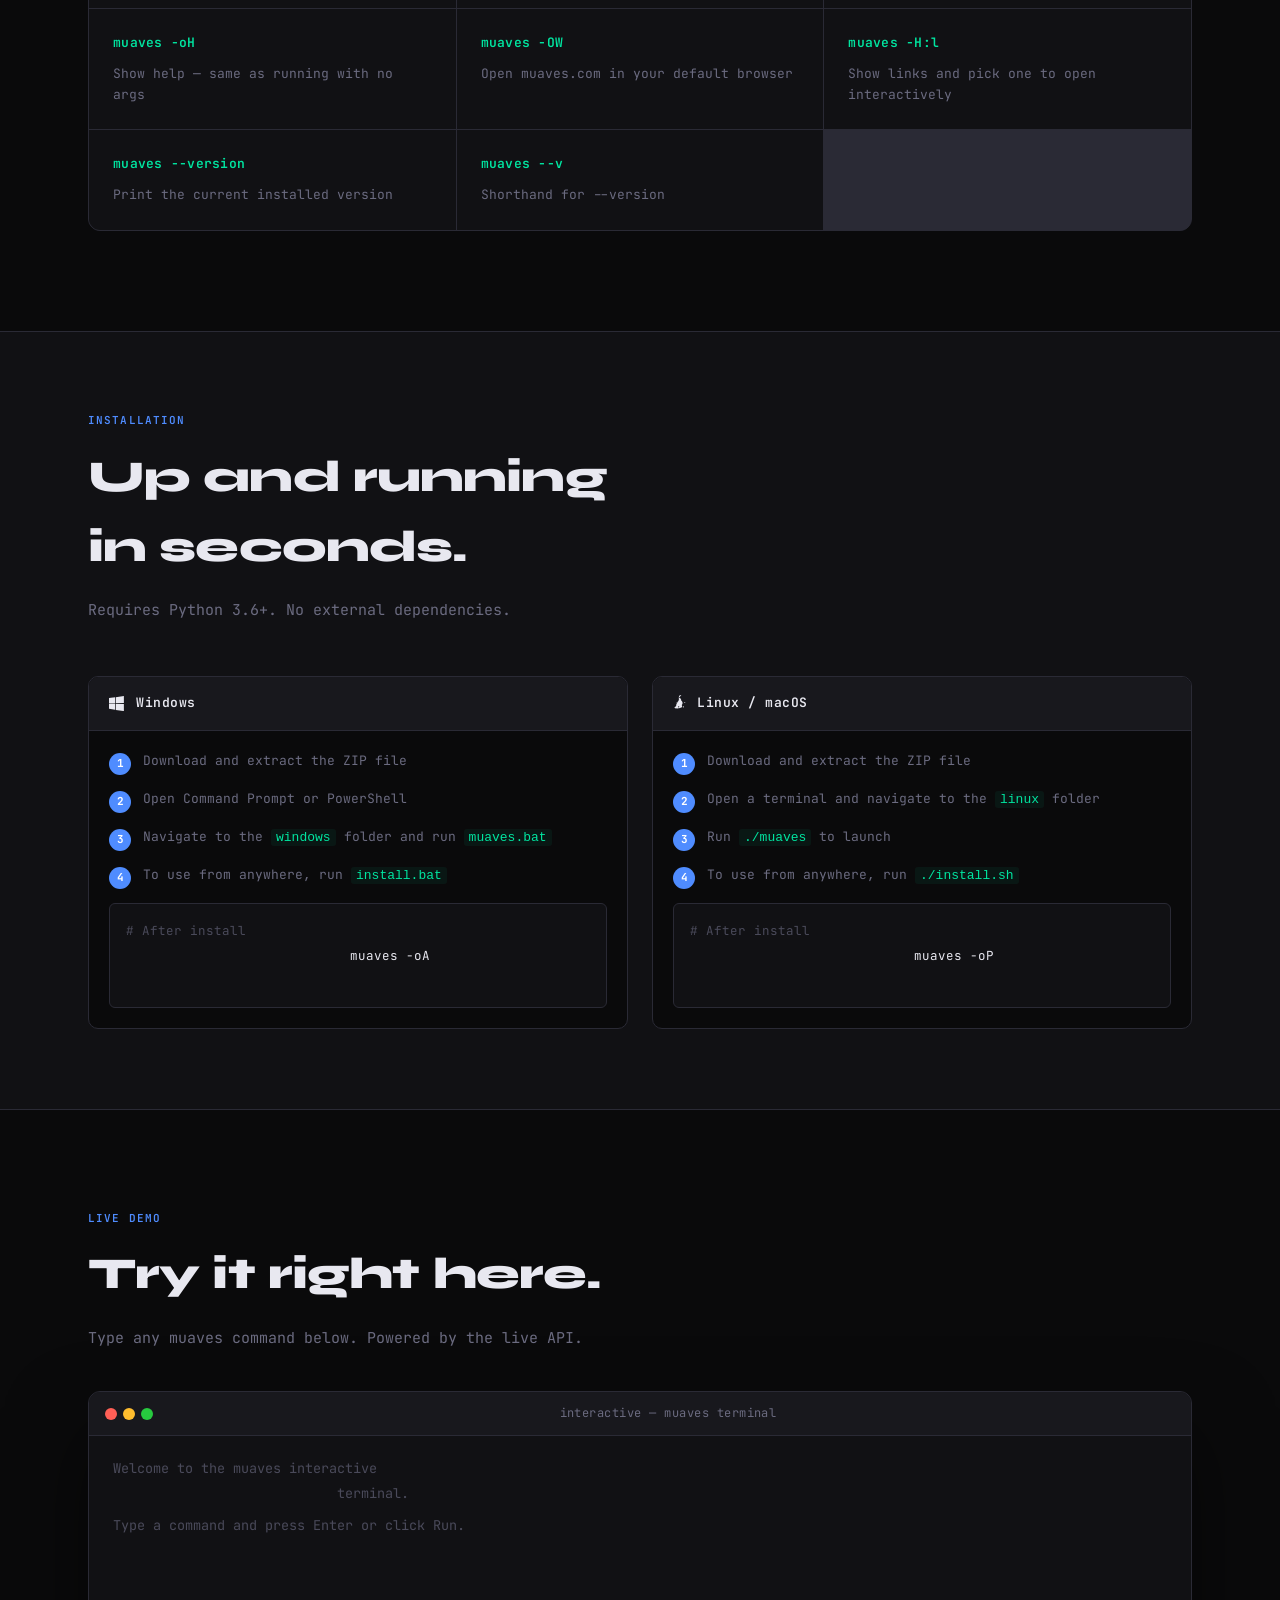
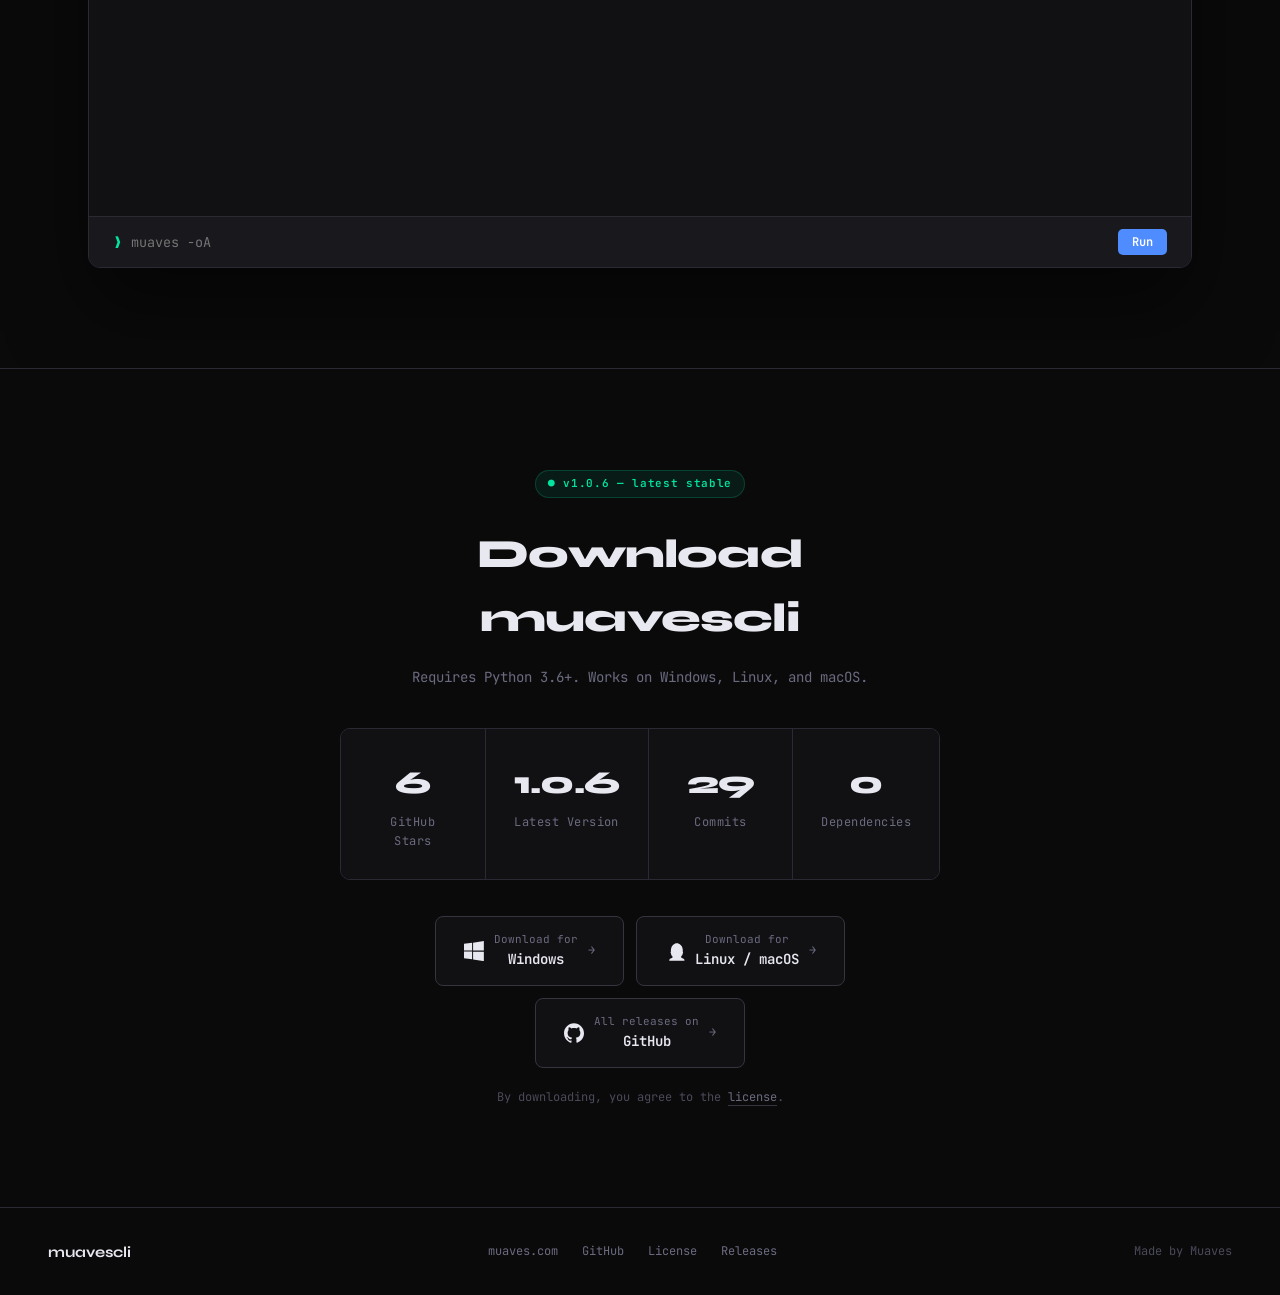
==== commit 3ed0b2c7: "Update index.html" ====
--- a/index.html
+++ b/index.html
@@ -888,13 +888,7 @@
                     </button>
                     
                 </a>
-                <a href="maker.html"
-                    download>
-                    <button class="btn-secondary">
-                        Make your own!
-                    </button>
-                    
-                </a>
+               
             </div>
             <p class="hero-note">
                 <a href="https://github.com/Muaves/muavescli" target="_blank">GitHub</a> &nbsp;·&nbsp;
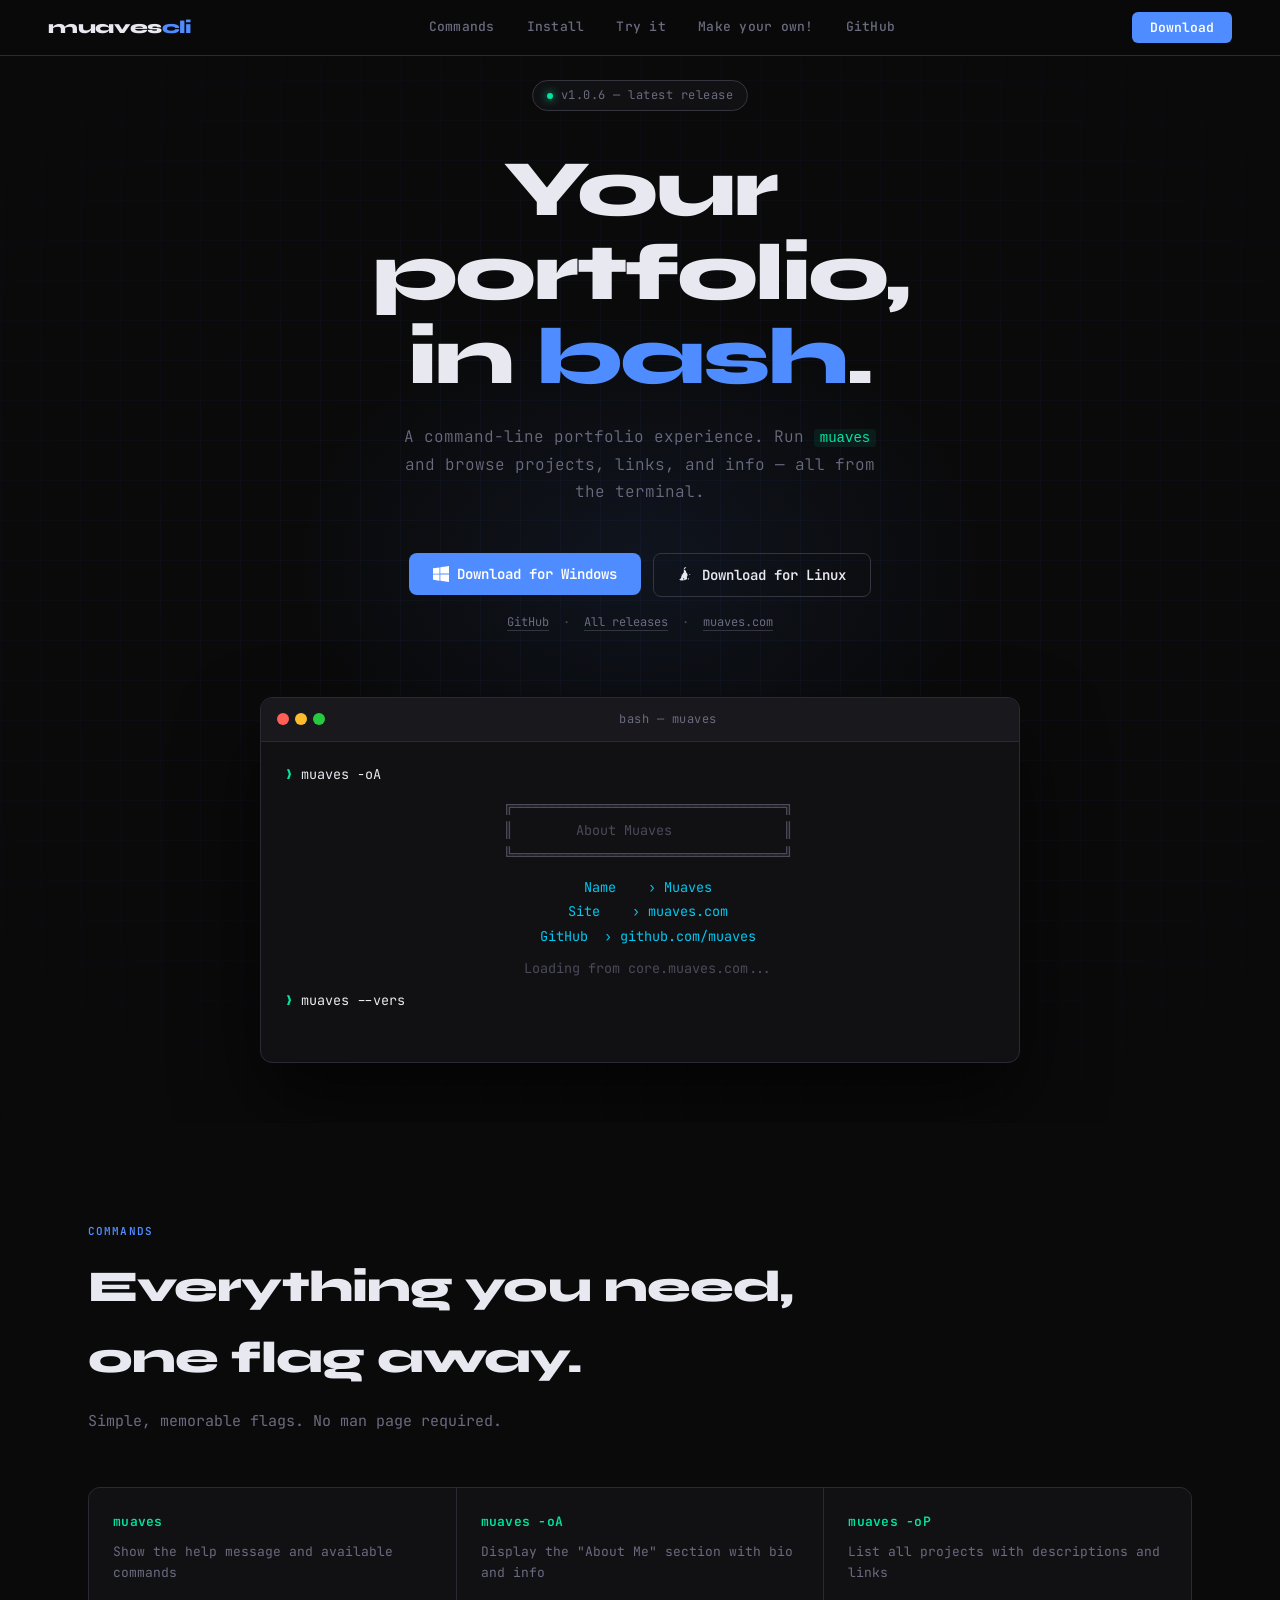
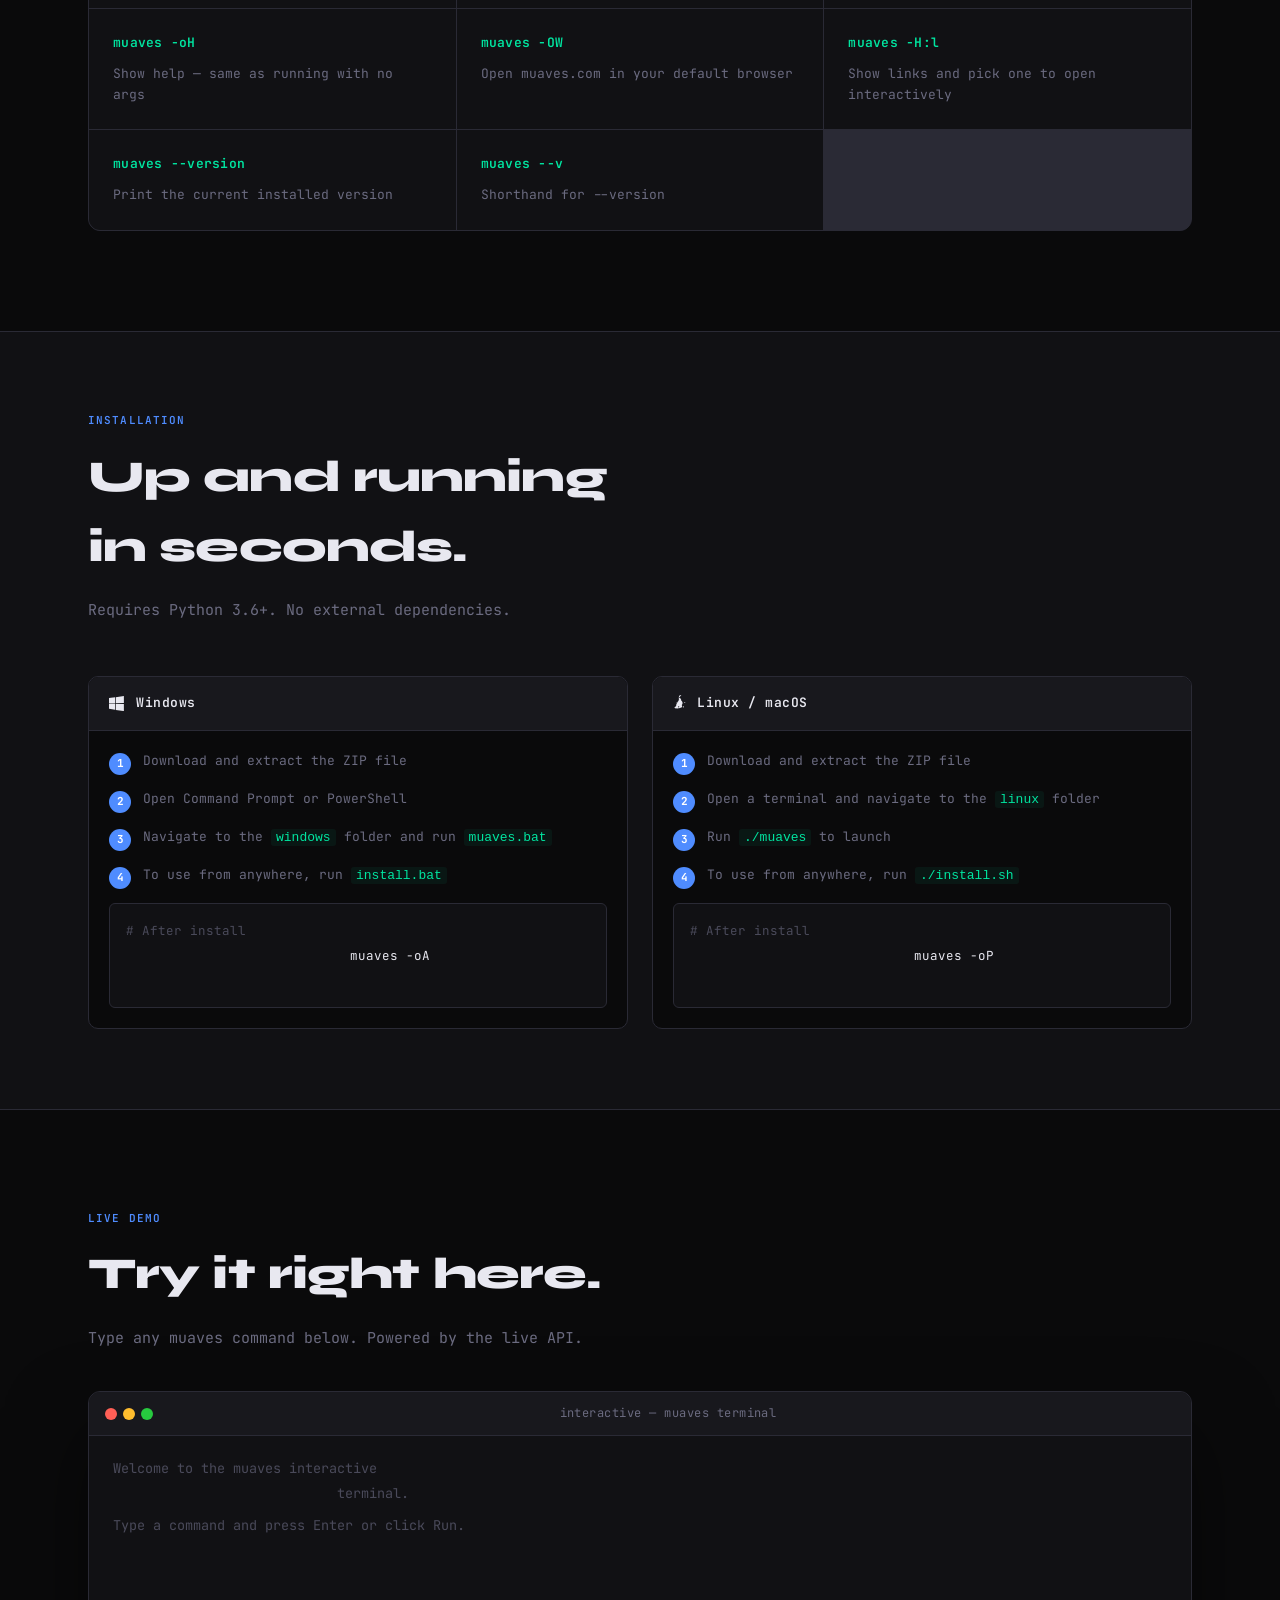
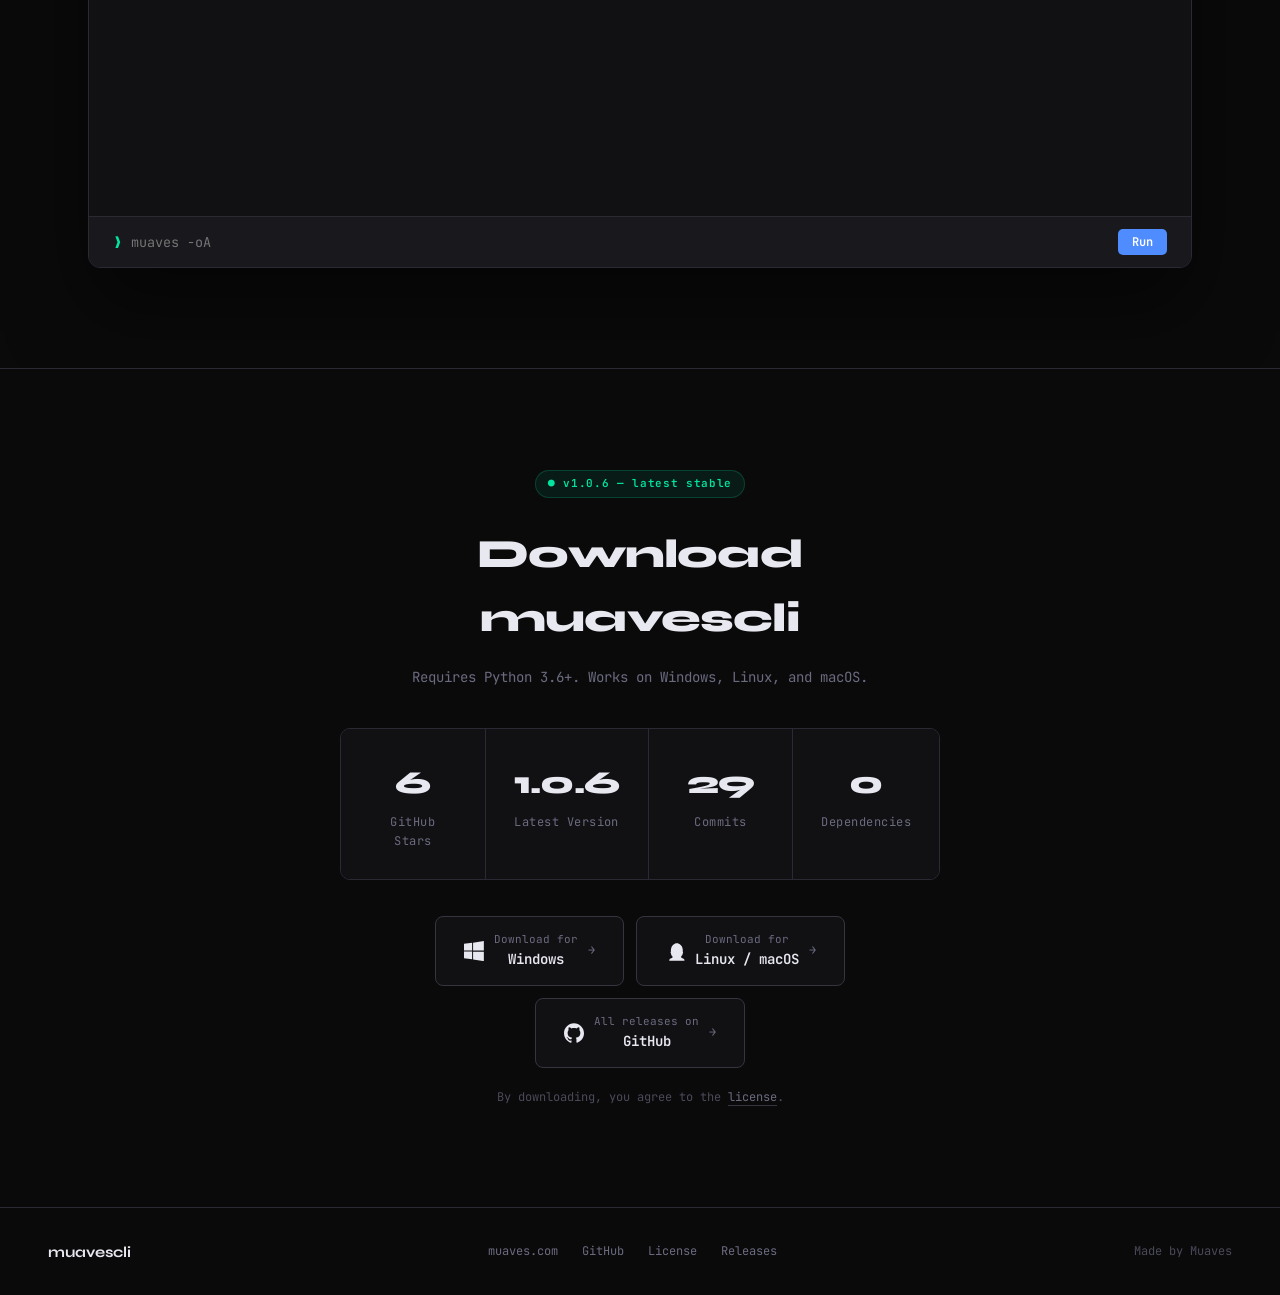
==== commit 22c2e4e9: "Update index.html" ====
--- a/index.html
+++ b/index.html
@@ -7,9 +7,16 @@
     <title>muaves — portfolio in bash</title>
     <link rel="preconnect" href="https://fonts.googleapis.com">
     <link rel="preconnect" href="https://fonts.gstatic.com" crossorigin>
+    <link rel="stylesheet" href="https://muaves.com/cookies/cookie.css">
     <link
         href="https://fonts.googleapis.com/css2?family=JetBrains+Mono:wght@300;400;500;600;700&family=Syne:wght@400;500;600;700;800&display=swap"
         rel="stylesheet">
+    <script async src="https://www.googletagmanager.com/gtag/js?id=G-3K03LYDK01"></script>
+<script>
+  window.dataLayer = window.dataLayer || [];
+  function gtag(){dataLayer.push(arguments);}
+  gtag('js', new Date());
+</script>
     <style>
         *,
         *::before,
@@ -840,7 +847,8 @@
 </head>
 
 <body>
-
+<div id="cookie-placeholder"></div>
+<script src="https://muaves.com/cookies/cookie.js"></script>
     <nav>
         <div class="nav-brand">muaves<span>cli</span></div>
         <div class="nav-links">
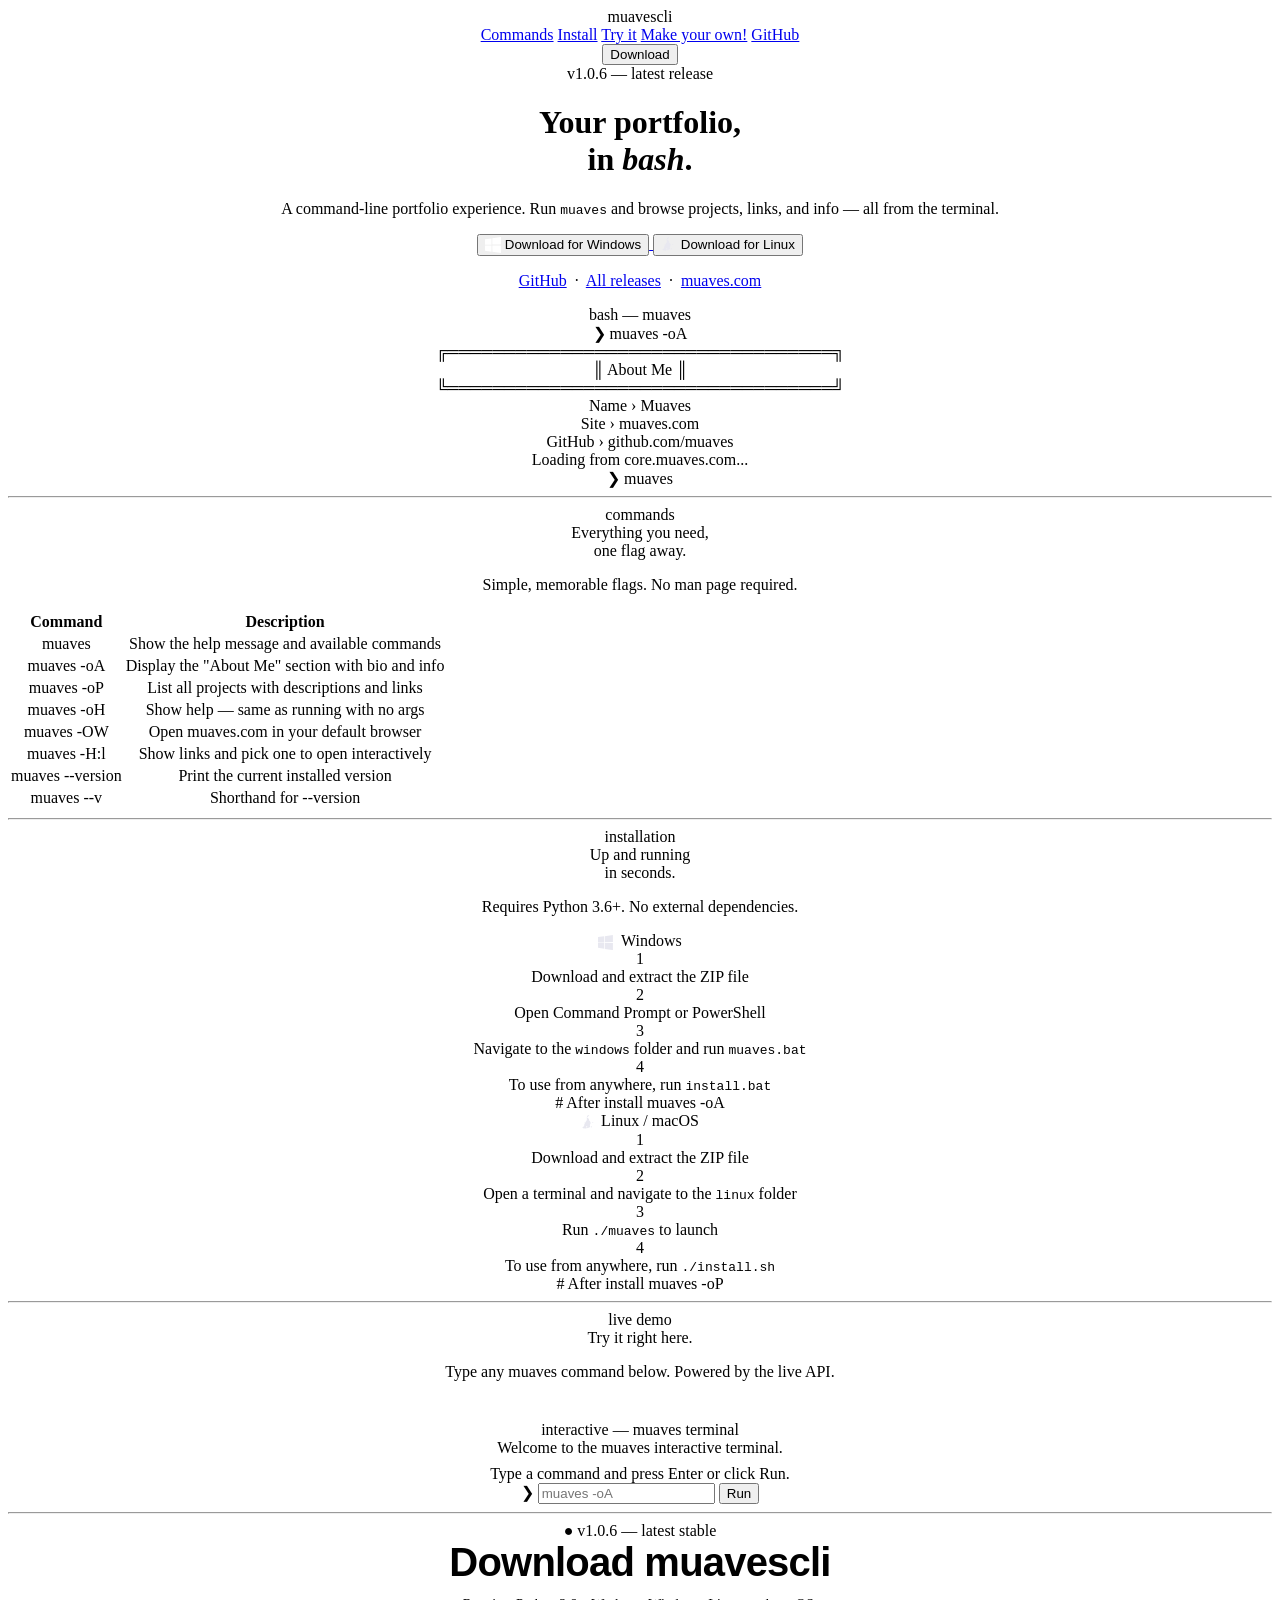
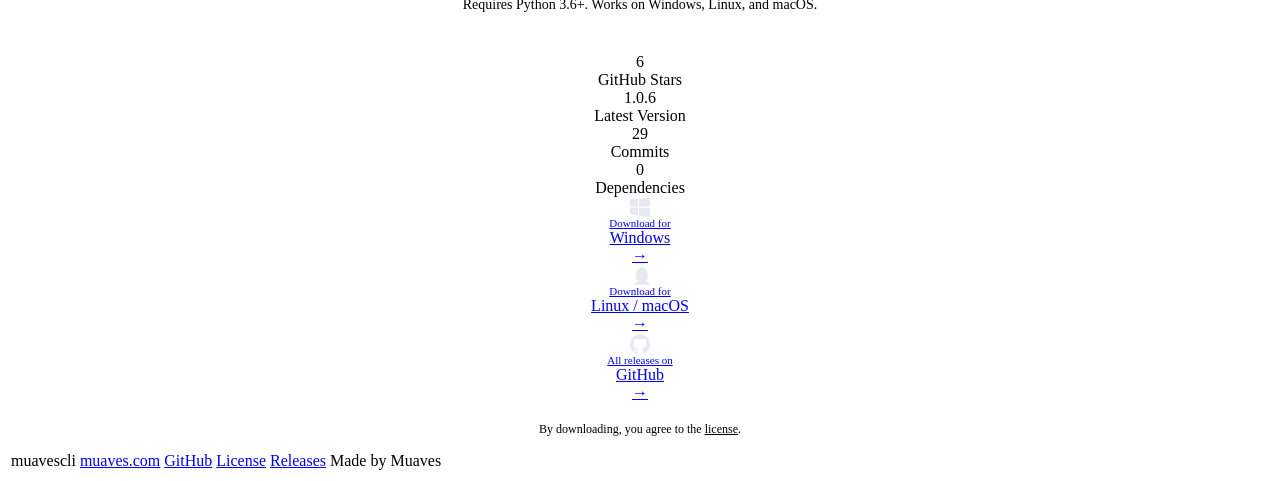
==== commit f323da79: "Added news" ====
--- a/index.html
+++ b/index.html
@@ -5,850 +5,20 @@
     <meta charset="UTF-8">
     <meta name="viewport" content="width=device-width, initial-scale=1.0">
     <title>muaves — portfolio in bash</title>
-    <link rel="preconnect" href="https://fonts.googleapis.com">
-    <link rel="preconnect" href="https://fonts.gstatic.com" crossorigin>
     <link rel="stylesheet" href="https://muaves.com/cookies/cookie.css">
-    <link
-        href="https://fonts.googleapis.com/css2?family=JetBrains+Mono:wght@300;400;500;600;700&family=Syne:wght@400;500;600;700;800&display=swap"
-        rel="stylesheet">
     <script async src="https://www.googletagmanager.com/gtag/js?id=G-3K03LYDK01"></script>
-<script>
-  window.dataLayer = window.dataLayer || [];
-  function gtag(){dataLayer.push(arguments);}
-  gtag('js', new Date());
-</script>
-    <style>
-        *,
-        *::before,
-        *::after {
-            box-sizing: border-box;
-            margin: 0;
-            padding: 0
-        }
-
-        :root {
-            --bg: #0a0a0b;
-            --bg2: #111114;
-            --bg3: #18181d;
-            --surface: #1e1e24;
-            --border: #2a2a35;
-            --border2: #35353f;
-            --accent: #4f8cff;
-            --accent2: #7c5cfc;
-            --accent3: #00e5a0;
-            --text: #e8e8f0;
-            --muted: #6b6b80;
-            --muted2: #4a4a5a;
-            --green: #00e5a0;
-            --yellow: #f0c040;
-            --red: #ff5566;
-            --cyan: #00c8f0;
-        }
-
-        html {
-            scroll-behavior: smooth
-        }
-
-        body {
-            background: var(--bg);
-            color: var(--text);
-            font-family: 'JetBrains Mono', monospace;
-            overflow-x: hidden;
-            line-height: 1.6;
-        }
-
-        ::selection {
-            background: rgba(79, 140, 255, .3);
-            color: var(--text)
-        }
-
-        a {
-            color: inherit;
-            text-decoration: none
-        }
-
-        nav {
-            position: fixed;
-            top: 0;
-            left: 0;
-            right: 0;
-            z-index: 100;
-            display: flex;
-            align-items: center;
-            justify-content: space-between;
-            padding: 0 48px;
-            height: 56px;
-            background: rgba(10, 10, 11, .85);
-            backdrop-filter: blur(20px);
-            border-bottom: 1px solid var(--border);
-        }
-
-        .nav-brand {
-            font-family: 'Syne', sans-serif;
-            font-weight: 800;
-            font-size: 18px;
-            letter-spacing: -0.02em;
-            color: var(--text);
-        }
-
-        .nav-brand span {
-            color: var(--accent)
-        }
-
-        .nav-links {
-            display: flex;
-            gap: 32px;
-            align-items: center
-        }
-
-        .nav-links a {
-            font-size: 13px;
-            font-weight: 500;
-            color: var(--muted);
-            transition: color .2s;
-            letter-spacing: .02em;
-        }
-
-        .nav-links a:hover {
-            color: var(--text)
-        }
-
-        .nav-dl {
-            background: var(--accent);
-            color: #fff;
-            padding: 7px 18px;
-            border-radius: 6px;
-            font-size: 13px;
-            font-weight: 600;
-            transition: background .2s, transform .15s;
-            cursor: pointer;
-            border: none;
-            font-family: 'JetBrains Mono', monospace;
-        }
-
-        .nav-dl:hover {
-            background: #3a76e8;
-            transform: translateY(-1px)
-        }
-
-        .hero {
-            min-height: 100vh;
-            display: flex;
-            flex-direction: column;
-            align-items: center;
-            justify-content: center;
-            padding: 80px 24px 60px;
-            position: relative;
-            overflow: hidden;
-        }
-
-        .hero-grid {
-            position: absolute;
-            inset: 0;
-            background-image:
-                linear-gradient(rgba(79, 140, 255, .04) 1px, transparent 1px),
-                linear-gradient(90deg, rgba(79, 140, 255, .04) 1px, transparent 1px);
-            background-size: 40px 40px;
-            mask-image: radial-gradient(ellipse 80% 70% at 50% 50%, black 30%, transparent 100%);
-        }
-
-        .hero-glow {
-            position: absolute;
-            width: 700px;
-            height: 500px;
-            background: radial-gradient(ellipse, rgba(79, 140, 255, .08) 0%, transparent 70%);
-            top: 50%;
-            left: 50%;
-            transform: translate(-50%, -50%);
-            pointer-events: none;
-        }
-
-        .hero-content {
-            position: relative;
-            text-align: center;
-            max-width: 760px
-        }
-
-        .hero-tag {
-            display: inline-flex;
-            align-items: center;
-            gap: 8px;
-            border: 1px solid var(--border2);
-            background: var(--bg2);
-            padding: 5px 14px;
-            border-radius: 100px;
-            font-size: 12px;
-            color: var(--muted);
-            margin-bottom: 36px;
-            letter-spacing: .04em;
-        }
-
-        .hero-tag .dot {
-            width: 6px;
-            height: 6px;
-            border-radius: 50%;
-            background: var(--green);
-            box-shadow: 0 0 8px var(--green)
-        }
-
-        h1 {
-            font-family: 'Syne', sans-serif;
-            font-size: clamp(42px, 7vw, 80px);
-            font-weight: 800;
-            line-height: 1.05;
-            letter-spacing: -0.03em;
-            margin-bottom: 24px;
-        }
-
-        h1 em {
-            font-style: normal;
-            color: var(--accent)
-        }
-
-        .hero-sub {
-            font-size: 16px;
-            color: var(--muted);
-            max-width: 480px;
-            margin: 0 auto 48px;
-            line-height: 1.7;
-            font-weight: 300;
-        }
-
-        .hero-sub code {
-            color: var(--accent3);
-            background: rgba(0, 229, 160, .08);
-            padding: 1px 6px;
-            border-radius: 4px;
-            font-size: 14px;
-        }
-
-        .btn-row {
-            display: flex;
-            gap: 12px;
-            justify-content: center;
-            flex-wrap: wrap;
-            margin-bottom: 16px
-        }
-
-        .btn-primary {
-            display: flex;
-            align-items: center;
-            gap: 8px;
-            background: var(--accent);
-            color: #fff;
-            padding: 12px 24px;
-            border-radius: 8px;
-            font-size: 14px;
-            font-weight: 600;
-            transition: all .2s;
-            cursor: pointer;
-            border: none;
-            font-family: 'JetBrains Mono', monospace;
-        }
-
-        .btn-primary:hover {
-            background: #3a76e8;
-            transform: translateY(-2px);
-            box-shadow: 0 8px 24px rgba(79, 140, 255, .3)
-        }
-
-        .btn-secondary {
-            display: flex;
-            align-items: center;
-            gap: 8px;
-            background: transparent;
-            color: var(--text);
-            padding: 12px 24px;
-            border-radius: 8px;
-            font-size: 14px;
-            font-weight: 600;
-            border: 1px solid var(--border2);
-            transition: all .2s;
-            cursor: pointer;
-            font-family: 'JetBrains Mono', monospace;
-        }
-
-        .btn-secondary:hover {
-            border-color: var(--accent);
-            color: var(--accent);
-            transform: translateY(-2px)
-        }
-
-        .btn-icon {
-            font-size: 16px
-        }
-
-        .hero-note {
-            font-size: 12px;
-            color: var(--muted2);
-            margin-top: 4px
-        }
-
-        .hero-note a {
-            color: var(--muted);
-            border-bottom: 1px solid var(--border2);
-            transition: color .2s
-        }
-
-        .hero-note a:hover {
-            color: var(--accent)
-        }
-
-        .terminal-wrap {
-            position: relative;
-            margin-top: 64px;
-            width: 100%;
-            max-width: 860px;
-        }
-
-        .terminal-window {
-            background: var(--bg2);
-            border: 1px solid var(--border);
-            border-radius: 12px;
-            overflow: hidden;
-            box-shadow: 0 40px 80px rgba(0, 0, 0, .6);
-        }
-
-        .terminal-bar {
-            background: var(--bg3);
-            padding: 12px 16px;
-            display: flex;
-            align-items: center;
-            gap: 8px;
-            border-bottom: 1px solid var(--border);
-        }
-
-        .tbar-dots {
-            display: flex;
-            gap: 6px
-        }
-
-        .tbar-dot {
-            width: 12px;
-            height: 12px;
-            border-radius: 50%;
-            cursor: pointer;
-            transition: opacity .2s;
-        }
-
-        .tbar-dot:hover {
-            opacity: .7
-        }
-
-        .tbar-dot.red {
-            background: #ff5f56
-        }
-
-        .tbar-dot.yellow {
-            background: #ffbd2e
-        }
-
-        .tbar-dot.green {
-            background: #27c93f
-        }
-
-        .tbar-title {
-            flex: 1;
-            text-align: center;
-            font-size: 12px;
-            color: var(--muted);
-            letter-spacing: .04em;
-        }
-
-        .terminal-body {
-            padding: 20px 24px;
-            min-height: 320px;
-            font-size: 13.5px;
-            line-height: 1.8;
-            font-family: 'JetBrains Mono', monospace;
-            position: relative;
-        }
-
-        .t-line {
-            display: flex;
-            gap: 8px;
-            flex-wrap: wrap
-        }
-
-        .t-prompt {
-            color: var(--accent3);
-            user-select: none
-        }
-
-        .t-path {
-            color: var(--accent);
-            user-select: none
-        }
-
-        .t-cmd {
-            color: var(--text)
-        }
-
-        .t-output {
-            color: var(--muted);
-            padding-left: 0;
-            white-space: pre-wrap
-        }
-
-        .t-green {
-            color: var(--green)
-        }
-
-        .t-yellow {
-            color: var(--yellow)
-        }
-
-        .t-cyan {
-            color: var(--cyan)
-        }
-
-        .t-accent {
-            color: var(--accent)
-        }
-
-        .t-muted {
-            color: var(--muted2)
-        }
-
-        .t-blank {
-            height: 8px
-        }
-
-        .cursor {
-            display: inline-block;
-            width: 8px;
-            height: 16px;
-            background: var(--text);
-            animation: blink 1.1s step-end infinite;
-            vertical-align: middle;
-            margin-left: 2px;
-        }
-
-        @keyframes blink {
-            50% {
-                opacity: 0
-            }
-        }
-
-        .interactive-terminal {
-            background: var(--bg2);
-            border: 1px solid var(--border);
-            border-radius: 12px;
-            overflow: hidden;
-            box-shadow: 0 40px 80px rgba(0, 0, 0, .5);
-        }
-
-        .interactive-terminal .terminal-body {
-            min-height: 380px;
-            max-height: 440px;
-            overflow-y: auto
-        }
-
-        .t-input-row {
-            display: flex;
-            align-items: center;
-            gap: 8px;
-            padding: 12px 24px;
-            border-top: 1px solid var(--border);
-            background: var(--bg3);
-        }
-
-        .t-input {
-            flex: 1;
-            background: transparent;
-            border: none;
-            outline: none;
-            color: var(--text);
-            font-family: 'JetBrains Mono', monospace;
-            font-size: 13.5px;
-            caret-color: var(--accent3);
-        }
-
-        .t-submit {
-            background: var(--accent);
-            color: #fff;
-            border: none;
-            padding: 5px 14px;
-            border-radius: 5px;
-            font-family: 'JetBrains Mono', monospace;
-            font-size: 12px;
-            font-weight: 600;
-            cursor: pointer;
-            transition: background .2s;
-        }
-
-        .t-submit:hover {
-            background: #3a76e8
-        }
-
-        section {
-            padding: 100px 48px;
-            max-width: 1200px;
-            margin: 0 auto
-        }
-
-        .section-label {
-            font-size: 11px;
-            letter-spacing: .1em;
-            color: var(--accent);
-            text-transform: uppercase;
-            margin-bottom: 12px;
-            font-weight: 600;
-        }
-
-        .section-title {
-            font-family: 'Syne', sans-serif;
-            font-size: clamp(28px, 4vw, 44px);
-            font-weight: 800;
-            letter-spacing: -0.02em;
-            margin-bottom: 16px;
-        }
-
-        .section-sub {
-            font-size: 15px;
-            color: var(--muted);
-            max-width: 500px;
-            line-height: 1.7
-        }
-
-        .commands-grid {
-            display: grid;
-            grid-template-columns: repeat(auto-fill, minmax(280px, 1fr));
-            gap: 1px;
-            background: var(--border);
-            border: 1px solid var(--border);
-            border-radius: 12px;
-            overflow: hidden;
-            margin-top: 52px;
-        }
-
-        .cmd-card {
-            background: var(--bg2);
-            padding: 24px;
-            transition: background .2s;
-        }
-
-        .cmd-card:hover {
-            background: var(--bg3)
-        }
-
-        .cmd-code {
-            font-size: 13px;
-            font-weight: 600;
-            color: var(--accent3);
-            margin-bottom: 10px;
-            letter-spacing: .02em;
-        }
-
-        .cmd-desc {
-            font-size: 13px;
-            color: var(--muted);
-            line-height: 1.6
-        }
-
-        .install-section {
-            background: var(--bg2);
-            border-top: 1px solid var(--border);
-            border-bottom: 1px solid var(--border)
-        }
-
-        .install-section section {
-            padding: 80px 48px
-        }
-
-        .install-grid {
-            display: grid;
-            grid-template-columns: 1fr 1fr;
-            gap: 24px;
-            margin-top: 52px;
-        }
-
-        .install-card {
-            background: var(--bg);
-            border: 1px solid var(--border);
-            border-radius: 10px;
-            overflow: hidden;
-        }
-
-        .install-card-header {
-            padding: 16px 20px;
-            background: var(--bg3);
-            border-bottom: 1px solid var(--border);
-            font-size: 13px;
-            font-weight: 600;
-            letter-spacing: .04em;
-            display: flex;
-            align-items: center;
-            gap: 8px;
-        }
-
-        .install-card-body {
-            padding: 20px
-        }
-
-        .code-block {
-            background: var(--bg2);
-            border: 1px solid var(--border);
-            border-radius: 6px;
-            padding: 14px 16px;
-            font-size: 12.5px;
-            color: var(--muted);
-            line-height: 2;
-            white-space: pre;
-            overflow-x: auto;
-        }
-
-        .code-block .cmd {
-            color: var(--text)
-        }
-
-        .code-block .comment {
-            color: var(--muted2)
-        }
-
-        .code-block .path {
-            color: var(--accent)
-        }
-
-        .install-step {
-            display: flex;
-            gap: 12px;
-            margin-bottom: 14px;
-            align-items: flex-start;
-        }
-
-        .step-num {
-            width: 22px;
-            height: 22px;
-            min-width: 22px;
-            border-radius: 50%;
-            background: var(--accent);
-            color: #fff;
-            font-size: 11px;
-            font-weight: 700;
-            display: flex;
-            align-items: center;
-            justify-content: center;
-            margin-top: 2px;
-        }
-
-        .step-text {
-            font-size: 13px;
-            color: var(--muted);
-            line-height: 1.6
-        }
-
-        .step-text code {
-            color: var(--accent3);
-            background: rgba(0, 229, 160, .06);
-            padding: 1px 5px;
-            border-radius: 3px
-        }
-
-        .dl-section {
-            text-align: center;
-            padding: 100px 48px;
-            background: var(--bg);
-            border-top: 1px solid var(--border);
-        }
-
-        .dl-inner {
-            max-width: 600px;
-            margin: 0 auto
-        }
-
-        .version-badge {
-            display: inline-flex;
-            align-items: center;
-            gap: 6px;
-            background: rgba(0, 229, 160, .08);
-            border: 1px solid rgba(0, 229, 160, .2);
-            color: var(--green);
-            padding: 4px 12px;
-            border-radius: 100px;
-            font-size: 11px;
-            font-weight: 600;
-            letter-spacing: .06em;
-            margin-bottom: 24px;
-        }
-
-        .dl-btns {
-            display: flex;
-            gap: 12px;
-            justify-content: center;
-            flex-wrap: wrap;
-            margin-top: 36px
-        }
-
-        .dl-btn {
-            display: flex;
-            align-items: center;
-            gap: 10px;
-            border: 1px solid var(--border2);
-            background: var(--bg2);
-            padding: 14px 28px;
-            border-radius: 8px;
-            font-size: 14px;
-            font-weight: 600;
-            transition: all .2s;
-            cursor: pointer;
-            font-family: 'JetBrains Mono', monospace;
-            color: var(--text);
-        }
-
-        .dl-btn:hover {
-            border-color: var(--accent);
-            background: rgba(79, 140, 255, .08);
-            transform: translateY(-2px)
-        }
-
-        .dl-btn .os-icon {
-            width: 20px;
-            height: 20px;
-            display: block;
-            opacity: .85
-        }
-
-        .dl-btn .arrow {
-            color: var(--muted);
-            font-size: 12px;
-            transition: transform .2s
-        }
-
-        .dl-btn:hover .arrow {
-            transform: translateX(3px)
-        }
-
-        .stats-row {
-            display: flex;
-            gap: 0;
-            justify-content: center;
-            border: 1px solid var(--border);
-            border-radius: 10px;
-            overflow: hidden;
-            margin-top: 52px;
-        }
-
-        .stat {
-            flex: 1;
-            padding: 28px;
-            text-align: center;
-            border-right: 1px solid var(--border);
-            background: var(--bg2);
-        }
-
-        .stat:last-child {
-            border-right: none
-        }
-
-        .stat-num {
-            font-family: 'Syne', sans-serif;
-            font-size: 32px;
-            font-weight: 800;
-            color: var(--text);
-            letter-spacing: -0.02em;
-        }
-
-        .stat-label {
-            font-size: 12px;
-            color: var(--muted);
-            margin-top: 4px;
-            letter-spacing: .04em
-        }
-
-        footer {
-            border-top: 1px solid var(--border);
-            padding: 32px 48px;
-            display: flex;
-            align-items: center;
-            justify-content: space-between;
-            font-size: 12px;
-            color: var(--muted);
-        }
-
-        .footer-brand {
-            font-family: 'Syne', sans-serif;
-            font-weight: 700;
-            font-size: 15px;
-            color: var(--text)
-        }
-
-        .footer-links {
-            display: flex;
-            gap: 24px
-        }
-
-        .footer-links a {
-            color: var(--muted);
-            transition: color .2s
-        }
-
-        .footer-links a:hover {
-            color: var(--text)
-        }
-
-        .scroll-fade {
-            opacity: 0;
-            transform: translateY(20px);
-            transition: opacity .6s, transform .6s
-        }
-
-        .scroll-fade.visible {
-            opacity: 1;
-            transform: none
-        }
-
-        @media(max-width:768px) {
-            nav {
-                padding: 0 20px
-            }
-
-            .nav-links {
-                display: none
-            }
-
-            section {
-                padding: 60px 20px
-            }
-
-            .install-grid {
-                grid-template-columns: 1fr
-            }
-
-            .stats-row {
-                flex-direction: column
-            }
-
-            .stat {
-                border-right: none;
-                border-bottom: 1px solid var(--border)
-            }
-
-            .stat:last-child {
-                border-bottom: none
-            }
-
-            footer {
-                flex-direction: column;
-                gap: 16px;
-                padding: 24px 20px;
-                text-align: center
-            }
-
-            .footer-links {
-                justify-content: center
-            }
-
-            .dl-section {
-                padding: 60px 20px
-            }
-        }
-    </style>
+    <script>
+        window.dataLayer = window.dataLayer || [];
+        function gtag() { dataLayer.push(arguments); }
+        gtag('js', new Date());
+    </script>
+    <link rel="stylesheet" href="style.css">
 </head>
 
 <body>
 <div id="cookie-placeholder"></div>
 <script src="https://muaves.com/cookies/cookie.js"></script>
+    <center>
     <nav>
         <div class="nav-brand">muaves<span>cli</span></div>
         <div class="nav-links">
@@ -920,48 +90,31 @@
         </div>
     </div>
 
+    <hr>
     <div id="commands">
         <section class="scroll-fade">
             <div class="section-label">commands</div>
             <div class="section-title">Everything you need,<br>one flag away.</div>
             <p class="section-sub">Simple, memorable flags. No man page required.</p>
-            <div class="commands-grid">
-                <div class="cmd-card">
-                    <div class="cmd-code">muaves</div>
-                    <div class="cmd-desc">Show the help message and available commands</div>
-                </div>
-                <div class="cmd-card">
-                    <div class="cmd-code">muaves -oA</div>
-                    <div class="cmd-desc">Display the "About Me" section with bio and info</div>
-                </div>
-                <div class="cmd-card">
-                    <div class="cmd-code">muaves -oP</div>
-                    <div class="cmd-desc">List all projects with descriptions and links</div>
-                </div>
-                <div class="cmd-card">
-                    <div class="cmd-code">muaves -oH</div>
-                    <div class="cmd-desc">Show help — same as running with no args</div>
-                </div>
-                <div class="cmd-card">
-                    <div class="cmd-code">muaves -OW</div>
-                    <div class="cmd-desc">Open muaves.com in your default browser</div>
-                </div>
-                <div class="cmd-card">
-                    <div class="cmd-code">muaves -H:l</div>
-                    <div class="cmd-desc">Show links and pick one to open interactively</div>
-                </div>
-                <div class="cmd-card">
-                    <div class="cmd-code">muaves --version</div>
-                    <div class="cmd-desc">Print the current installed version</div>
-                </div>
-                <div class="cmd-card">
-                    <div class="cmd-code">muaves --v</div>
-                    <div class="cmd-desc">Shorthand for --version</div>
-                </div>
-            </div>
+            <table>
+                <thead>
+                    <tr><th>Command</th><th>Description</th></tr>
+                </thead>
+                <tbody>
+                    <tr><td>muaves</td><td>Show the help message and available commands</td></tr>
+                    <tr><td>muaves -oA</td><td>Display the "About Me" section with bio and info</td></tr>
+                    <tr><td>muaves -oP</td><td>List all projects with descriptions and links</td></tr>
+                    <tr><td>muaves -oH</td><td>Show help — same as running with no args</td></tr>
+                    <tr><td>muaves -OW</td><td>Open muaves.com in your default browser</td></tr>
+                    <tr><td>muaves -H:l</td><td>Show links and pick one to open interactively</td></tr>
+                    <tr><td>muaves --version</td><td>Print the current installed version</td></tr>
+                    <tr><td>muaves --v</td><td>Shorthand for --version</td></tr>
+                </tbody>
+            </table>
         </section>
     </div>
 
+    <hr>
     <div class="install-section" id="install">
         <section class="scroll-fade">
             <div class="section-label">installation</div>
@@ -1032,6 +185,7 @@
         </section>
     </div>
 
+    <hr>
     <div id="try">
         <section class="scroll-fade">
             <div class="section-label">live demo</div>
@@ -1064,6 +218,7 @@
         </section>
     </div>
 
+    <hr>
     <div class="dl-section scroll-fade" id="download">
         <div class="dl-inner">
             <div class="version-badge">● v1.0.6 — latest stable</div>
@@ -1146,22 +301,25 @@
     </div>
 
     <footer>
-        <div class="footer-brand">muavescli</div>
-        <div class="footer-links">
-            <a href="https://muaves.com" target="_blank">muaves.com</a>
-            <a href="https://github.com/Muaves" target="_blank">GitHub</a>
-            <a href="https://github.com/Muaves/muavescli/blob/main/LICENSE" target="_blank">License</a>
-            <a href="https://github.com/Muaves/muavescli/releases" target="_blank">Releases</a>
-        </div>
-        <div style="color:var(--muted2)">Made by Muaves</div>
+        <table>
+            <tr>
+                <td>muavescli</td>
+                <td><a href="https://muaves.com" target="_blank">muaves.com</a></td>
+                <td><a href="https://github.com/Muaves" target="_blank">GitHub</a></td>
+                <td><a href="https://github.com/Muaves/muavescli/blob/main/LICENSE" target="_blank">License</a></td>
+                <td><a href="https://github.com/Muaves/muavescli/releases" target="_blank">Releases</a></td>
+                <td>Made by Muaves</td>
+            </tr>
+        </table>
     </footer>
+    </center>
 
     <script>
         const heroLines = [
             { type: 'prompt', text: 'muaves -oA' },
             { type: 'blank' },
             { type: 'output', text: '  ╔══════════════════════════════════╗', cls: 't-muted' },
-            { type: 'output', text: '  ║        About Muaves              ║', cls: 't-muted' },
+            { type: 'output', text: '  ║        About Me              ║', cls: 't-muted' },
             { type: 'output', text: '  ╚══════════════════════════════════╝', cls: 't-muted' },
             { type: 'blank' },
             { type: 'output', text: '  Name    › Muaves', cls: 't-cyan' },
--- a/style.css
+++ b/style.css
@@ -0,0 +1,17 @@
+body {
+    background: white;
+    color: black;
+}
+
+center {
+    text-align: center;
+}
+
+hr {
+    display: block;
+    margin: 0.5em auto;
+}
+
+br {
+    display: block;
+}
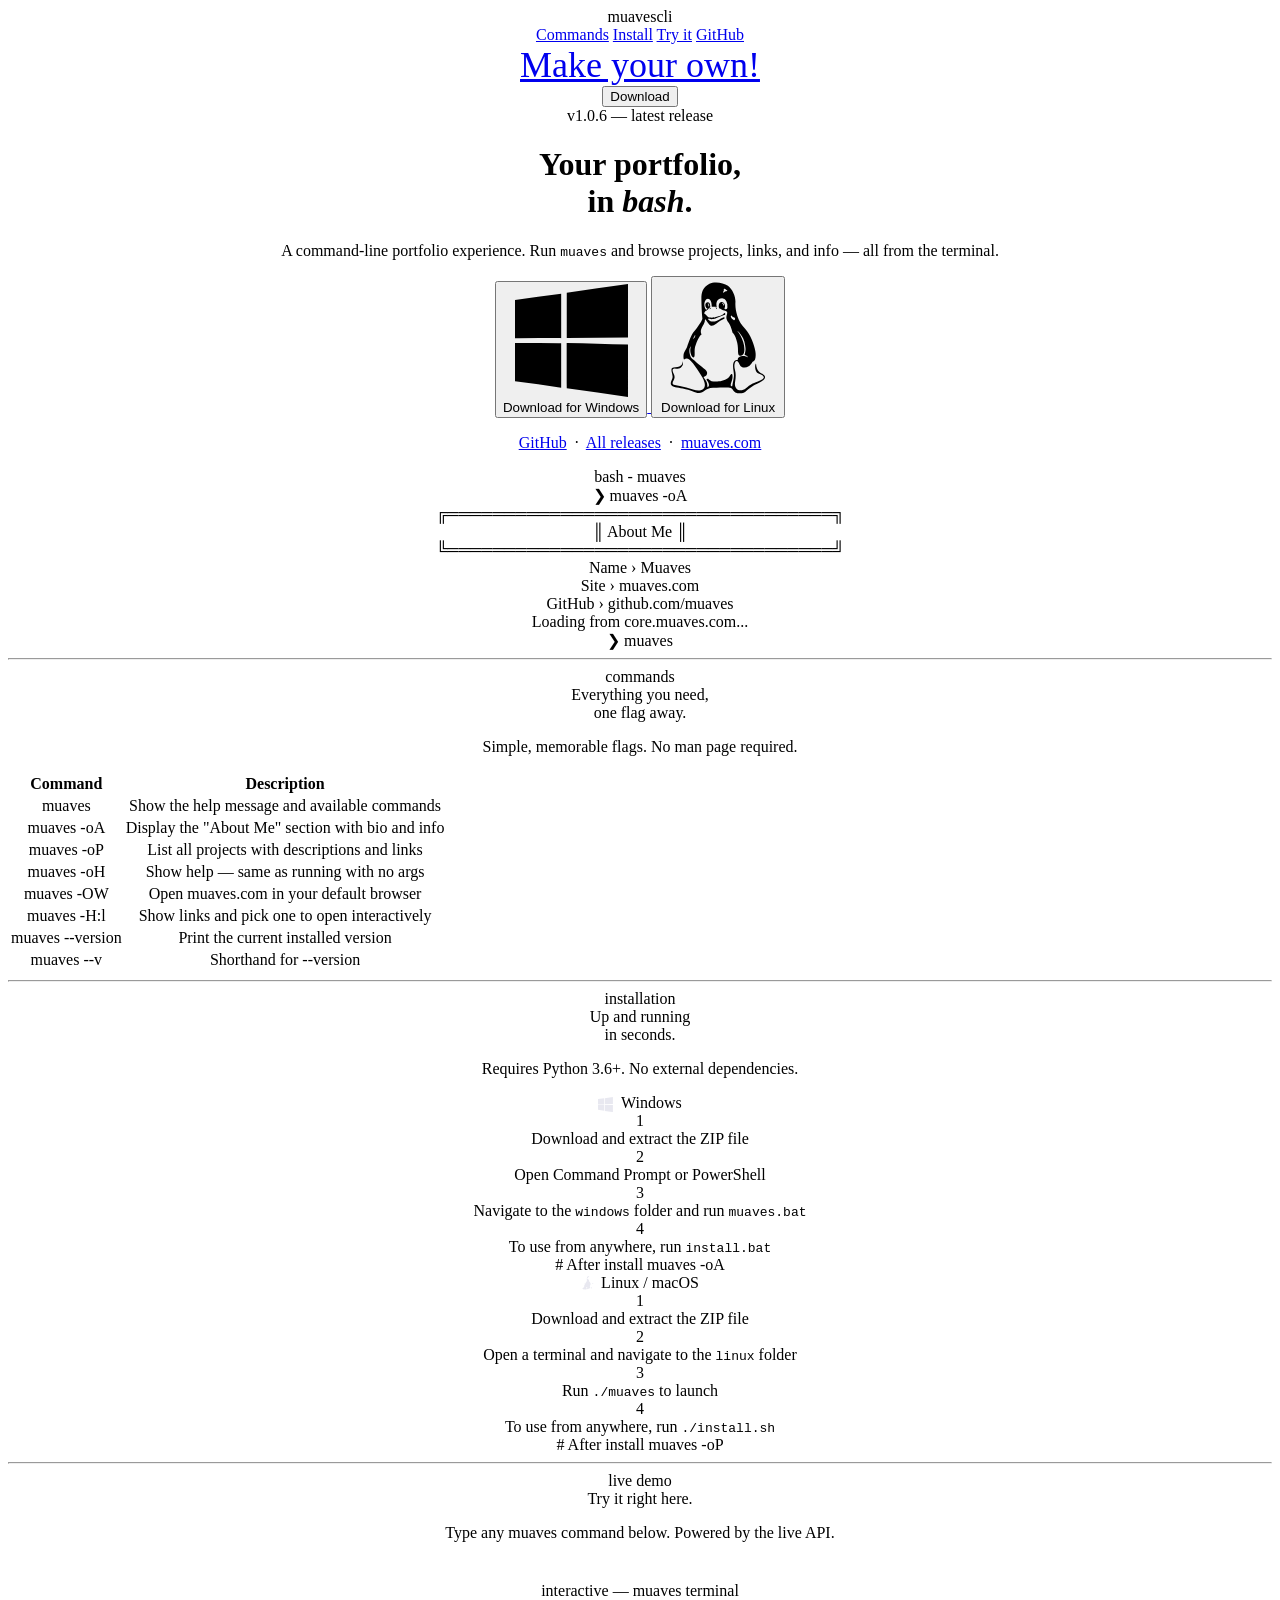
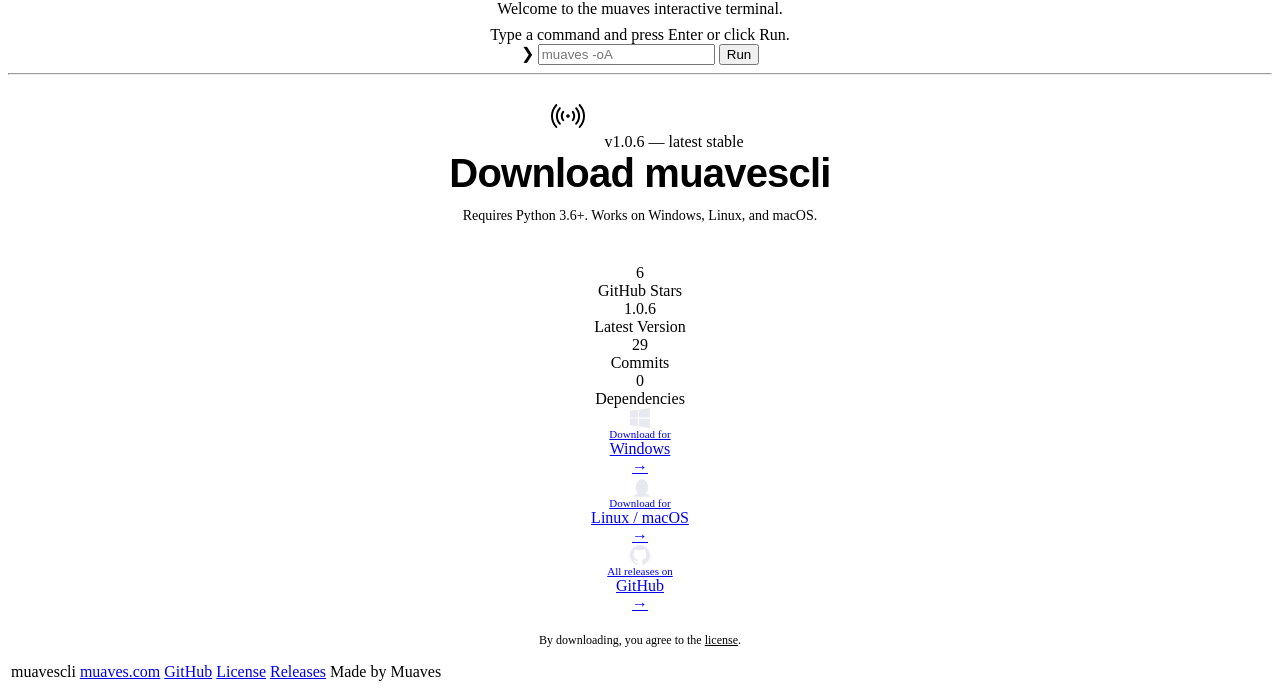
==== commit 9804578b: "Added changes" ====
--- a/index.html
+++ b/index.html
@@ -25,8 +25,9 @@
             <a href="#commands">Commands</a>
             <a href="#install">Install</a>
             <a href="#try">Try it</a>
-             <a href="maker.html">Make your own!</a>
             <a href="https://github.com/Muaves/muavescli" target="_blank">GitHub</a>
+            <br>
+            <a  style="font-size: 36px;" href="maker.html">Make your own!</a>
         </div>
         <a href="https://github.com/Muaves/muavescli/releases/tag/v1.0.6" target="_blank">
             <button class="nav-dl">Download</button>
@@ -50,19 +51,13 @@
                 <a href="https://github.com/Muaves/muavescli/releases/download/v1.0.6/muaves-portfolio-v1.0.6.zip"
                     download>
                     <button class="btn-primary">
-                        <svg width="16" height="16" viewBox="0 0 24 24" fill="#ffffff" style="vertical-align:middle">
-                            <path
-                                d="M0 3.449L9.75 2.1v9.451H0m10.949-9.602L24 0v11.4H10.949M0 12.6h9.75v9.451L0 20.699M10.949 12.6H24V24l-12.9-1.801" />
-                        </svg> Download for Windows
+                        <svg width="113px" height="113px" viewBox="0 0 20 20" version="1.1" xmlns="http://www.w3.org/2000/svg" xmlns:xlink="http://www.w3.org/1999/xlink" fill="#000000"><g id="SVGRepo_bgCarrier" stroke-width="0"></g><g id="SVGRepo_tracerCarrier" stroke-linecap="round" stroke-linejoin="round"></g><g id="SVGRepo_iconCarrier"> <title>windows [#174]</title> <desc>Created with Sketch.</desc> <defs> </defs> <g id="Page-1" stroke="none" stroke-width="1" fill="none" fill-rule="evenodd"> <g id="Dribbble-Light-Preview" transform="translate(-60.000000, -7439.000000)" fill="#000000"> <g id="icons" transform="translate(56.000000, 160.000000)"> <path d="M13.1458647,7289.43426 C13.1508772,7291.43316 13.1568922,7294.82929 13.1619048,7297.46884 C16.7759398,7297.95757 20.3899749,7298.4613 23.997995,7299 C23.997995,7295.84873 24.002005,7292.71146 23.997995,7289.71311 C20.3809524,7289.71311 16.7649123,7289.43426 13.1458647,7289.43426 M4,7289.43526 L4,7296.22153 C6.72581454,7296.58933 9.45162907,7296.94113 12.1724311,7297.34291 C12.1774436,7294.71736 12.1704261,7292.0908 12.1704261,7289.46524 C9.44661654,7289.47024 6.72380952,7289.42627 4,7289.43526 M4,7281.84344 L4,7288.61071 C6.72581454,7288.61771 9.45162907,7288.57673 12.1774436,7288.57973 C12.1754386,7285.96017 12.1754386,7283.34361 12.1724311,7280.72405 C9.44461153,7281.06486 6.71679198,7281.42567 4,7281.84344 M24,7288.47179 C20.3879699,7288.48578 16.7759398,7288.54075 13.1619048,7288.55175 C13.1598997,7285.88921 13.1598997,7283.22967 13.1619048,7280.56914 C16.7689223,7280.01844 20.3839599,7279.50072 23.997995,7279 C24,7282.15826 23.997995,7285.31353 24,7288.47179" id="windows-[#174]"> </path> </g> </g> </g> </g></svg><br> Download for Windows
                     </button>
                 </a>
                 <a href="https://github.com/Muaves/muavescli/releases/download/v1.0.6/muaves-portfolio-v1.0.6.zip"
                     download>
                     <button class="btn-secondary">
-                        <svg width="16" height="16" viewBox="0 0 24 24" fill="#e8e8f0" style="vertical-align:middle">
-                            <path
-                                d="M12.504 0c-.155 0-.315.008-.48.021-4.226.333-3.105 4.807-3.17 6.298-.076 1.092-.3 1.953-1.05 3.02-.885 1.051-2.127 2.75-2.716 4.521-.278.832-.41 1.684-.287 2.489a.424.424 0 00-.11.135c-.26.268-.45.6-.663.839-.199.199-.485.267-.797.4-.313.136-.658.269-.864.544-.163.203-.156.511-.005.824.149.309.443.6.782.74.34.14.604.22.786.24.19.021.394.021.573-.054.147-.065.273-.157.4-.249.27.208.562.338.865.4.617.13 1.29-.048 1.827-.4.236.086.483.143.73.143.333 0 .658-.092.947-.27.25.048.497.067.741.062.487-.014.956-.155 1.332-.428a2.5 2.5 0 00.439-.405c.105.024.211.034.315.026.48-.037.83-.315 1.064-.621.232-.305.37-.685.4-1.1.026-.354-.025-.726-.119-1.055a10.69 10.69 0 00-.327-.982c.205-.228.397-.482.564-.756.44-.731.695-1.565.695-2.448 0-1.18-.455-2.245-1.17-2.983-.3-.306-.636-.544-.98-.726.014-.1.024-.196.027-.293.018-.48-.06-1.009-.27-1.518-.21-.51-.56-.99-1.077-1.368-.518-.378-1.201-.614-2.04-.614zM6.25 10.6c.414 0 .75.336.75.75 0 .415-.336.75-.75.75a.75.75 0 010-1.5zm11.5 0c.414 0 .75.336.75.75 0 .415-.336.75-.75.75a.75.75 0 010-1.5zm-9.25 6.1c.552 0 1 .449 1 1 0 .552-.448 1-1 1s-1-.448-1-1c0-.551.448-1 1-1zm7 0c.552 0 1 .449 1 1 0 .552-.448 1-1 1s-1-.448-1-1c0-.551.448-1 1-1z" />
-                        </svg> Download for Linux
+                        <svg viewBox="0 0 17 17" version="1.1" xmlns="http://www.w3.org/2000/svg" xmlns:xlink="http://www.w3.org/1999/xlink" fill="#000000"><g id="SVGRepo_bgCarrier" stroke-width="0"></g><g id="SVGRepo_tracerCarrier" stroke-linecap="round" stroke-linejoin="round"></g><g id="SVGRepo_iconCarrier"> <path d="M13.849 15.25c-0.509 0.26-1.188 0.832-1.438 1.072-0.188 0.179-0.964 0.269-1.402 0.045-0.509-0.26-0.241-0.671-1.027-0.696-0.393-0.010-0.777-0.010-1.161-0.010-0.339 0.010-0.678 0.027-1.027 0.035-1.178 0.027-1.294 0.787-2.054 0.76-0.518-0.018-1.169-0.429-2.295-0.66-0.786-0.162-1.544-0.205-1.706-0.554-0.16-0.349 0.197-0.741 0.223-1.080 0.027-0.456-0.339-1.072-0.071-1.305 0.232-0.205 0.723-0.054 1.044-0.231 0.339-0.196 0.482-0.349 0.482-0.768 0.125 0.427-0.009 0.775-0.286 0.945-0.17 0.107-0.482 0.161-0.742 0.135-0.205-0.019-0.33 0.008-0.384 0.089-0.080 0.098-0.054 0.277 0.045 0.509 0.098 0.232 0.214 0.384 0.196 0.669-0.009 0.286-0.33 0.626-0.276 0.867 0.018 0.090 0.107 0.17 0.33 0.232 0.357 0.098 1.009 0.196 1.643 0.349 0.706 0.178 1.438 0.499 1.894 0.437 1.357-0.188 0.58-1.643 0.366-1.99-1.152-1.805-1.911-2.983-2.518-2.519-0.152 0.125-0.161-0.304-0.152-0.474 0.027-0.59 0.322-0.803 0.5-1.259 0.339-0.867 0.598-1.857 1.116-2.366 0.387-0.501 0.994-1.313 1.111-1.741-0.099-0.929-0.126-1.911-0.143-2.767-0.018-0.92 0.125-1.725 1.161-2.286 0.249-0.135 0.579-0.188 0.928-0.188 0.616-0.010 1.303 0.17 1.741 0.491 0.697 0.518 1.134 1.616 1.081 2.401-0.036 0.616 0.071 1.25 0.268 1.911 0.232 0.777 0.599 1.321 1.188 1.946 0.706 0.75 1.259 2.223 1.42 3.16 0.143 0.877-0.054 1.421-0.241 1.448-0.286 0.043-0.464 0.945-1.357 0.91-0.571-0.027-0.625-0.366-0.786-0.661-0.259-0.455-0.518-0.312-0.616 0.17-0.054 0.241-0.019 0.599 0.062 0.865 0.161 0.563 0.107 1.090 0.009 1.742-0.188 1.232 0.866 1.464 1.572 0.874 0.696-0.579 0.848-0.669 1.723-0.973 1.33-0.456 0.884-0.857 0.169-1.098-0.643-0.215-0.669-1.296-0.438-1.501 0.054 1.161 0.661 1.331 0.911 1.491 1.098 0.681-0.411 1.244-1.063 1.574zM12.349 10.938c0.241-0.805 0.134-1.125-0.026-1.885-0.125-0.571-0.652-1.349-1.063-1.589 0.107 0.089 0.304 0.348 0.509 0.74 0.357 0.671 0.714 1.661 0.482 2.483-0.089 0.32-0.303 0.365-0.446 0.374-0.625 0.072-0.259-0.75-0.518-1.865-0.295-1.251-0.598-1.34-0.669-1.438-0.368-1.624-0.769-1.463-0.886-2.070-0.098-0.545 0.474-0.991-0.303-1.143-0.241-0.045-0.58-0.286-0.714-0.304-0.134-0.017-0.206-0.902 0.294-0.929 0.491-0.036 0.581 0.554 0.491 0.787-0.142 0.231 0.009 0.321 0.251 0.24 0.196-0.062 0.071-0.58 0.116-0.651-0.125-0.75-0.438-0.857-0.759-0.92-1.233 0.098-0.679 1.456-0.804 1.331-0.179-0.188-0.696-0.018-0.696-0.135 0.009-0.696-0.224-1.098-0.545-1.107-0.357-0.009-0.5 0.491-0.518 0.776-0.027 0.268 0.152 0.832 0.286 0.787 0.089-0.027 0.241-0.206 0.080-0.196-0.080 0-0.205-0.197-0.223-0.429-0.009-0.233 0.081-0.465 0.384-0.456 0.348 0.009 0.348 0.705 0.312 0.732-0.115 0.080-0.259 0.233-0.277 0.259-0.115 0.188-0.338 0.24-0.428 0.322-0.152 0.16-0.187 0.339-0.071 0.401 0.41 0.232 0.276 0.499 0.848 0.519 0.375 0.018 0.651-0.054 0.911-0.134 0.196-0.062 0.831-0.196 0.964-0.429 0.062-0.098 0.134-0.098 0.178-0.071 0.089 0.044 0.107 0.214-0.116 0.268-0.312 0.090-0.625 0.26-0.91 0.367-0.277 0.115-0.366 0.16-0.625 0.204-0.589 0.107-1.026-0.214-0.634 0.17 0.134 0.125 0.259 0.205 0.598 0.197 0.75-0.027 1.581-0.93 1.661-0.528 0.017 0.089-0.233 0.196-0.429 0.295-0.696 0.339-1.187 1.018-1.634 0.785-0.402-0.214-0.803-1.206-0.795-0.758 0.009 0.687-0.902 1.294-0.482 2.080-0.277 0.070-0.893 1.384-0.982 2.062-0.054 0.393 0.036 0.875-0.063 1.143-0.134 0.393-0.741-0.375-0.544-1.312 0.035-0.16 0-0.197-0.045-0.115-0.241 0.437-0.107 1.053 0.089 1.481 0.081 0.188 0.286 0.268 0.438 0.429 0.312 0.356 1.544 1.268 1.759 1.491 0.277 0.259 0.197 0.865-0.375 0.928 0.295 0.554 0.58 0.608 0.572 1.509 0.339-0.178 0.206-0.571 0.062-0.82-0.099-0.18-0.223-0.26-0.197-0.304 0.018-0.027 0.197-0.18 0.295-0.062 0.303 0.339 0.875 0.401 1.482 0.321 0.616-0.072 1.277-0.286 1.58-0.777 0.143-0.232 0.241-0.312 0.304-0.268 0.071 0.035 0.099 0.196 0.089 0.464-0.009 0.286-0.125 0.581-0.205 0.822-0.081 0.277-0.107 0.464 0.161 0.474 0.071-0.501 0.214-0.992 0.25-1.492 0.045-0.571-0.366-1.624 0.081-2.152 0.116-0.143 0.258-0.16 0.455-0.16 0.026-0.715 1.125-0.66 1.491-0.366 0-0.162-0.348-0.313-0.491-0.376zM5.063 8.367c-0.063 0.115-0.223 0.204-0.099 0.223 0.045 0.009 0.17-0.1 0.224-0.223 0.044-0.152 0.089-0.233 0.018-0.26-0.081-0.026-0.063 0.134-0.143 0.26zM7.107 3.527c-0.107-0.027-0.089 0.133-0.035 0.116 0.036 0 0.081 0.054 0.062 0.134-0.018 0.107-0.009 0.18 0.072 0.18 0.009 0 0.026 0 0.026-0.027 0.037-0.225-0.071-0.385-0.125-0.403zM7.349 4.348c-0.089 0.009-0.072-0.197 0.214-0.179-0.179 0.018-0.116 0.179-0.214 0.179zM8.081 4.196c0.259-0.115 0.348 0.063 0.259 0.099-0.090 0.026-0.099-0.144-0.259-0.099zM9.161 3.473c-0.116 0.010-0.080 0.062-0.026 0.080 0.071 0.020 0.143 0.144 0.161 0.277 0 0.018 0.089-0.018 0.089-0.045 0.008-0.213-0.179-0.32-0.224-0.312zM9.679 1.545c-0.071-0.072-0.143-0.135-0.214-0.135-0.179 0.018-0.090 0.205-0.116 0.295-0.036 0.098-0.169 0.179-0.080 0.25 0.081 0.062 0.134-0.098 0.304-0.16 0.044-0.019 0.25 0.008 0.294-0.090 0.008-0.045-0.107-0.098-0.188-0.16zM10.67 5.49c-0.169-0.106-0.205-0.285-0.267-0.223-0.188 0.205 0.232 0.634 0.41 0.671 0.107 0.018 0.188-0.126 0.161-0.251-0.036-0.169-0.161-0.107-0.304-0.197z" fill="#000000"></path> </g></svg> Download for Linux
                     </button>
                     
                 </a>
@@ -82,7 +77,7 @@
                             <div class="tbar-dot yellow"></div>
                             <div class="tbar-dot green"></div>
                         </div>
-                        <div class="tbar-title">bash — muaves</div>
+                        <div class="tbar-title">bash - muaves</div>
                     </div>
                     <div class="terminal-body" id="hero-terminal"></div>
                 </div>
@@ -221,7 +216,7 @@
     <hr>
     <div class="dl-section scroll-fade" id="download">
         <div class="dl-inner">
-            <div class="version-badge">● v1.0.6 — latest stable</div>
+            <div class="version-badge"><svg fill="#000000" width="64px" height="64px" viewBox="-24.64 -24.64 105.28 105.28" xmlns="http://www.w3.org/2000/svg"><g id="SVGRepo_bgCarrier" stroke-width="0"></g><g id="SVGRepo_tracerCarrier" stroke-linecap="round" stroke-linejoin="round"></g><g id="SVGRepo_iconCarrier"><path d="M 45.9825 48.7874 C 46.6062 49.4713 47.6926 49.5517 48.4567 48.7472 C 53.2440 43.7385 56 37.0202 56 29.6782 C 56 22.3363 53.2440 15.5978 48.4567 10.6093 C 47.6926 9.7846 46.6062 9.8650 45.9825 10.5490 C 45.3592 11.2529 45.4997 12.2386 46.2239 13.0030 C 50.3880 17.3679 52.7213 23.2213 52.7213 29.6782 C 52.7213 36.1351 50.3880 41.9684 46.2239 46.3334 C 45.4997 47.0977 45.3592 48.1035 45.9825 48.7874 Z M 10.0172 48.7874 C 10.6408 48.1035 10.5000 47.0977 9.7758 46.3334 C 5.6121 41.9684 3.2787 36.1351 3.2787 29.6782 C 3.2787 23.2213 5.6121 17.3679 9.7758 13.0030 C 10.5000 12.2386 10.6408 11.2529 10.0172 10.5490 C 9.3937 9.8650 8.3074 9.7846 7.5230 10.6093 C 2.7557 15.5978 0 22.3363 0 29.6782 C 0 37.0202 2.7557 43.7385 7.5230 48.7472 C 8.3074 49.5517 9.3937 49.4713 10.0172 48.7874 Z M 40.1695 43.4368 C 40.8129 44.1811 41.9396 44.1811 42.7038 43.3161 C 46.0431 39.6954 47.9340 34.8880 47.9340 29.6782 C 47.9340 24.4684 46.0431 19.6409 42.7038 16.0202 C 41.9396 15.1754 40.8129 15.1553 40.1695 15.9196 C 39.5260 16.6438 39.7270 17.5892 40.4512 18.4139 C 43.1466 21.4110 44.6552 25.3334 44.6552 29.6782 C 44.6552 34.0029 43.1466 37.9455 40.4512 40.9426 C 39.7270 41.7673 39.5260 42.6926 40.1695 43.4368 Z M 15.8304 43.4368 C 16.4741 42.6926 16.2730 41.7673 15.5488 40.9426 C 12.8534 37.9455 11.3448 34.0029 11.3448 29.6782 C 11.3448 25.3334 12.8534 21.4110 15.5488 18.4139 C 16.2730 17.5892 16.4741 16.6438 15.8304 15.9196 C 15.1868 15.1553 14.0603 15.1754 13.2758 16.0202 C 9.9368 19.6409 8.0661 24.4684 8.0661 29.6782 C 8.0661 34.8880 9.9368 39.6954 13.2758 43.3161 C 14.0603 44.1811 15.1868 44.1811 15.8304 43.4368 Z M 21.4626 37.7041 C 22.1063 36.9799 21.8247 36.0748 21.2011 35.2098 C 19.9942 33.7012 19.3907 31.7702 19.3907 29.6782 C 19.3907 27.5863 19.9942 25.6351 21.2011 24.1466 C 21.8247 23.2615 22.1063 22.3765 21.4626 21.6524 C 20.7988 20.8880 19.5919 20.8679 18.8678 21.7932 C 17.1379 23.9656 16.1121 26.7213 16.1121 29.6782 C 16.1121 32.6351 17.1379 35.3909 18.8678 37.5632 C 19.5919 38.4684 20.7988 38.4483 21.4626 37.7041 Z M 34.5373 37.7041 C 35.2011 38.4483 36.4080 38.4684 37.1120 37.5632 C 38.8619 35.3909 39.8679 32.6351 39.8679 29.6782 C 39.8679 26.7213 38.8619 23.9656 37.1120 21.7932 C 36.4080 20.8679 35.2011 20.8880 34.5373 21.6524 C 33.8936 22.3765 34.1752 23.2615 34.7988 24.1466 C 35.9453 25.6753 36.5890 27.5863 36.5890 29.6782 C 36.5890 31.7702 36.0057 33.7012 34.7988 35.2098 C 34.1551 36.0748 33.8936 36.9799 34.5373 37.7041 Z M 28.0000 32.5949 C 29.5689 32.5949 30.9568 31.2673 30.9568 29.6380 C 30.9568 28.0288 29.5689 26.6811 28.0000 26.6811 C 26.4109 26.6811 25.0430 28.0288 25.0430 29.6380 C 25.0430 31.2673 26.4109 32.5949 28.0000 32.5949 Z"></path></g></svg> v1.0.6 — latest stable</div>
             <div class="section-title"
                 style="font-family:'Syne',sans-serif;font-size:clamp(24px,4vw,40px);font-weight:800;letter-spacing:-0.02em">
                 Download muavescli</div>
